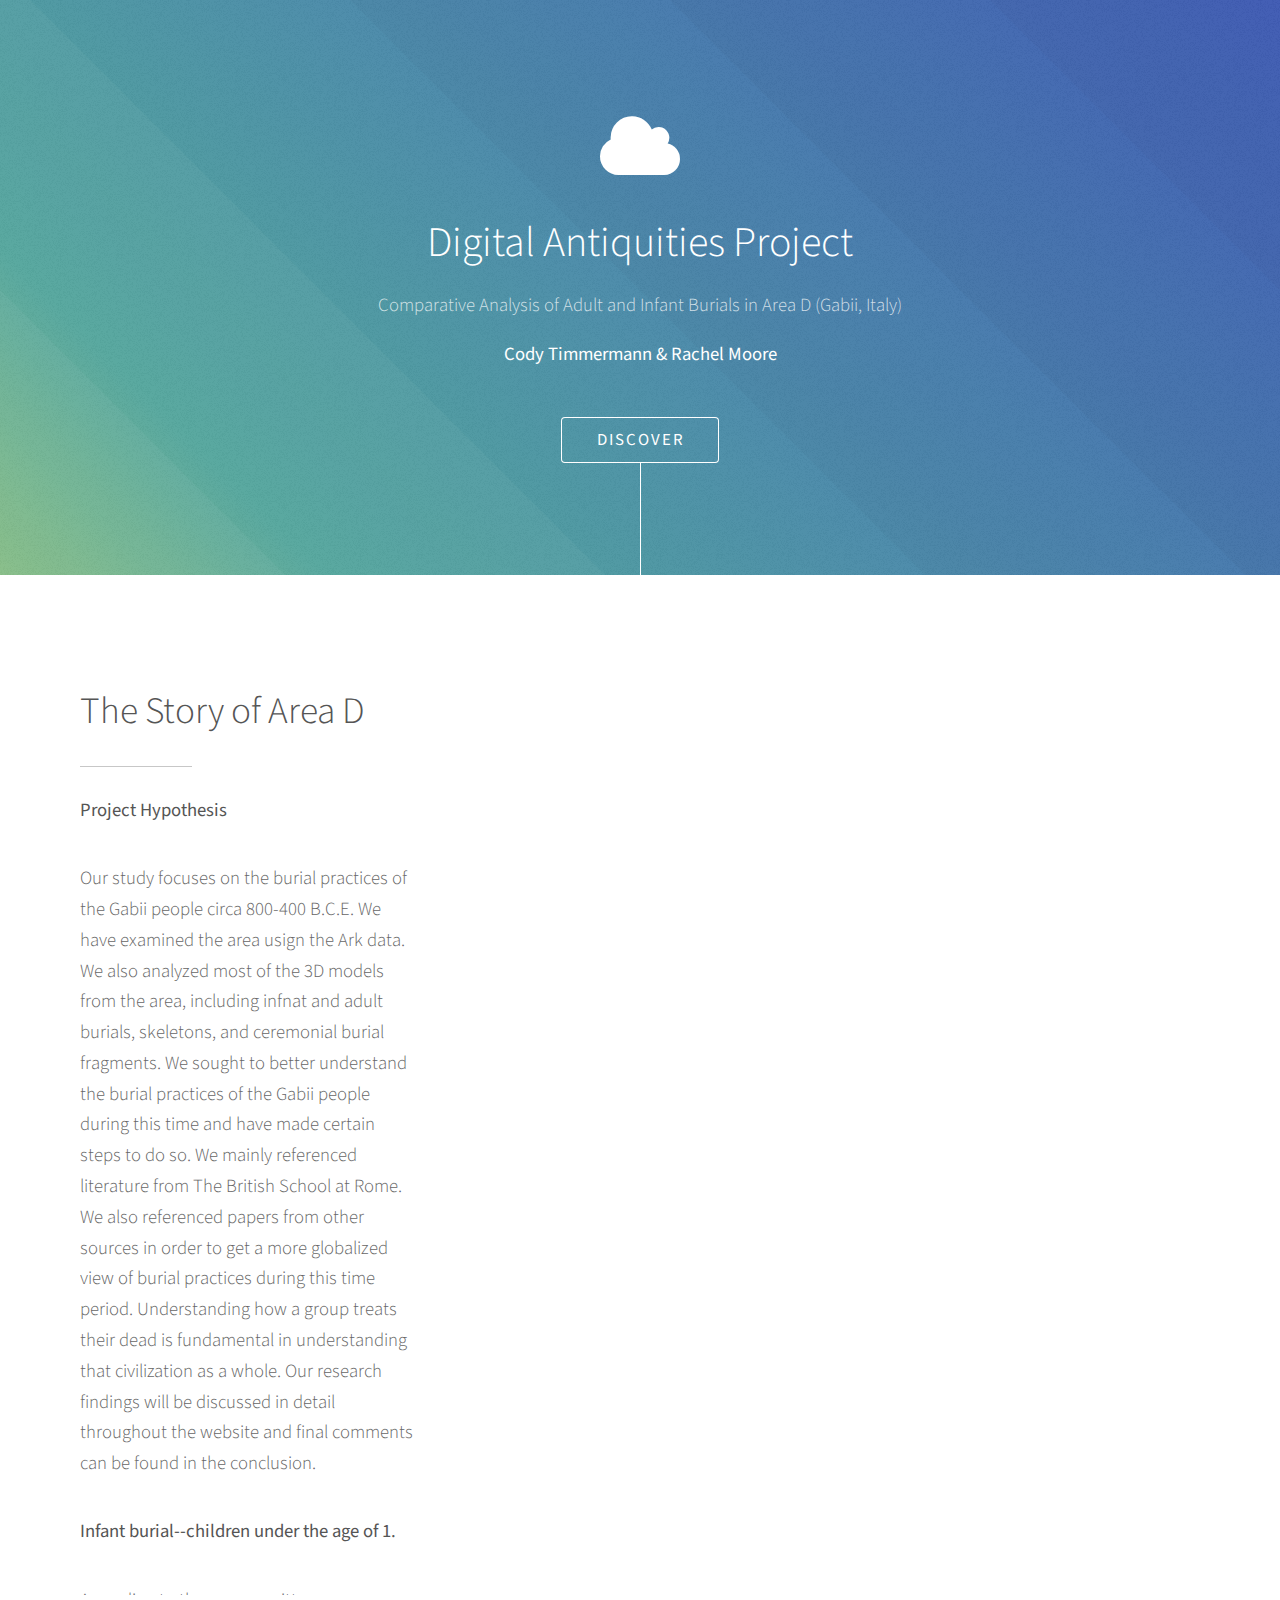
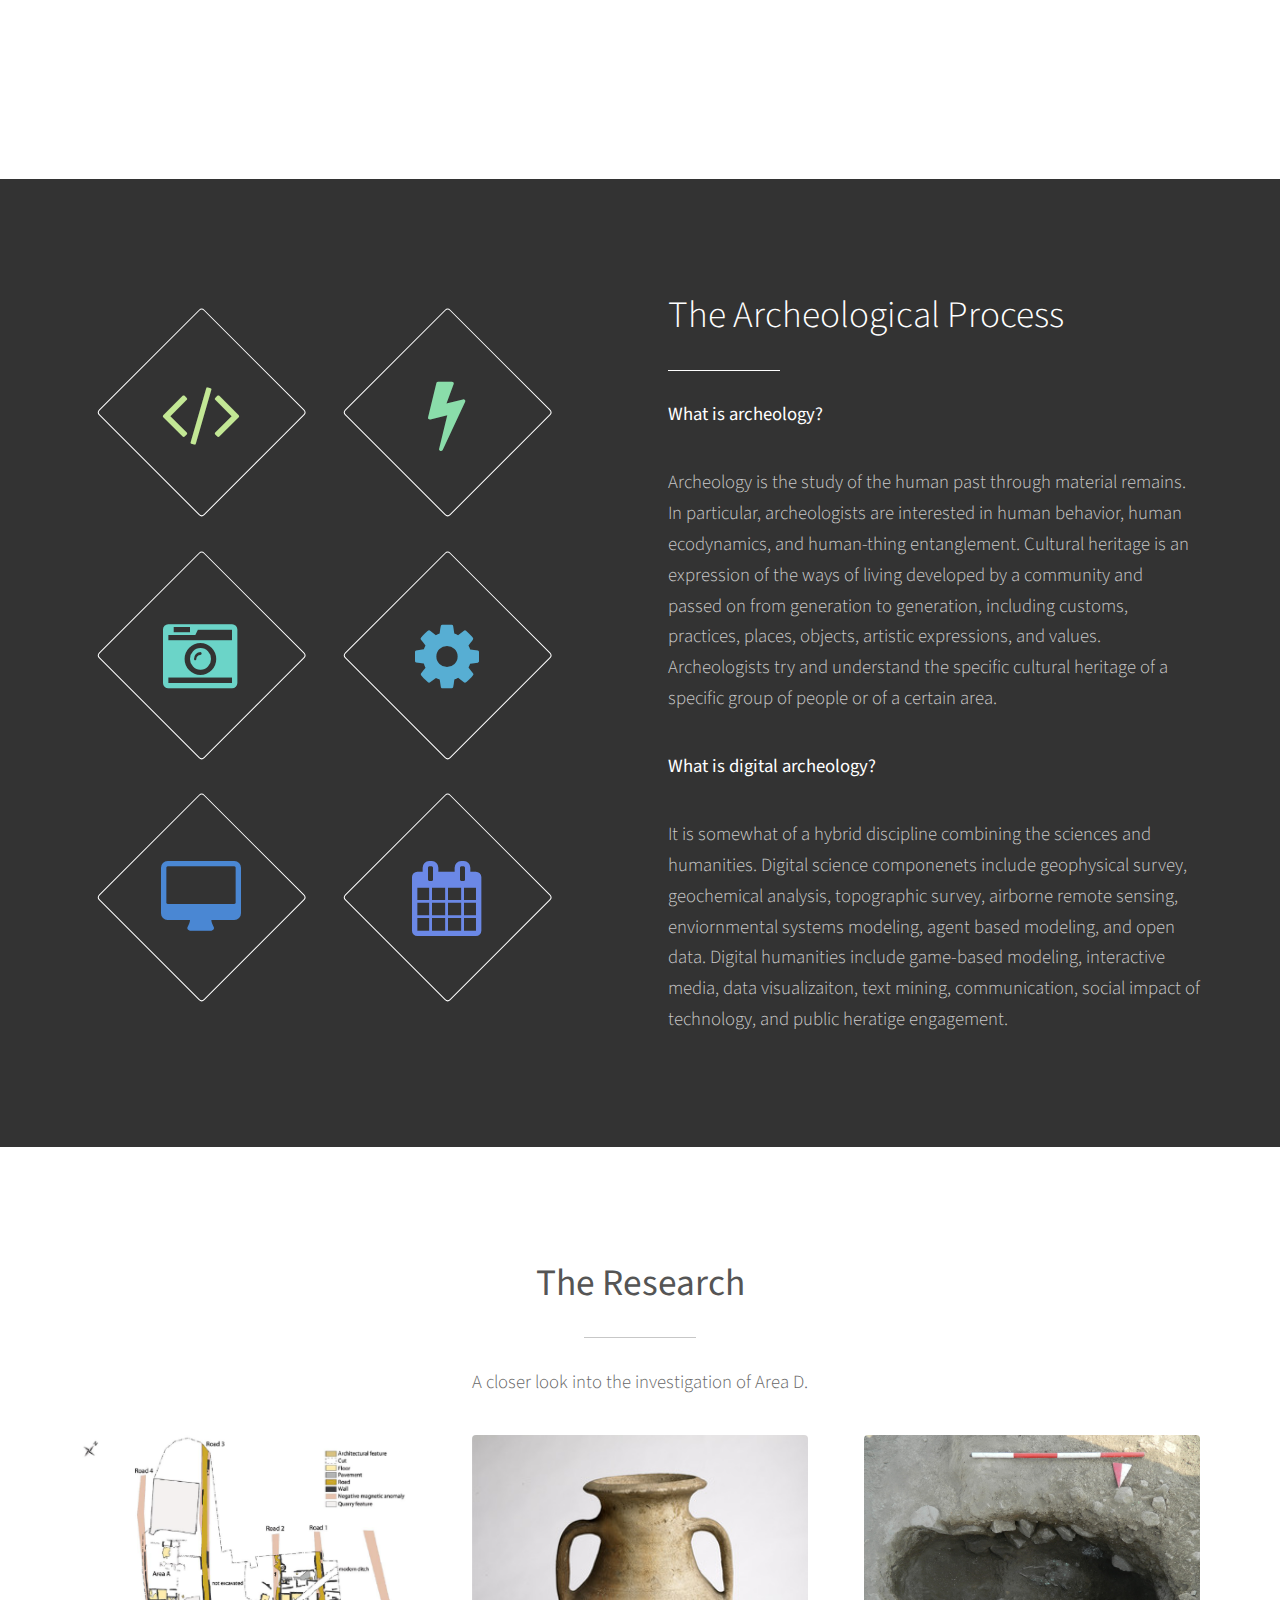
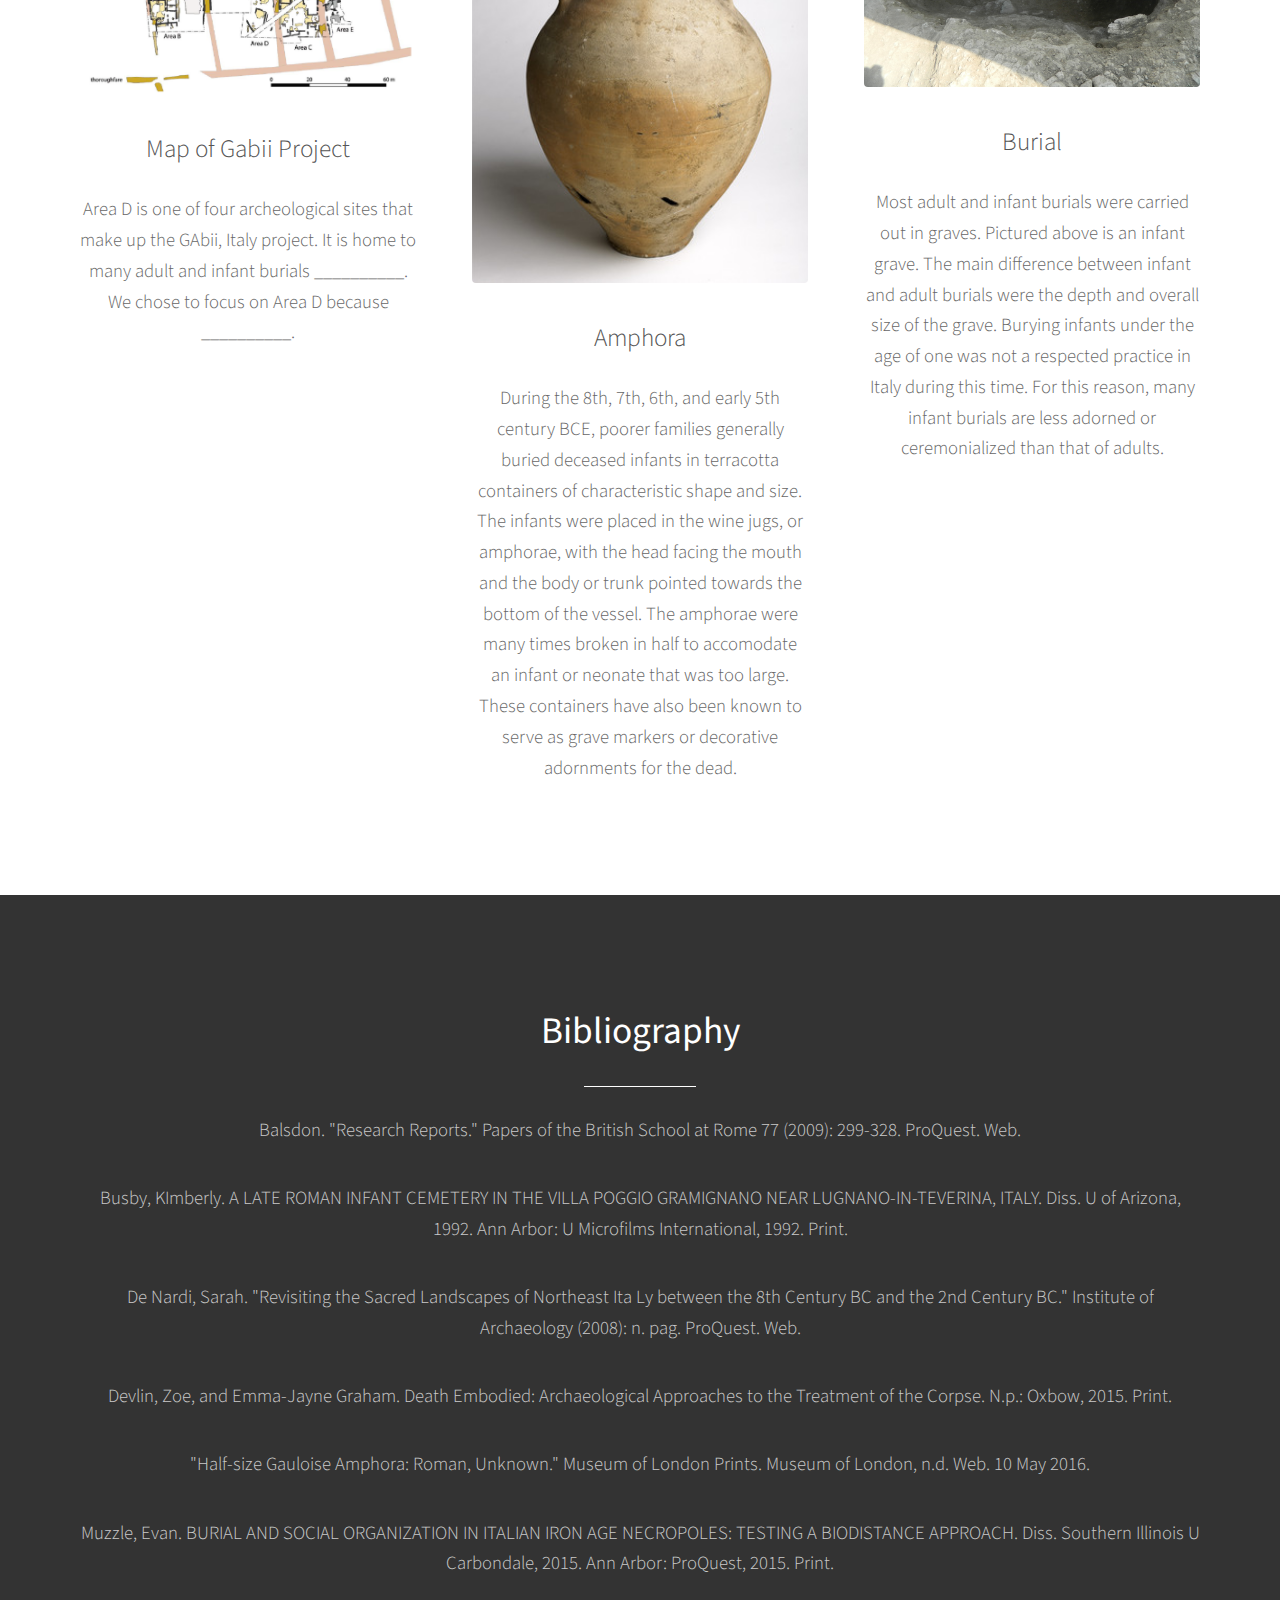
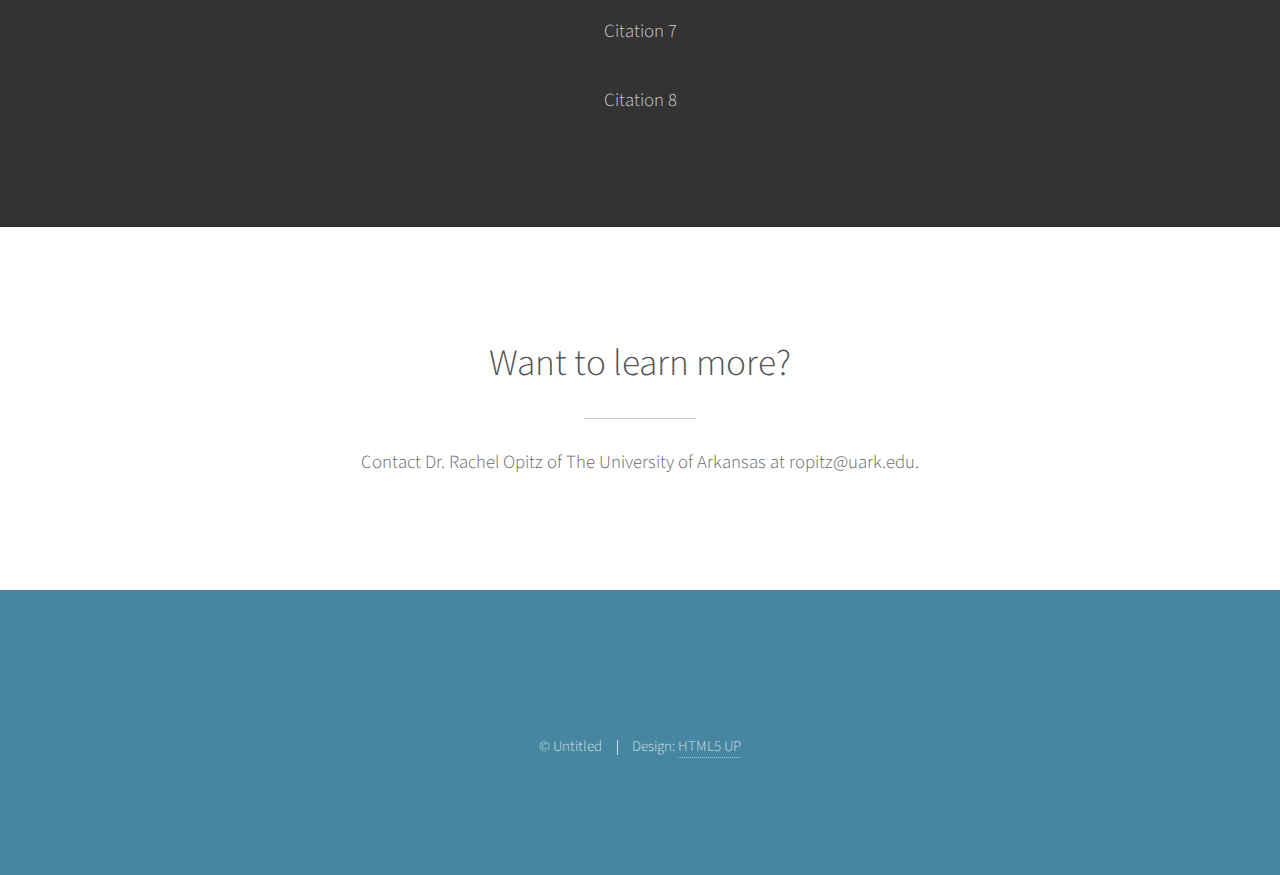
==== html5up-photon/index.html @ 508160b1 "Update index.html" ====
<!DOCTYPE HTML>
<!--
	Photon by HTML5 UP
	html5up.net | @n33co
	Free for personal and commercial use under the CCA 3.0 license (html5up.net/license)
-->
<html>
	<head>
		<title>Photon by HTML5 UP</title>
		<meta charset="utf-8" />
		<meta name="viewport" content="width=device-width, initial-scale=1" />
		<!--[if lte IE 8]><script src="assets/js/ie/html5shiv.js"></script><![endif]-->
		<link rel="stylesheet" href="assets/css/main.css" />
		<!--[if lte IE 8]><link rel="stylesheet" href="assets/css/ie8.css" /><![endif]-->
		<!--[if lte IE 9]><link rel="stylesheet" href="assets/css/ie9.css" /><![endif]-->
	</head>
	<body>

		<!-- Header -->
			<section id="header">
				<div class="inner">
					<span class="icon major fa-cloud"></span>
					<h1>Digital Antiquities Project</h1>
					<p>Comparative Analysis of Adult and Infant Burials in Area D (Gabii, Italy)</p>
					<p><b>Cody Timmermann & Rachel Moore</b></p>
					<ul class="actions">
						<li><a href="#one" class="button scrolly">Discover</a></li>
					</ul>
				</div>
			</section>

		<!-- One -->
			<section id="one" class="main style1">
				<div class="container">
					<div class="row 150%">
						<div class="12u 12u$(medium)">
							<header class="major">
								<h2>The Story of Area D</h2>
					</div>
					</div>
						
					<div class="row 150%">
						<div class="4u 12u$(medium)">
						<div class="scroll"> 
							<p><b>Project Hypothesis</b></p>
							<p>Our study focuses on the burial practices of the Gabii people circa 800-400 B.C.E.  We have examined the area usign the Ark data.  We also analyzed most of the 3D models from the area, including infnat and adult burials, skeletons, and ceremonial burial fragments.  We sought to better understand the burial practices of the Gabii people during this time and have made certain steps to do so.  We mainly referenced literature from The British School at Rome.  We also referenced papers from other sources in order to get a more globalized view of burial practices during this time period.  Understanding how a group treats their dead is fundamental in understanding that civilization as a whole.  Our research findings will be discussed in detail throughout the website and final comments can be found in the conclusion.     </p>
							<p><b>Infant burial--children under the age of 1.</b></p> 
							<p>According to the roman written sources, written largely by the male elite in Rome, the formal mourning of children who died before the age of three was forbidden.  In reality epitaphs reveal that very young children were indeed mourned and commemorated by their parents—accounting for 1.3% of funerary inscriptions.  The physical and archeological remains of infant burials are of vital importance in recognizing less visible attitudes toward infancy and the status of the youngest children in Roman society and the family.  The remains allow us to study and recognize the discrepancies between public displays of mourning and private expressions of grief and loss, as recognizable in the burial assemblages of the most vulnerable individuals.</p>
							<p><b>Late Roman Infant Cemetery inside Italian Villa.</b></p> 
							<p>A comparative study was conducted on a late Roman infant cemetary inside a villa near Lugnano-In-Teverina, Italy.  The report on the excavations provided informative descriptions on forty seven burials as well as detailed analysis of each.  It's infant cemetary provides this study with an example of late roman burial rite, or lack thereof, and a basis for comparison with the infant burials of Area D of the Gabii project.  The site was constructed in the second half of the first century B.C.E. but the life of the villa continued through a number of phases until the late fifth to early sixth century A.D.  Many infants were buried in amphoras, with the head pointing toward the mouth and the rest of the body pointing toward the bottom.  Many times the amphoras had to be broken in order the fit the fetus inside.  Overlapping cover tiles, travertine stone, mortar, and pan tile fragments were used to decorate and seal the vessel.  Sometimes copper alloy vessels or rings (or other objects of worth) were buried on top of the amphora as funerary offerings.  Sometimes fetal remains were laid on a bed of small mound of sherds, rubble stones, pan tile fragments, and cubilia (hypothesized to be highly uncelebrated burial of someone who was very poor or homeless).  Sometimes inhumations were surrounded by a ring of stones or pebbles as part of a burial preparation or funerary ritual.  Legs (or trunk) always point south while head always points north_________.  Sometimes infants or fetuses buried in groups.  Some of the infants buried within this site showed signs of a condition called Cribia Orbitalia.  Cribia Orbitalia is a condition characterized by expanded spongy tissue in the frontal bone, cranial base and marrow cavity of the long bones.   </p>  
							<p><b>Infant burials in Area D</b></p>
							<p>______</p>
							<p><b>Adult burial--______</b></p>
							<p>_______</p>
							<p><b>Rachel's part________</b></p>
							<p>Rachel's part______</p>
							<p><b>Conclusion</b></p>
							<p>Our working hypothesis, site examination, and in depth literature research has lead us to certain conclusions.  _________. </p></div>
						</div>
					
					<div class="8u$ 12u$(medium) important(medium)">
						<iframe src="https://gabii.cast.uark.edu/DigitalAntiquity/Cody.html " width="1150" height="900" ></iframe></span7>
				</div>
				</div>
				</div>
			</section>
			
			<!-- Two -->
			<section id="two" class="main style2">
				<div class="container">
					<div class="row 150%">
						<div class="6u 12u$(medium)">
							<ul class="major-icons">
								<li><span class="icon style1 major fa-code"></span></li>
								<li><span class="icon style2 major fa-bolt"></span></li>
								<li><span class="icon style3 major fa-camera-retro"></span></li>
								<li><span class="icon style4 major fa-cog"></span></li>
								<li><span class="icon style5 major fa-desktop"></span></li>
								<li><span class="icon style6 major fa-calendar"></span></li>
							</ul>
						</div>
						<div class="6u$ 12u$(medium)">
							<header class="major">
								<h2>The Archeological Process</h2>
							</header>
							<p><b>What is archeology? </b></p>
							<p>Archeology is the study of the human past through material remains.  In particular, archeologists are interested in human behavior, human ecodynamics, and human-thing entanglement.  Cultural heritage is an expression of the ways of living developed by a community and passed on from generation to generation, including customs, practices, places, objects, artistic expressions, and values.  Archeologists try and understand the specific cultural heritage of a specific group of people or of a certain area.    </p>
							<p><b>What is digital archeology?</b></p>
							<p>It is somewhat of a hybrid discipline combining the sciences and humanities.  Digital science componenets include geophysical survey, geochemical analysis, topographic survey, airborne remote sensing, enviornmental systems modeling, agent based modeling, and open data.  Digital humanities include game-based modeling, interactive media, data visualizaiton, text mining, communication, social impact of technology, and public heratige engagement.  </p>
						</div>
					</div>
				</div>
			</section>

		<!-- Three -->
			<section id="three" class="main style1 special">
				<div class="container">
					<header class="major">
						<h2><b>The Research</b></h2>
					</header>
					<p>A closer look into the investigation of Area D.</p>
					<div class="row 150%">
						<div class="4u 12u$(medium)">
							<span class="image fit"><img src="images/Untitled.png" alt="" /></span>
							<h3>Map of Gabii Project</h3>
							<p>Area D is one of four archeological sites that make up the GAbii, Italy project.  It is home to many adult and infant burials __________.  We chose to focus on Area D because __________.  </p>
							<ul class="actions">
							</ul>
						</div>
						<div class="4u 12u$(medium)">
							<span class="image fit"><img src="images/61332.jpg" alt="" /></span>
							<h3>Amphora</h3>
							<p>During the 8th, 7th, 6th, and early 5th century BCE, poorer families generally buried deceased infants in terracotta containers of characteristic shape and size.  The infants were placed in the wine jugs, or amphorae, with the head facing the mouth and the body or trunk pointed towards the bottom of the vessel.  The amphorae were many times broken in half to accomodate an infant or neonate that was too large.  These containers have also been known to serve as grave markers or decorative adornments for the dead.  </p>
							<ul class="actions">
							</ul>
						</div>
						<div class="4u$ 12u$(medium)">
							<span class="image fit"><img src="images/9707.JPG" alt="" /></span>
							<h3>Burial</h3>
							<p>Most adult and infant burials were carried out in graves.  Pictured above is an infant grave.  The main difference between infant and adult burials were the depth and overall size of the grave.  Burying infants under the age of one was not a respected practice in Italy during this time.  For this reason, many infant burials are less adorned or ceremonialized than that of adults.  </p>
							<ul class="actions">
							</ul>
						</div>
					</div>
				</div>
			</section>
			
		<!-- 3 -->
			<section id="3" class="main style2 special">
				<div class="container">
					<header class="major">
						<h2><b>Bibliography</b></h2>
					</header>
					<p>Balsdon. "Research Reports." Papers of the British School at Rome 77 (2009): 299-328. ProQuest. Web.</p>
					<p>Busby, KImberly. A LATE ROMAN INFANT CEMETERY IN THE VILLA POGGIO GRAMIGNANO NEAR LUGNANO-IN-TEVERINA, ITALY. Diss. U of Arizona, 1992. Ann Arbor: U Microfilms International, 1992. Print.</p>
					<p>De Nardi, Sarah. "Revisiting the Sacred Landscapes of Northeast Ita Ly between the 8th Century BC and the 2nd Century BC." Institute of Archaeology (2008): n. pag. ProQuest. Web.</p>
					<p>Devlin, Zoe, and Emma-Jayne Graham. Death Embodied: Archaeological Approaches to the Treatment of the Corpse. N.p.: Oxbow, 2015. Print.</p>
					<p>"Half-size Gauloise Amphora: Roman, Unknown." Museum of London Prints. Museum of London, n.d. Web. 10 May 2016.</p>
					<p>Muzzle, Evan. BURIAL AND SOCIAL ORGANIZATION IN ITALIAN IRON AGE NECROPOLES: TESTING A BIODISTANCE APPROACH. Diss. Southern Illinois U Carbondale, 2015. Ann Arbor: ProQuest, 2015. Print.</p>
					<p>Citation 7</p>
					<p>Citation 8</p>
				</div>
			</section>

		<!-- Four -->
			<section id="four" class="main style1 special">
				<div class="container">
					<header class="major">
						<h2>Want to learn more?</h2>
					</header>
					<p>Contact Dr. Rachel Opitz of The University of Arkansas at ropitz@uark.edu.</p>
					<ul class="actions uniform">
					</ul>
				</div>
			</section>

		<!-- Five -->
		<!--
			<section id="Five" class="main style1">
				<div class="container">
					<header class="major special">
						<h2>Elements</h2>
					</header>

					<section>
						<h4>Text</h4>
						<p>This is <b>bold</b> and this is <strong>strong</strong>. This is <i>italic</i> and this is <em>emphasized</em>.
						This is <sup>superscript</sup> text and this is <sub>subscript</sub> text.
						This is <u>underlined</u> and this is code: <code>for (;;) { ... }</code>. Finally, <a href="#">this is a link</a>.</p>
						<hr />
						<header>
							<h4>Heading with a Subtitle</h4>
							<p>Lorem ipsum dolor sit amet nullam id egestas urna aliquam</p>
						</header>
						<p>Nunc lacinia ante nunc ac lobortis. Interdum adipiscing gravida odio porttitor sem non mi integer non faucibus ornare mi ut ante amet placerat aliquet. Volutpat eu sed ante lacinia sapien lorem accumsan varius montes viverra nibh in adipiscing blandit tempus accumsan.</p>
						<header>
							<h5>Heading with a Subtitle</h5>
							<p>Lorem ipsum dolor sit amet nullam id egestas urna aliquam</p>
						</header>
						<p>Nunc lacinia ante nunc ac lobortis. Interdum adipiscing gravida odio porttitor sem non mi integer non faucibus ornare mi ut ante amet placerat aliquet. Volutpat eu sed ante lacinia sapien lorem accumsan varius montes viverra nibh in adipiscing blandit tempus accumsan.</p>
						<hr />
						<h2>Heading Level 2</h2>
						<h3>Heading Level 3</h3>
						<h4>Heading Level 4</h4>
						<h5>Heading Level 5</h5>
						<h6>Heading Level 6</h6>
						<hr />
						<h5>Blockquote</h5>
						<blockquote>Fringilla nisl. Donec accumsan interdum nisi, quis tincidunt felis sagittis eget tempus euismod. Vestibulum ante ipsum primis in faucibus vestibulum. Blandit adipiscing eu felis iaculis volutpat ac adipiscing accumsan faucibus. Vestibulum ante ipsum primis in faucibus lorem ipsum dolor sit amet nullam adipiscing eu felis.</blockquote>
						<h5>Preformatted</h5>
						<pre><code>i = 0;

while (!deck.isInOrder()) {
print 'Iteration ' + i;
deck.shuffle();
i++;
}

print 'It took ' + i + ' iterations to sort the deck.';</code></pre>
					</section>

					<section>
						<h4>Lists</h4>
						<div class="row">
							<div class="6u 12u$(medium)">
								<h5>Unordered</h5>
								<ul>
									<li>Dolor pulvinar etiam.</li>
									<li>Sagittis adipiscing.</li>
									<li>Felis enim feugiat.</li>
								</ul>
								<h5>Alternate</h5>
								<ul class="alt">
									<li>Dolor pulvinar etiam.</li>
									<li>Sagittis adipiscing.</li>
									<li>Felis enim feugiat.</li>
								</ul>
							</div>
							<div class="6u$ 12u$(medium)">
								<h5>Ordered</h5>
								<ol>
									<li>Dolor pulvinar etiam.</li>
									<li>Etiam vel felis viverra.</li>
									<li>Felis enim feugiat.</li>
									<li>Dolor pulvinar etiam.</li>
									<li>Etiam vel felis lorem.</li>
									<li>Felis enim et feugiat.</li>
								</ol>
								<h5>Icons</h5>
								<ul class="icons">
									<li><a href="#" class="icon fa-twitter"><span class="label">Twitter</span></a></li>
									<li><a href="#" class="icon fa-facebook"><span class="label">Facebook</span></a></li>
									<li><a href="#" class="icon fa-instagram"><span class="label">Instagram</span></a></li>
									<li><a href="#" class="icon fa-github"><span class="label">Github</span></a></li>
								</ul>
							</div>
						</div>
						<h5>Actions</h5>
						<div class="row">
							<div class="6u 12u$(medium)">
								<ul class="actions">
									<li><a href="#" class="button special">Default</a></li>
									<li><a href="#" class="button">Default</a></li>
								</ul>
								<ul class="actions small">
									<li><a href="#" class="button special small">Small</a></li>
									<li><a href="#" class="button small">Small</a></li>
								</ul>
								<ul class="actions vertical">
									<li><a href="#" class="button special">Default</a></li>
									<li><a href="#" class="button">Default</a></li>
								</ul>
								<ul class="actions vertical small">
									<li><a href="#" class="button special small">Small</a></li>
									<li><a href="#" class="button small">Small</a></li>
								</ul>
							</div>
							<div class="6u 12u$(medium)">
								<ul class="actions vertical">
									<li><a href="#" class="button special fit">Default</a></li>
									<li><a href="#" class="button fit">Default</a></li>
								</ul>
								<ul class="actions vertical small">
									<li><a href="#" class="button special small fit">Small</a></li>
									<li><a href="#" class="button small fit">Small</a></li>
								</ul>
							</div>
						</div>
					</section>

					<section>
						<h4>Table</h4>
						<h5>Default</h5>
						<div class="table-wrapper">
							<table>
								<thead>
									<tr>
										<th>Name</th>
										<th>Description</th>
										<th>Price</th>
									</tr>
								</thead>
								<tbody>
									<tr>
										<td>Item One</td>
										<td>Ante turpis integer aliquet porttitor.</td>
										<td>29.99</td>
									</tr>
									<tr>
										<td>Item Two</td>
										<td>Vis ac commodo adipiscing arcu aliquet.</td>
										<td>19.99</td>
									</tr>
									<tr>
										<td>Item Three</td>
										<td> Morbi faucibus arcu accumsan lorem.</td>
										<td>29.99</td>
									</tr>
									<tr>
										<td>Item Four</td>
										<td>Vitae integer tempus condimentum.</td>
										<td>19.99</td>
									</tr>
									<tr>
										<td>Item Five</td>
										<td>Ante turpis integer aliquet porttitor.</td>
										<td>29.99</td>
									</tr>
								</tbody>
								<tfoot>
									<tr>
										<td colspan="2"></td>
										<td>100.00</td>
									</tr>
								</tfoot>
							</table>
						</div>

						<h5>Alternate</h5>
						<div class="table-wrapper">
							<table class="alt">
								<thead>
									<tr>
										<th>Name</th>
										<th>Description</th>
										<th>Price</th>
									</tr>
								</thead>
								<tbody>
									<tr>
										<td>Item One</td>
										<td>Ante turpis integer aliquet porttitor.</td>
										<td>29.99</td>
									</tr>
									<tr>
										<td>Item Two</td>
										<td>Vis ac commodo adipiscing arcu aliquet.</td>
										<td>19.99</td>
									</tr>
									<tr>
										<td>Item Three</td>
										<td> Morbi faucibus arcu accumsan lorem.</td>
										<td>29.99</td>
									</tr>
									<tr>
										<td>Item Four</td>
										<td>Vitae integer tempus condimentum.</td>
										<td>19.99</td>
									</tr>
									<tr>
										<td>Item Five</td>
										<td>Ante turpis integer aliquet porttitor.</td>
										<td>29.99</td>
									</tr>
								</tbody>
								<tfoot>
									<tr>
										<td colspan="2"></td>
										<td>100.00</td>
									</tr>
								</tfoot>
							</table>
						</div>
					</section>

					<section>
						<h4>Buttons</h4>
						<ul class="actions">
							<li><a href="#" class="button special">Special</a></li>
							<li><a href="#" class="button">Default</a></li>
						</ul>
						<ul class="actions">
							<li><a href="#" class="button big">Big</a></li>
							<li><a href="#" class="button">Default</a></li>
							<li><a href="#" class="button small">Small</a></li>
						</ul>
						<ul class="actions fit">
							<li><a href="#" class="button fit">Fit</a></li>
							<li><a href="#" class="button special fit">Fit</a></li>
							<li><a href="#" class="button fit">Fit</a></li>
						</ul>
						<ul class="actions fit small">
							<li><a href="#" class="button special fit small">Fit + Small</a></li>
							<li><a href="#" class="button fit small">Fit + Small</a></li>
							<li><a href="#" class="button special fit small">Fit + Small</a></li>
						</ul>
						<ul class="actions">
							<li><a href="#" class="button special icon fa-download">Icon</a></li>
							<li><a href="#" class="button icon fa-download">Icon</a></li>
						</ul>
						<ul class="actions">
							<li><span class="button special disabled">Disabled</span></li>
							<li><span class="button disabled">Disabled</span></li>
						</ul>
					</section>

					<section>
						<h4>Form</h4>
						<form method="post" action="#">
							<div class="row uniform 50%">
								<div class="6u 12u$(xsmall)">
									<input type="text" name="demo-name" id="demo-name" value="" placeholder="Name" />
								</div>
								<div class="6u$ 12u$(xsmall)">
									<input type="email" name="demo-email" id="demo-email" value="" placeholder="Email" />
								</div>
								<div class="12u$">
									<div class="select-wrapper">
										<select name="demo-category" id="demo-category">
											<option value="">- Category -</option>
											<option value="1">Manufacturing</option>
											<option value="1">Shipping</option>
											<option value="1">Administration</option>
											<option value="1">Human Resources</option>
										</select>
									</div>
								</div>
								<div class="4u 12u$(small)">
									<input type="radio" id="demo-priority-low" name="demo-priority" checked>
									<label for="demo-priority-low">Low</label>
								</div>
								<div class="4u 12u$(small)">
									<input type="radio" id="demo-priority-normal" name="demo-priority">
									<label for="demo-priority-normal">Normal</label>
								</div>
								<div class="4u$ 12u$(small)">
									<input type="radio" id="demo-priority-high" name="demo-priority">
									<label for="demo-priority-high">High</label>
								</div>
								<div class="6u 12u$(small)">
									<input type="checkbox" id="demo-copy" name="demo-copy">
									<label for="demo-copy">Email me a copy</label>
								</div>
								<div class="6u$ 12u$(small)">
									<input type="checkbox" id="demo-human" name="demo-human" checked>
									<label for="demo-human">Not a robot</label>
								</div>
								<div class="12u$">
									<textarea name="demo-message" id="demo-message" placeholder="Enter your message" rows="6"></textarea>
								</div>
								<div class="12u$">
									<ul class="actions">
										<li><input type="submit" value="Send Message" class="special" /></li>
										<li><input type="reset" value="Reset" /></li>
									</ul>
								</div>
							</div>
						</form>
					</section>

					<section>
						<h4>Image</h4>
						<h5>Fit</h5>
						<div class="box alt">
							<div class="row uniform 50%">
								<div class="12u"><span class="image fit"><img src="images/pic06.jpg" alt="" /></span></div>
								<div class="4u"><span class="image fit"><img src="images/pic02.jpg" alt="" /></span></div>
								<div class="4u"><span class="image fit"><img src="images/pic03.jpg" alt="" /></span></div>
								<div class="4u"><span class="image fit"><img src="images/pic04.jpg" alt="" /></span></div>
								<div class="4u"><span class="image fit"><img src="images/pic03.jpg" alt="" /></span></div>
								<div class="4u"><span class="image fit"><img src="images/pic04.jpg" alt="" /></span></div>
								<div class="4u"><span class="image fit"><img src="images/pic02.jpg" alt="" /></span></div>
								<div class="4u"><span class="image fit"><img src="images/pic04.jpg" alt="" /></span></div>
								<div class="4u"><span class="image fit"><img src="images/pic02.jpg" alt="" /></span></div>
								<div class="4u"><span class="image fit"><img src="images/pic03.jpg" alt="" /></span></div>
							</div>
						</div>
						<h5>Left &amp; Right</h5>
						<p><span class="image left"><img src="images/pic05.jpg" alt="" /></span>Fringilla nisl. Donec accumsan interdum nisi, quis tincidunt felis sagittis eget. tempus euismod. Vestibulum ante ipsum primis in faucibus vestibulum. Blandit adipiscing eu felis iaculis volutpat ac adipiscing accumsan eu faucibus. Integer ac pellentesque praesent tincidunt felis sagittis eget. tempus euismod. Vestibulum ante ipsum primis in faucibus vestibulum. Blandit adipiscing eu felis iaculis volutpat ac adipiscing accumsan eu faucibus. Integer ac pellentesque praesent. Donec accumsan interdum nisi, quis tincidunt felis sagittis eget. tempus euismod. Vestibulum ante ipsum primis in faucibus vestibulum. Blandit adipiscing eu felis iaculis volutpat ac adipiscing accumsan eu faucibus. Integer ac pellentesque praesent tincidunt felis sagittis eget. tempus euismod. Vestibulum ante ipsum primis in faucibus vestibulum. Blandit adipiscing eu felis iaculis volutpat ac adipiscing accumsan eu faucibus. Integer ac pellentesque praesent. Blandit adipiscing eu felis iaculis volutpat ac adipiscing accumsan eu faucibus. Integer ac pellentesque praesent tincidunt felis sagittis eget. tempus euismod. Vestibulum ante ipsum primis in faucibus vestibulum. Blandit adipiscing eu felis iaculis volutpat ac adipiscing accumsan eu faucibus. Integer ac pellentesque praesent.</p>
						<p><span class="image right"><img src="images/pic05.jpg" alt="" /></span>Fringilla nisl. Donec accumsan interdum nisi, quis tincidunt felis sagittis eget. tempus euismod. Vestibulum ante ipsum primis in faucibus vestibulum. Blandit adipiscing eu felis iaculis volutpat ac adipiscing accumsan eu faucibus. Integer ac pellentesque praesent tincidunt felis sagittis eget. tempus euismod. Vestibulum ante ipsum primis in faucibus vestibulum. Blandit adipiscing eu felis iaculis volutpat ac adipiscing accumsan eu faucibus. Integer ac pellentesque praesent. Donec accumsan interdum nisi, quis tincidunt felis sagittis eget. tempus euismod. Vestibulum ante ipsum primis in faucibus vestibulum. Blandit adipiscing eu felis iaculis volutpat ac adipiscing accumsan eu faucibus. Integer ac pellentesque praesent tincidunt felis sagittis eget. tempus euismod. Vestibulum ante ipsum primis in faucibus vestibulum. Blandit adipiscing eu felis iaculis volutpat ac adipiscing accumsan eu faucibus. Integer ac pellentesque praesent. Blandit adipiscing eu felis iaculis volutpat ac adipiscing accumsan eu faucibus. Integer ac pellentesque praesent tincidunt felis sagittis eget. tempus euismod. Vestibulum ante ipsum primis in faucibus vestibulum. Blandit adipiscing eu felis iaculis volutpat ac adipiscing accumsan eu faucibus. Integer ac pellentesque praesent.</p>
					</section>

				</div>
			</section>
		-->

		<!-- Footer -->
			<section id="footer">
				<ul class="icons">
				</ul>
				<ul class="copyright">
					<li>&copy; Untitled</li><li>Design: <a href="http://html5up.net">HTML5 UP</a></li>
				</ul>
			</section>

		<!-- Scripts -->
			<script src="assets/js/jquery.min.js"></script>
			<script src="assets/js/jquery.scrolly.min.js"></script>
			<script src="assets/js/skel.min.js"></script>
			<script src="assets/js/util.js"></script>
			<!--[if lte IE 8]><script src="assets/js/ie/respond.min.js"></script><![endif]-->
			<script src="assets/js/main.js"></script>

	</body>
</html>
---- html5up-photon/assets/css/main.css ----
@import url("font-awesome.min.css");
@import url("http://fonts.googleapis.com/css?family=Source+Sans+Pro:300,300italic,400,400italic");

/*
	Photon by HTML5 UP
	html5up.net | @n33co
	Free for personal and commercial use under the CCA 3.0 license (html5up.net/license)
*/

/* Reset */

	html, body, div, span, applet, object, iframe, h1, h2, h3, h4, h5, h6, p, blockquote, pre, a, abbr, acronym, address, big, cite, code, del, dfn, em, img, ins, kbd, q, s, samp, small, strike, strong, sub, sup, tt, var, b, u, i, center, dl, dt, dd, ol, ul, li, fieldset, form, label, legend, table, caption, tbody, tfoot, thead, tr, th, td, article, aside, canvas, details, embed, figure, figcaption, footer, header, hgroup, menu, nav, output, ruby, section, summary, time, mark, audio, video {
		margin: 0;
		padding: 0;
		border: 0;
		font-size: 100%;
		font: inherit;
		vertical-align: baseline;
	}

	article, aside, details, figcaption, figure, footer, header, hgroup, menu, nav, section {
		display: block;
	}

	body {
		line-height: 1;
	}

	ol, ul {
		list-style: none;
	}

	blockquote, q {
		quotes: none;
	}

	blockquote:before, blockquote:after, q:before, q:after {
		content: '';
		content: none;
	}

	table {
		border-collapse: collapse;
		border-spacing: 0;
	}

	body {
		-webkit-text-size-adjust: none;
	}

/* Box Model */

	*, *:before, *:after {
		-moz-box-sizing: border-box;
		-webkit-box-sizing: border-box;
		box-sizing: border-box;
	}

/* Containers */

	.container {
		margin-left: auto;
		margin-right: auto;
	}

	.container.\31 25\25 {
		width: 100%;
		max-width: 75em;
		min-width: 60em;
	}

	.container.\37 5\25 {
		width: 45em;
	}

	.container.\35 0\25 {
		width: 30em;
	}

	.container.\32 5\25 {
		width: 15em;
	}

	.container {
		width: 60em;
	}

	@media screen and (max-width: 1680px) {

		.container.\31 25\25 {
			width: 100%;
			max-width: 75em;
			min-width: 60em;
		}

		.container.\37 5\25 {
			width: 45em;
		}

		.container.\35 0\25 {
			width: 30em;
		}

		.container.\32 5\25 {
			width: 15em;
		}

		.container {
			width: 60em;
		}

	}

	@media screen and (max-width: 1140px) {

		.container.\31 25\25 {
			width: 100%;
			max-width: 112.5%;
			min-width: 90%;
		}

		.container.\37 5\25 {
			width: 67.5%;
		}

		.container.\35 0\25 {
			width: 45%;
		}

		.container.\32 5\25 {
			width: 22.5%;
		}

		.container {
			width: 90%;
		}

	}

	@media screen and (max-width: 980px) {

		.container.\31 25\25 {
			width: 100%;
			max-width: 125%;
			min-width: 100%;
		}

		.container.\37 5\25 {
			width: 75%;
		}

		.container.\35 0\25 {
			width: 50%;
		}

		.container.\32 5\25 {
			width: 25%;
		}

		.container {
			width: 100% !important;
		}

	}

	@media screen and (max-width: 736px) {

		.container.\31 25\25 {
			width: 100%;
			max-width: 125%;
			min-width: 100%;
		}

		.container.\37 5\25 {
			width: 75%;
		}

		.container.\35 0\25 {
			width: 50%;
		}

		.container.\32 5\25 {
			width: 25%;
		}

		.container {
			width: 100% !important;
		}

	}

	@media screen and (max-width: 480px) {

		.container.\31 25\25 {
			width: 100%;
			max-width: 125%;
			min-width: 100%;
		}

		.container.\37 5\25 {
			width: 75%;
		}

		.container.\35 0\25 {
			width: 50%;
		}

		.container.\32 5\25 {
			width: 25%;
		}

		.container {
			width: 100% !important;
		}

	}

	@media screen and (max-width: 320px) {

		.container.\31 25\25 {
			width: 100%;
			max-width: 125%;
			min-width: 100%;
		}

		.container.\37 5\25 {
			width: 75%;
		}

		.container.\35 0\25 {
			width: 50%;
		}

		.container.\32 5\25 {
			width: 25%;
		}

		.container {
			width: 100% !important;
		}

	}

/* Grid */

	.row {
		border-bottom: solid 1px transparent;
		-moz-box-sizing: border-box;
		-webkit-box-sizing: border-box;
		box-sizing: border-box;
	}

	.row > * {
		float: left;
		-moz-box-sizing: border-box;
		-webkit-box-sizing: border-box;
		box-sizing: border-box;
	}

	.row:after, .row:before {
		content: '';
		display: block;
		clear: both;
		height: 0;
	}

	.row.uniform > * > :first-child {
		margin-top: 0;
	}

	.row.uniform > * > :last-child {
		margin-bottom: 0;
	}

	.row.\30 \25 > * {
		padding: 0 0 0 0em;
	}

	.row.\30 \25 {
		margin: 0 0 -1px 0em;
	}

	.row.uniform.\30 \25 > * {
		padding: 0em 0 0 0em;
	}

	.row.uniform.\30 \25 {
		margin: 0em 0 -1px 0em;
	}

	.row > * {
		padding: 0 0 0 2em;
	}

	.row {
		margin: 0 0 -1px -2em;
	}

	.row.uniform > * {
		padding: 2em 0 0 2em;
	}

	.row.uniform {
		margin: -2em 0 -1px -2em;
	}

	.row.\32 00\25 > * {
		padding: 0 0 0 4em;
	}

	.row.\32 00\25 {
		margin: 0 0 -1px -4em;
	}

	.row.uniform.\32 00\25 > * {
		padding: 4em 0 0 4em;
	}

	.row.uniform.\32 00\25 {
		margin: -4em 0 -1px -4em;
	}

	.row.\31 50\25 > * {
		padding: 0 0 0 3em;
	}

	.row.\31 50\25 {
		margin: 0 0 -1px -3em;
	}

	.row.uniform.\31 50\25 > * {
		padding: 3em 0 0 3em;
	}

	.row.uniform.\31 50\25 {
		margin: -3em 0 -1px -3em;
	}

	.row.\35 0\25 > * {
		padding: 0 0 0 1em;
	}

	.row.\35 0\25 {
		margin: 0 0 -1px -1em;
	}

	.row.uniform.\35 0\25 > * {
		padding: 1em 0 0 1em;
	}

	.row.uniform.\35 0\25 {
		margin: -1em 0 -1px -1em;
	}

	.row.\32 5\25 > * {
		padding: 0 0 0 0.5em;
	}

	.row.\32 5\25 {
		margin: 0 0 -1px -0.5em;
	}

	.row.uniform.\32 5\25 > * {
		padding: 0.5em 0 0 0.5em;
	}

	.row.uniform.\32 5\25 {
		margin: -0.5em 0 -1px -0.5em;
	}

	.\31 2u, .\31 2u\24 {
		width: 100%;
		clear: none;
		margin-left: 0;
	}

	.\31 1u, .\31 1u\24 {
		width: 91.6666666667%;
		clear: none;
		margin-left: 0;
	}

	.\31 0u, .\31 0u\24 {
		width: 83.3333333333%;
		clear: none;
		margin-left: 0;
	}

	.\39 u, .\39 u\24 {
		width: 75%;
		clear: none;
		margin-left: 0;
	}

	.\38 u, .\38 u\24 {
		width: 66.6666666667%;
		clear: none;
		margin-left: 0;
	}

	.\37 u, .\37 u\24 {
		width: 58.3333333333%;
		clear: none;
		margin-left: 0;
	}

	.\36 u, .\36 u\24 {
		width: 50%;
		clear: none;
		margin-left: 0;
	}

	.\35 u, .\35 u\24 {
		width: 41.6666666667%;
		clear: none;
		margin-left: 0;
	}

	.\34 u, .\34 u\24 {
		width: 33.3333333333%;
		clear: none;
		margin-left: 0;
	}

	.\33 u, .\33 u\24 {
		width: 25%;
		clear: none;
		margin-left: 0;
	}

	.\32 u, .\32 u\24 {
		width: 16.6666666667%;
		clear: none;
		margin-left: 0;
	}

	.\31 u, .\31 u\24 {
		width: 8.3333333333%;
		clear: none;
		margin-left: 0;
	}

	.\31 2u\24 + *,
	.\31 1u\24 + *,
	.\31 0u\24 + *,
	.\39 u\24 + *,
	.\38 u\24 + *,
	.\37 u\24 + *,
	.\36 u\24 + *,
	.\35 u\24 + *,
	.\34 u\24 + *,
	.\33 u\24 + *,
	.\32 u\24 + *,
	.\31 u\24 + * {
		clear: left;
	}

	.\-11u {
		margin-left: 91.66667%;
	}

	.\-10u {
		margin-left: 83.33333%;
	}

	.\-9u {
		margin-left: 75%;
	}

	.\-8u {
		margin-left: 66.66667%;
	}

	.\-7u {
		margin-left: 58.33333%;
	}

	.\-6u {
		margin-left: 50%;
	}

	.\-5u {
		margin-left: 41.66667%;
	}

	.\-4u {
		margin-left: 33.33333%;
	}

	.\-3u {
		margin-left: 25%;
	}

	.\-2u {
		margin-left: 16.66667%;
	}

	.\-1u {
		margin-left: 8.33333%;
	}

	@media screen and (max-width: 1680px) {

		.row > * {
			padding: 0 0 0 2em;
		}

		.row {
			margin: 0 0 -1px -2em;
		}

		.row.uniform > * {
			padding: 2em 0 0 2em;
		}

		.row.uniform {
			margin: -2em 0 -1px -2em;
		}

		.row.\32 00\25 > * {
			padding: 0 0 0 4em;
		}

		.row.\32 00\25 {
			margin: 0 0 -1px -4em;
		}

		.row.uniform.\32 00\25 > * {
			padding: 4em 0 0 4em;
		}

		.row.uniform.\32 00\25 {
			margin: -4em 0 -1px -4em;
		}

		.row.\31 50\25 > * {
			padding: 0 0 0 3em;
		}

		.row.\31 50\25 {
			margin: 0 0 -1px -3em;
		}

		.row.uniform.\31 50\25 > * {
			padding: 3em 0 0 3em;
		}

		.row.uniform.\31 50\25 {
			margin: -3em 0 -1px -3em;
		}

		.row.\35 0\25 > * {
			padding: 0 0 0 1em;
		}

		.row.\35 0\25 {
			margin: 0 0 -1px -1em;
		}

		.row.uniform.\35 0\25 > * {
			padding: 1em 0 0 1em;
		}

		.row.uniform.\35 0\25 {
			margin: -1em 0 -1px -1em;
		}

		.row.\32 5\25 > * {
			padding: 0 0 0 0.5em;
		}

		.row.\32 5\25 {
			margin: 0 0 -1px -0.5em;
		}

		.row.uniform.\32 5\25 > * {
			padding: 0.5em 0 0 0.5em;
		}

		.row.uniform.\32 5\25 {
			margin: -0.5em 0 -1px -0.5em;
		}

		.\31 2u\28xlarge\29, .\31 2u\24\28xlarge\29 {
			width: 100%;
			clear: none;
			margin-left: 0;
		}

		.\31 1u\28xlarge\29, .\31 1u\24\28xlarge\29 {
			width: 91.6666666667%;
			clear: none;
			margin-left: 0;
		}

		.\31 0u\28xlarge\29, .\31 0u\24\28xlarge\29 {
			width: 83.3333333333%;
			clear: none;
			margin-left: 0;
		}

		.\39 u\28xlarge\29, .\39 u\24\28xlarge\29 {
			width: 75%;
			clear: none;
			margin-left: 0;
		}

		.\38 u\28xlarge\29, .\38 u\24\28xlarge\29 {
			width: 66.6666666667%;
			clear: none;
			margin-left: 0;
		}

		.\37 u\28xlarge\29, .\37 u\24\28xlarge\29 {
			width: 58.3333333333%;
			clear: none;
			margin-left: 0;
		}

		.\36 u\28xlarge\29, .\36 u\24\28xlarge\29 {
			width: 50%;
			clear: none;
			margin-left: 0;
		}

		.\35 u\28xlarge\29, .\35 u\24\28xlarge\29 {
			width: 41.6666666667%;
			clear: none;
			margin-left: 0;
		}

		.\34 u\28xlarge\29, .\34 u\24\28xlarge\29 {
			width: 33.3333333333%;
			clear: none;
			margin-left: 0;
		}

		.\33 u\28xlarge\29, .\33 u\24\28xlarge\29 {
			width: 25%;
			clear: none;
			margin-left: 0;
		}

		.\32 u\28xlarge\29, .\32 u\24\28xlarge\29 {
			width: 16.6666666667%;
			clear: none;
			margin-left: 0;
		}

		.\31 u\28xlarge\29, .\31 u\24\28xlarge\29 {
			width: 8.3333333333%;
			clear: none;
			margin-left: 0;
		}

		.\31 2u\24\28xlarge\29 + *,
		.\31 1u\24\28xlarge\29 + *,
		.\31 0u\24\28xlarge\29 + *,
		.\39 u\24\28xlarge\29 + *,
		.\38 u\24\28xlarge\29 + *,
		.\37 u\24\28xlarge\29 + *,
		.\36 u\24\28xlarge\29 + *,
		.\35 u\24\28xlarge\29 + *,
		.\34 u\24\28xlarge\29 + *,
		.\33 u\24\28xlarge\29 + *,
		.\32 u\24\28xlarge\29 + *,
		.\31 u\24\28xlarge\29 + * {
			clear: left;
		}

		.\-11u\28xlarge\29 {
			margin-left: 91.66667%;
		}

		.\-10u\28xlarge\29 {
			margin-left: 83.33333%;
		}

		.\-9u\28xlarge\29 {
			margin-left: 75%;
		}

		.\-8u\28xlarge\29 {
			margin-left: 66.66667%;
		}

		.\-7u\28xlarge\29 {
			margin-left: 58.33333%;
		}

		.\-6u\28xlarge\29 {
			margin-left: 50%;
		}

		.\-5u\28xlarge\29 {
			margin-left: 41.66667%;
		}

		.\-4u\28xlarge\29 {
			margin-left: 33.33333%;
		}

		.\-3u\28xlarge\29 {
			margin-left: 25%;
		}

		.\-2u\28xlarge\29 {
			margin-left: 16.66667%;
		}

		.\-1u\28xlarge\29 {
			margin-left: 8.33333%;
		}

	}

	@media screen and (max-width: 1140px) {

		.row > * {
			padding: 0 0 0 1.5em;
		}

		.row {
			margin: 0 0 -1px -1.5em;
		}

		.row.uniform > * {
			padding: 1.5em 0 0 1.5em;
		}

		.row.uniform {
			margin: -1.5em 0 -1px -1.5em;
		}

		.row.\32 00\25 > * {
			padding: 0 0 0 3em;
		}

		.row.\32 00\25 {
			margin: 0 0 -1px -3em;
		}

		.row.uniform.\32 00\25 > * {
			padding: 3em 0 0 3em;
		}

		.row.uniform.\32 00\25 {
			margin: -3em 0 -1px -3em;
		}

		.row.\31 50\25 > * {
			padding: 0 0 0 2.25em;
		}

		.row.\31 50\25 {
			margin: 0 0 -1px -2.25em;
		}

		.row.uniform.\31 50\25 > * {
			padding: 2.25em 0 0 2.25em;
		}

		.row.uniform.\31 50\25 {
			margin: -2.25em 0 -1px -2.25em;
		}

		.row.\35 0\25 > * {
			padding: 0 0 0 0.75em;
		}

		.row.\35 0\25 {
			margin: 0 0 -1px -0.75em;
		}

		.row.uniform.\35 0\25 > * {
			padding: 0.75em 0 0 0.75em;
		}

		.row.uniform.\35 0\25 {
			margin: -0.75em 0 -1px -0.75em;
		}

		.row.\32 5\25 > * {
			padding: 0 0 0 0.375em;
		}

		.row.\32 5\25 {
			margin: 0 0 -1px -0.375em;
		}

		.row.uniform.\32 5\25 > * {
			padding: 0.375em 0 0 0.375em;
		}

		.row.uniform.\32 5\25 {
			margin: -0.375em 0 -1px -0.375em;
		}

		.\31 2u\28large\29, .\31 2u\24\28large\29 {
			width: 100%;
			clear: none;
			margin-left: 0;
		}

		.\31 1u\28large\29, .\31 1u\24\28large\29 {
			width: 91.6666666667%;
			clear: none;
			margin-left: 0;
		}

		.\31 0u\28large\29, .\31 0u\24\28large\29 {
			width: 83.3333333333%;
			clear: none;
			margin-left: 0;
		}

		.\39 u\28large\29, .\39 u\24\28large\29 {
			width: 75%;
			clear: none;
			margin-left: 0;
		}

		.\38 u\28large\29, .\38 u\24\28large\29 {
			width: 66.6666666667%;
			clear: none;
			margin-left: 0;
		}

		.\37 u\28large\29, .\37 u\24\28large\29 {
			width: 58.3333333333%;
			clear: none;
			margin-left: 0;
		}

		.\36 u\28large\29, .\36 u\24\28large\29 {
			width: 50%;
			clear: none;
			margin-left: 0;
		}

		.\35 u\28large\29, .\35 u\24\28large\29 {
			width: 41.6666666667%;
			clear: none;
			margin-left: 0;
		}

		.\34 u\28large\29, .\34 u\24\28large\29 {
			width: 33.3333333333%;
			clear: none;
			margin-left: 0;
		}

		.\33 u\28large\29, .\33 u\24\28large\29 {
			width: 25%;
			clear: none;
			margin-left: 0;
		}

		.\32 u\28large\29, .\32 u\24\28large\29 {
			width: 16.6666666667%;
			clear: none;
			margin-left: 0;
		}

		.\31 u\28large\29, .\31 u\24\28large\29 {
			width: 8.3333333333%;
			clear: none;
			margin-left: 0;
		}

		.\31 2u\24\28large\29 + *,
		.\31 1u\24\28large\29 + *,
		.\31 0u\24\28large\29 + *,
		.\39 u\24\28large\29 + *,
		.\38 u\24\28large\29 + *,
		.\37 u\24\28large\29 + *,
		.\36 u\24\28large\29 + *,
		.\35 u\24\28large\29 + *,
		.\34 u\24\28large\29 + *,
		.\33 u\24\28large\29 + *,
		.\32 u\24\28large\29 + *,
		.\31 u\24\28large\29 + * {
			clear: left;
		}

		.\-11u\28large\29 {
			margin-left: 91.66667%;
		}

		.\-10u\28large\29 {
			margin-left: 83.33333%;
		}

		.\-9u\28large\29 {
			margin-left: 75%;
		}

		.\-8u\28large\29 {
			margin-left: 66.66667%;
		}

		.\-7u\28large\29 {
			margin-left: 58.33333%;
		}

		.\-6u\28large\29 {
			margin-left: 50%;
		}

		.\-5u\28large\29 {
			margin-left: 41.66667%;
		}

		.\-4u\28large\29 {
			margin-left: 33.33333%;
		}

		.\-3u\28large\29 {
			margin-left: 25%;
		}

		.\-2u\28large\29 {
			margin-left: 16.66667%;
		}

		.\-1u\28large\29 {
			margin-left: 8.33333%;
		}

	}

	@media screen and (max-width: 980px) {

		.row > * {
			padding: 0 0 0 1.5em;
		}

		.row {
			margin: 0 0 -1px -1.5em;
		}

		.row.uniform > * {
			padding: 1.5em 0 0 1.5em;
		}

		.row.uniform {
			margin: -1.5em 0 -1px -1.5em;
		}

		.row.\32 00\25 > * {
			padding: 0 0 0 3em;
		}

		.row.\32 00\25 {
			margin: 0 0 -1px -3em;
		}

		.row.uniform.\32 00\25 > * {
			padding: 3em 0 0 3em;
		}

		.row.uniform.\32 00\25 {
			margin: -3em 0 -1px -3em;
		}

		.row.\31 50\25 > * {
			padding: 0 0 0 2.25em;
		}

		.row.\31 50\25 {
			margin: 0 0 -1px -2.25em;
		}

		.row.uniform.\31 50\25 > * {
			padding: 2.25em 0 0 2.25em;
		}

		.row.uniform.\31 50\25 {
			margin: -2.25em 0 -1px -2.25em;
		}

		.row.\35 0\25 > * {
			padding: 0 0 0 0.75em;
		}

		.row.\35 0\25 {
			margin: 0 0 -1px -0.75em;
		}

		.row.uniform.\35 0\25 > * {
			padding: 0.75em 0 0 0.75em;
		}

		.row.uniform.\35 0\25 {
			margin: -0.75em 0 -1px -0.75em;
		}

		.row.\32 5\25 > * {
			padding: 0 0 0 0.375em;
		}

		.row.\32 5\25 {
			margin: 0 0 -1px -0.375em;
		}

		.row.uniform.\32 5\25 > * {
			padding: 0.375em 0 0 0.375em;
		}

		.row.uniform.\32 5\25 {
			margin: -0.375em 0 -1px -0.375em;
		}

		.\31 2u\28medium\29, .\31 2u\24\28medium\29 {
			width: 100%;
			clear: none;
			margin-left: 0;
		}

		.\31 1u\28medium\29, .\31 1u\24\28medium\29 {
			width: 91.6666666667%;
			clear: none;
			margin-left: 0;
		}

		.\31 0u\28medium\29, .\31 0u\24\28medium\29 {
			width: 83.3333333333%;
			clear: none;
			margin-left: 0;
		}

		.\39 u\28medium\29, .\39 u\24\28medium\29 {
			width: 75%;
			clear: none;
			margin-left: 0;
		}

		.\38 u\28medium\29, .\38 u\24\28medium\29 {
			width: 66.6666666667%;
			clear: none;
			margin-left: 0;
		}

		.\37 u\28medium\29, .\37 u\24\28medium\29 {
			width: 58.3333333333%;
			clear: none;
			margin-left: 0;
		}

		.\36 u\28medium\29, .\36 u\24\28medium\29 {
			width: 50%;
			clear: none;
			margin-left: 0;
		}

		.\35 u\28medium\29, .\35 u\24\28medium\29 {
			width: 41.6666666667%;
			clear: none;
			margin-left: 0;
		}

		.\34 u\28medium\29, .\34 u\24\28medium\29 {
			width: 33.3333333333%;
			clear: none;
			margin-left: 0;
		}

		.\33 u\28medium\29, .\33 u\24\28medium\29 {
			width: 25%;
			clear: none;
			margin-left: 0;
		}

		.\32 u\28medium\29, .\32 u\24\28medium\29 {
			width: 16.6666666667%;
			clear: none;
			margin-left: 0;
		}

		.\31 u\28medium\29, .\31 u\24\28medium\29 {
			width: 8.3333333333%;
			clear: none;
			margin-left: 0;
		}

		.\31 2u\24\28medium\29 + *,
		.\31 1u\24\28medium\29 + *,
		.\31 0u\24\28medium\29 + *,
		.\39 u\24\28medium\29 + *,
		.\38 u\24\28medium\29 + *,
		.\37 u\24\28medium\29 + *,
		.\36 u\24\28medium\29 + *,
		.\35 u\24\28medium\29 + *,
		.\34 u\24\28medium\29 + *,
		.\33 u\24\28medium\29 + *,
		.\32 u\24\28medium\29 + *,
		.\31 u\24\28medium\29 + * {
			clear: left;
		}

		.\-11u\28medium\29 {
			margin-left: 91.66667%;
		}

		.\-10u\28medium\29 {
			margin-left: 83.33333%;
		}

		.\-9u\28medium\29 {
			margin-left: 75%;
		}

		.\-8u\28medium\29 {
			margin-left: 66.66667%;
		}

		.\-7u\28medium\29 {
			margin-left: 58.33333%;
		}

		.\-6u\28medium\29 {
			margin-left: 50%;
		}

		.\-5u\28medium\29 {
			margin-left: 41.66667%;
		}

		.\-4u\28medium\29 {
			margin-left: 33.33333%;
		}

		.\-3u\28medium\29 {
			margin-left: 25%;
		}

		.\-2u\28medium\29 {
			margin-left: 16.66667%;
		}

		.\-1u\28medium\29 {
			margin-left: 8.33333%;
		}

	}

	@media screen and (max-width: 736px) {

		.row > * {
			padding: 0 0 0 1.5em;
		}

		.row {
			margin: 0 0 -1px -1.5em;
		}

		.row.uniform > * {
			padding: 1.5em 0 0 1.5em;
		}

		.row.uniform {
			margin: -1.5em 0 -1px -1.5em;
		}

		.row.\32 00\25 > * {
			padding: 0 0 0 3em;
		}

		.row.\32 00\25 {
			margin: 0 0 -1px -3em;
		}

		.row.uniform.\32 00\25 > * {
			padding: 3em 0 0 3em;
		}

		.row.uniform.\32 00\25 {
			margin: -3em 0 -1px -3em;
		}

		.row.\31 50\25 > * {
			padding: 0 0 0 2.25em;
		}

		.row.\31 50\25 {
			margin: 0 0 -1px -2.25em;
		}

		.row.uniform.\31 50\25 > * {
			padding: 2.25em 0 0 2.25em;
		}

		.row.uniform.\31 50\25 {
			margin: -2.25em 0 -1px -2.25em;
		}

		.row.\35 0\25 > * {
			padding: 0 0 0 0.75em;
		}

		.row.\35 0\25 {
			margin: 0 0 -1px -0.75em;
		}

		.row.uniform.\35 0\25 > * {
			padding: 0.75em 0 0 0.75em;
		}

		.row.uniform.\35 0\25 {
			margin: -0.75em 0 -1px -0.75em;
		}

		.row.\32 5\25 > * {
			padding: 0 0 0 0.375em;
		}

		.row.\32 5\25 {
			margin: 0 0 -1px -0.375em;
		}

		.row.uniform.\32 5\25 > * {
			padding: 0.375em 0 0 0.375em;
		}

		.row.uniform.\32 5\25 {
			margin: -0.375em 0 -1px -0.375em;
		}

		.\31 2u\28small\29, .\31 2u\24\28small\29 {
			width: 100%;
			clear: none;
			margin-left: 0;
		}

		.\31 1u\28small\29, .\31 1u\24\28small\29 {
			width: 91.6666666667%;
			clear: none;
			margin-left: 0;
		}

		.\31 0u\28small\29, .\31 0u\24\28small\29 {
			width: 83.3333333333%;
			clear: none;
			margin-left: 0;
		}

		.\39 u\28small\29, .\39 u\24\28small\29 {
			width: 75%;
			clear: none;
			margin-left: 0;
		}

		.\38 u\28small\29, .\38 u\24\28small\29 {
			width: 66.6666666667%;
			clear: none;
			margin-left: 0;
		}

		.\37 u\28small\29, .\37 u\24\28small\29 {
			width: 58.3333333333%;
			clear: none;
			margin-left: 0;
		}

		.\36 u\28small\29, .\36 u\24\28small\29 {
			width: 50%;
			clear: none;
			margin-left: 0;
		}

		.\35 u\28small\29, .\35 u\24\28small\29 {
			width: 41.6666666667%;
			clear: none;
			margin-left: 0;
		}

		.\34 u\28small\29, .\34 u\24\28small\29 {
			width: 33.3333333333%;
			clear: none;
			margin-left: 0;
		}

		.\33 u\28small\29, .\33 u\24\28small\29 {
			width: 25%;
			clear: none;
			margin-left: 0;
		}

		.\32 u\28small\29, .\32 u\24\28small\29 {
			width: 16.6666666667%;
			clear: none;
			margin-left: 0;
		}

		.\31 u\28small\29, .\31 u\24\28small\29 {
			width: 8.3333333333%;
			clear: none;
			margin-left: 0;
		}

		.\31 2u\24\28small\29 + *,
		.\31 1u\24\28small\29 + *,
		.\31 0u\24\28small\29 + *,
		.\39 u\24\28small\29 + *,
		.\38 u\24\28small\29 + *,
		.\37 u\24\28small\29 + *,
		.\36 u\24\28small\29 + *,
		.\35 u\24\28small\29 + *,
		.\34 u\24\28small\29 + *,
		.\33 u\24\28small\29 + *,
		.\32 u\24\28small\29 + *,
		.\31 u\24\28small\29 + * {
			clear: left;
		}

		.\-11u\28small\29 {
			margin-left: 91.66667%;
		}

		.\-10u\28small\29 {
			margin-left: 83.33333%;
		}

		.\-9u\28small\29 {
			margin-left: 75%;
		}

		.\-8u\28small\29 {
			margin-left: 66.66667%;
		}

		.\-7u\28small\29 {
			margin-left: 58.33333%;
		}

		.\-6u\28small\29 {
			margin-left: 50%;
		}

		.\-5u\28small\29 {
			margin-left: 41.66667%;
		}

		.\-4u\28small\29 {
			margin-left: 33.33333%;
		}

		.\-3u\28small\29 {
			margin-left: 25%;
		}

		.\-2u\28small\29 {
			margin-left: 16.66667%;
		}

		.\-1u\28small\29 {
			margin-left: 8.33333%;
		}

	}

	@media screen and (max-width: 480px) {

		.row > * {
			padding: 0 0 0 1.5em;
		}

		.row {
			margin: 0 0 -1px -1.5em;
		}

		.row.uniform > * {
			padding: 1.5em 0 0 1.5em;
		}

		.row.uniform {
			margin: -1.5em 0 -1px -1.5em;
		}

		.row.\32 00\25 > * {
			padding: 0 0 0 3em;
		}

		.row.\32 00\25 {
			margin: 0 0 -1px -3em;
		}

		.row.uniform.\32 00\25 > * {
			padding: 3em 0 0 3em;
		}

		.row.uniform.\32 00\25 {
			margin: -3em 0 -1px -3em;
		}

		.row.\31 50\25 > * {
			padding: 0 0 0 2.25em;
		}

		.row.\31 50\25 {
			margin: 0 0 -1px -2.25em;
		}

		.row.uniform.\31 50\25 > * {
			padding: 2.25em 0 0 2.25em;
		}

		.row.uniform.\31 50\25 {
			margin: -2.25em 0 -1px -2.25em;
		}

		.row.\35 0\25 > * {
			padding: 0 0 0 0.75em;
		}

		.row.\35 0\25 {
			margin: 0 0 -1px -0.75em;
		}

		.row.uniform.\35 0\25 > * {
			padding: 0.75em 0 0 0.75em;
		}

		.row.uniform.\35 0\25 {
			margin: -0.75em 0 -1px -0.75em;
		}

		.row.\32 5\25 > * {
			padding: 0 0 0 0.375em;
		}

		.row.\32 5\25 {
			margin: 0 0 -1px -0.375em;
		}

		.row.uniform.\32 5\25 > * {
			padding: 0.375em 0 0 0.375em;
		}

		.row.uniform.\32 5\25 {
			margin: -0.375em 0 -1px -0.375em;
		}

		.\31 2u\28xsmall\29, .\31 2u\24\28xsmall\29 {
			width: 100%;
			clear: none;
			margin-left: 0;
		}

		.\31 1u\28xsmall\29, .\31 1u\24\28xsmall\29 {
			width: 91.6666666667%;
			clear: none;
			margin-left: 0;
		}

		.\31 0u\28xsmall\29, .\31 0u\24\28xsmall\29 {
			width: 83.3333333333%;
			clear: none;
			margin-left: 0;
		}

		.\39 u\28xsmall\29, .\39 u\24\28xsmall\29 {
			width: 75%;
			clear: none;
			margin-left: 0;
		}

		.\38 u\28xsmall\29, .\38 u\24\28xsmall\29 {
			width: 66.6666666667%;
			clear: none;
			margin-left: 0;
		}

		.\37 u\28xsmall\29, .\37 u\24\28xsmall\29 {
			width: 58.3333333333%;
			clear: none;
			margin-left: 0;
		}

		.\36 u\28xsmall\29, .\36 u\24\28xsmall\29 {
			width: 50%;
			clear: none;
			margin-left: 0;
		}

		.\35 u\28xsmall\29, .\35 u\24\28xsmall\29 {
			width: 41.6666666667%;
			clear: none;
			margin-left: 0;
		}

		.\34 u\28xsmall\29, .\34 u\24\28xsmall\29 {
			width: 33.3333333333%;
			clear: none;
			margin-left: 0;
		}

		.\33 u\28xsmall\29, .\33 u\24\28xsmall\29 {
			width: 25%;
			clear: none;
			margin-left: 0;
		}

		.\32 u\28xsmall\29, .\32 u\24\28xsmall\29 {
			width: 16.6666666667%;
			clear: none;
			margin-left: 0;
		}

		.\31 u\28xsmall\29, .\31 u\24\28xsmall\29 {
			width: 8.3333333333%;
			clear: none;
			margin-left: 0;
		}

		.\31 2u\24\28xsmall\29 + *,
		.\31 1u\24\28xsmall\29 + *,
		.\31 0u\24\28xsmall\29 + *,
		.\39 u\24\28xsmall\29 + *,
		.\38 u\24\28xsmall\29 + *,
		.\37 u\24\28xsmall\29 + *,
		.\36 u\24\28xsmall\29 + *,
		.\35 u\24\28xsmall\29 + *,
		.\34 u\24\28xsmall\29 + *,
		.\33 u\24\28xsmall\29 + *,
		.\32 u\24\28xsmall\29 + *,
		.\31 u\24\28xsmall\29 + * {
			clear: left;
		}

		.\-11u\28xsmall\29 {
			margin-left: 91.66667%;
		}

		.\-10u\28xsmall\29 {
			margin-left: 83.33333%;
		}

		.\-9u\28xsmall\29 {
			margin-left: 75%;
		}

		.\-8u\28xsmall\29 {
			margin-left: 66.66667%;
		}

		.\-7u\28xsmall\29 {
			margin-left: 58.33333%;
		}

		.\-6u\28xsmall\29 {
			margin-left: 50%;
		}

		.\-5u\28xsmall\29 {
			margin-left: 41.66667%;
		}

		.\-4u\28xsmall\29 {
			margin-left: 33.33333%;
		}

		.\-3u\28xsmall\29 {
			margin-left: 25%;
		}

		.\-2u\28xsmall\29 {
			margin-left: 16.66667%;
		}

		.\-1u\28xsmall\29 {
			margin-left: 8.33333%;
		}

	}

	@media screen and (max-width: 320px) {

		.row > * {
			padding: 0 0 0 1.5em;
		}

		.row {
			margin: 0 0 -1px -1.5em;
		}

		.row.uniform > * {
			padding: 1.5em 0 0 1.5em;
		}

		.row.uniform {
			margin: -1.5em 0 -1px -1.5em;
		}

		.row.\32 00\25 > * {
			padding: 0 0 0 3em;
		}

		.row.\32 00\25 {
			margin: 0 0 -1px -3em;
		}

		.row.uniform.\32 00\25 > * {
			padding: 3em 0 0 3em;
		}

		.row.uniform.\32 00\25 {
			margin: -3em 0 -1px -3em;
		}

		.row.\31 50\25 > * {
			padding: 0 0 0 2.25em;
		}

		.row.\31 50\25 {
			margin: 0 0 -1px -2.25em;
		}

		.row.uniform.\31 50\25 > * {
			padding: 2.25em 0 0 2.25em;
		}

		.row.uniform.\31 50\25 {
			margin: -2.25em 0 -1px -2.25em;
		}

		.row.\35 0\25 > * {
			padding: 0 0 0 0.75em;
		}

		.row.\35 0\25 {
			margin: 0 0 -1px -0.75em;
		}

		.row.uniform.\35 0\25 > * {
			padding: 0.75em 0 0 0.75em;
		}

		.row.uniform.\35 0\25 {
			margin: -0.75em 0 -1px -0.75em;
		}

		.row.\32 5\25 > * {
			padding: 0 0 0 0.375em;
		}

		.row.\32 5\25 {
			margin: 0 0 -1px -0.375em;
		}

		.row.uniform.\32 5\25 > * {
			padding: 0.375em 0 0 0.375em;
		}

		.row.uniform.\32 5\25 {
			margin: -0.375em 0 -1px -0.375em;
		}

		.\31 2u\28xxsmall\29, .\31 2u\24\28xxsmall\29 {
			width: 100%;
			clear: none;
			margin-left: 0;
		}

		.\31 1u\28xxsmall\29, .\31 1u\24\28xxsmall\29 {
			width: 91.6666666667%;
			clear: none;
			margin-left: 0;
		}

		.\31 0u\28xxsmall\29, .\31 0u\24\28xxsmall\29 {
			width: 83.3333333333%;
			clear: none;
			margin-left: 0;
		}

		.\39 u\28xxsmall\29, .\39 u\24\28xxsmall\29 {
			width: 75%;
			clear: none;
			margin-left: 0;
		}

		.\38 u\28xxsmall\29, .\38 u\24\28xxsmall\29 {
			width: 66.6666666667%;
			clear: none;
			margin-left: 0;
		}

		.\37 u\28xxsmall\29, .\37 u\24\28xxsmall\29 {
			width: 58.3333333333%;
			clear: none;
			margin-left: 0;
		}

		.\36 u\28xxsmall\29, .\36 u\24\28xxsmall\29 {
			width: 50%;
			clear: none;
			margin-left: 0;
		}

		.\35 u\28xxsmall\29, .\35 u\24\28xxsmall\29 {
			width: 41.6666666667%;
			clear: none;
			margin-left: 0;
		}

		.\34 u\28xxsmall\29, .\34 u\24\28xxsmall\29 {
			width: 33.3333333333%;
			clear: none;
			margin-left: 0;
		}

		.\33 u\28xxsmall\29, .\33 u\24\28xxsmall\29 {
			width: 25%;
			clear: none;
			margin-left: 0;
		}

		.\32 u\28xxsmall\29, .\32 u\24\28xxsmall\29 {
			width: 16.6666666667%;
			clear: none;
			margin-left: 0;
		}

		.\31 u\28xxsmall\29, .\31 u\24\28xxsmall\29 {
			width: 8.3333333333%;
			clear: none;
			margin-left: 0;
		}

		.\31 2u\24\28xxsmall\29 + *,
		.\31 1u\24\28xxsmall\29 + *,
		.\31 0u\24\28xxsmall\29 + *,
		.\39 u\24\28xxsmall\29 + *,
		.\38 u\24\28xxsmall\29 + *,
		.\37 u\24\28xxsmall\29 + *,
		.\36 u\24\28xxsmall\29 + *,
		.\35 u\24\28xxsmall\29 + *,
		.\34 u\24\28xxsmall\29 + *,
		.\33 u\24\28xxsmall\29 + *,
		.\32 u\24\28xxsmall\29 + *,
		.\31 u\24\28xxsmall\29 + * {
			clear: left;
		}

		.\-11u\28xxsmall\29 {
			margin-left: 91.66667%;
		}

		.\-10u\28xxsmall\29 {
			margin-left: 83.33333%;
		}

		.\-9u\28xxsmall\29 {
			margin-left: 75%;
		}

		.\-8u\28xxsmall\29 {
			margin-left: 66.66667%;
		}

		.\-7u\28xxsmall\29 {
			margin-left: 58.33333%;
		}

		.\-6u\28xxsmall\29 {
			margin-left: 50%;
		}

		.\-5u\28xxsmall\29 {
			margin-left: 41.66667%;
		}

		.\-4u\28xxsmall\29 {
			margin-left: 33.33333%;
		}

		.\-3u\28xxsmall\29 {
			margin-left: 25%;
		}

		.\-2u\28xxsmall\29 {
			margin-left: 16.66667%;
		}

		.\-1u\28xxsmall\29 {
			margin-left: 8.33333%;
		}

	}

/* Basic */

	body {
		background: #fff;
	}

		body.is-loading *, body.is-loading *:before, body.is-loading *:after {
			-moz-animation: none !important;
			-webkit-animation: none !important;
			-ms-animation: none !important;
			animation: none !important;
			-moz-transition: none !important;
			-webkit-transition: none !important;
			-ms-transition: none !important;
			transition: none !important;
		}

	body, input, select, textarea {
		color: #666;
		font-family: "Source Sans Pro", Helvetica, sans-serif;
		font-size: 16pt;
		font-weight: 300;
		line-height: 1.65em;
	}

	a {
		-moz-transition: color 0.2s ease-in-out, border-color 0.2s ease-in-out;
		-webkit-transition: color 0.2s ease-in-out, border-color 0.2s ease-in-out;
		-ms-transition: color 0.2s ease-in-out, border-color 0.2s ease-in-out;
		transition: color 0.2s ease-in-out, border-color 0.2s ease-in-out;
		border-bottom: dotted 1px #666;
		color: inherit;
		text-decoration: none;
	}

		a:hover {
			border-bottom-color: transparent !important;
			color: #6bd4c8;
		}

	strong, b {
		color: #555;
		font-weight: 400;
	}

	em, i {
		font-style: italic;
	}

	p {
		margin: 0 0 2em 0;
	}

	h1, h2, h3, h4, h5, h6 {
		color: #555;
		line-height: 1em;
		margin: 0 0 1em 0;
	}

		h1 a, h2 a, h3 a, h4 a, h5 a, h6 a {
			color: inherit;
			text-decoration: none;
		}

	h1 {
		font-size: 2.25em;
		line-height: 1.35em;
	}

	h2 {
		font-size: 2em;
		line-height: 1.35em;
	}

	h3 {
		font-size: 1.35em;
		line-height: 1.5em;
	}

	h4 {
		font-size: 1.25em;
		line-height: 1.5em;
	}

	h5 {
		font-size: 0.9em;
		line-height: 1.5em;
	}

	h6 {
		font-size: 0.7em;
		line-height: 1.5em;
	}

	sub {
		font-size: 0.8em;
		position: relative;
		top: 0.5em;
	}

	sup {
		font-size: 0.8em;
		position: relative;
		top: -0.5em;
	}

	hr {
		border: 0;
		border-bottom: solid 1px rgba(144, 144, 144, 0.5);
		margin: 2em 0;
	}

		hr.major {
			margin: 3em 0;
		}

	blockquote {
		border-left: solid 4px rgba(144, 144, 144, 0.5);
		font-style: italic;
		margin: 0 0 2em 0;
		padding: 0.5em 0 0.5em 2em;
	}

	code {
		background: rgba(144, 144, 144, 0.075);
		border-radius: 4px;
		border: solid 1px rgba(144, 144, 144, 0.5);
		font-family: "Courier New", monospace;
		font-size: 0.9em;
		margin: 0 0.25em;
		padding: 0.25em 0.65em;
	}

	pre {
		-webkit-overflow-scrolling: touch;
		font-family: "Courier New", monospace;
		font-size: 0.9em;
		margin: 0 0 2em 0;
	}

		pre code {
			display: block;
			line-height: 1.75em;
			padding: 1em 1.5em;
			overflow-x: auto;
		}
		
		/* scrolling divs*/

			.scroll {
			/*	width:400px;*/
				height:800px;
				overflow-y: scroll;
				}

	.align-left {
		text-align: left;
	}

	.align-center {
		text-align: center;
	}

	.align-right {
		text-align: right;
	}

/* Section/Article */

	section.special, article.special {
		text-align: center;
	}

	header p {
		color: #999;
		margin: 0 0 1.5em 0;
		position: relative;
	}

	header h2 + p {
		font-size: 1.25em;
		line-height: 1.5em;
		margin-top: -1em;
	}

	header h3 + p {
		font-size: 1.1em;
		line-height: 1.5em;
		margin-top: -0.8em;
	}

	header h4 + p,
	header h5 + p,
	header h6 + p {
		font-size: 0.9em;
		line-height: 1.5em;
		margin-top: -0.6em;
	}

	header.major {
		margin: 0 0 1em 0;
	}

		header.major:after {
			background: rgba(144, 144, 144, 0.5);
			content: '';
			display: inline-block;
			height: 1px;
			margin-top: 1.5em;
			width: 6em;
		}

		header.major h2, header.major h3, header.major h4, header.major h5, header.major h6 {
			margin: 0;
		}

		header.major p {
			margin: 0.7em 0 0 0;
		}

	header.special {
		text-align: center;
	}

/* Form */

	form {
		margin: 0 0 2em 0;
	}

	label {
		color: #555;
		display: block;
		font-size: 0.9em;
		font-weight: 400;
		margin: 0 0 1em 0;
	}

	input[type="text"],
	input[type="password"],
	input[type="email"],
	select,
	textarea {
		-moz-appearance: none;
		-webkit-appearance: none;
		-ms-appearance: none;
		appearance: none;
		background: rgba(144, 144, 144, 0.075);
		border-radius: 4px;
		border: none;
		border: solid 1px rgba(144, 144, 144, 0.5);
		color: inherit;
		display: block;
		outline: 0;
		padding: 0 1em;
		text-decoration: none;
		width: 100%;
	}

		input[type="text"]:invalid,
		input[type="password"]:invalid,
		input[type="email"]:invalid,
		select:invalid,
		textarea:invalid {
			box-shadow: none;
		}

		input[type="text"]:focus,
		input[type="password"]:focus,
		input[type="email"]:focus,
		select:focus,
		textarea:focus {
			border-color: #6bd4c8;
		}

	.select-wrapper {
		text-decoration: none;
		display: block;
		position: relative;
	}

		.select-wrapper:before {
			-moz-osx-font-smoothing: grayscale;
			-webkit-font-smoothing: antialiased;
			font-family: FontAwesome;
			font-style: normal;
			font-weight: normal;
			text-transform: none !important;
		}

		.select-wrapper:before {
			color: rgba(144, 144, 144, 0.5);
			content: '\f078';
			display: block;
			height: 2.75em;
			line-height: 2.75em;
			pointer-events: none;
			position: absolute;
			right: 0;
			text-align: center;
			top: 0;
			width: 2.75em;
		}

		.select-wrapper select::-ms-expand {
			display: none;
		}

	input[type="text"],
	input[type="password"],
	input[type="email"],
	select {
		height: 2.75em;
	}

	textarea {
		padding: 0.75em 1em;
	}

	input[type="checkbox"],
	input[type="radio"] {
		-moz-appearance: none;
		-webkit-appearance: none;
		-ms-appearance: none;
		appearance: none;
		display: block;
		float: left;
		margin-right: -2em;
		opacity: 0;
		width: 1em;
		z-index: -1;
	}

		input[type="checkbox"] + label,
		input[type="radio"] + label {
			text-decoration: none;
			color: #666;
			cursor: pointer;
			display: inline-block;
			font-size: 1em;
			font-weight: 300;
			padding-left: 2.4em;
			padding-right: 0.75em;
			position: relative;
		}

			input[type="checkbox"] + label:before,
			input[type="radio"] + label:before {
				-moz-osx-font-smoothing: grayscale;
				-webkit-font-smoothing: antialiased;
				font-family: FontAwesome;
				font-style: normal;
				font-weight: normal;
				text-transform: none !important;
			}

			input[type="checkbox"] + label:before,
			input[type="radio"] + label:before {
				background: rgba(144, 144, 144, 0.075);
				border-radius: 4px;
				border: solid 1px rgba(144, 144, 144, 0.5);
				content: '';
				display: inline-block;
				height: 1.65em;
				left: 0;
				line-height: 1.58125em;
				position: absolute;
				text-align: center;
				top: 0;
				width: 1.65em;
			}

		input[type="checkbox"]:checked + label:before,
		input[type="radio"]:checked + label:before {
			background: #666666;
			border-color: #666666;
			color: #ffffff;
			content: '\f00c';
		}

		input[type="checkbox"]:focus + label:before,
		input[type="radio"]:focus + label:before {
			border-color: #6bd4c8;
		}

	input[type="checkbox"] + label:before {
		border-radius: 4px;
	}

	input[type="radio"] + label:before {
		border-radius: 100%;
	}

	::-webkit-input-placeholder {
		color: #999 !important;
		opacity: 1.0;
	}

	:-moz-placeholder {
		color: #999 !important;
		opacity: 1.0;
	}

	::-moz-placeholder {
		color: #999 !important;
		opacity: 1.0;
	}

	:-ms-input-placeholder {
		color: #999 !important;
		opacity: 1.0;
	}

	.formerize-placeholder {
		color: #999 !important;
		opacity: 1.0;
	}

/* Box */

	.box {
		border-radius: 4px;
		border: solid 1px rgba(144, 144, 144, 0.5);
		margin-bottom: 2em;
		padding: 1.5em;
	}

		.box > :last-child,
		.box > :last-child > :last-child,
		.box > :last-child > :last-child > :last-child {
			margin-bottom: 0;
		}

		.box.alt {
			border: 0;
			border-radius: 0;
			padding: 0;
		}

/* Icon */

	.icon {
		text-decoration: none;
		border-bottom: none;
		position: relative;
	}

		.icon:before {
			-moz-osx-font-smoothing: grayscale;
			-webkit-font-smoothing: antialiased;
			font-family: FontAwesome;
			font-style: normal;
			font-weight: normal;
			text-transform: none !important;
		}

		.icon > .label {
			display: none;
		}

		.icon.style1:before {
			color: #c3e895;
		}

		.icon.style2:before {
			color: #8addaa;
		}

		.icon.style3:before {
			color: #6bd4c8;
		}

		.icon.style4:before {
			color: #57aed3;
		}

		.icon.style5:before {
			color: #4a87d3;
		}

		.icon.style6:before {
			color: #6b88e6;
		}

		.icon.major {
			text-decoration: none;
			color: #555;
			cursor: default;
			display: inline-block;
			margin: 0 0 1.5em 0;
		}

			.icon.major:before {
				-moz-osx-font-smoothing: grayscale;
				-webkit-font-smoothing: antialiased;
				font-family: FontAwesome;
				font-style: normal;
				font-weight: normal;
				text-transform: none !important;
			}

			.icon.major:before {
				font-size: 4em;
				line-height: 1em;
			}

/* Image */

	.image {
		border-radius: 4px;
		border: 0;
		display: inline-block;
		position: relative;
	}

		.image img {
			border-radius: 4px;
			display: block;
		}

		.image.left {
			float: left;
			padding: 0 1.5em 1em 0;
			top: 0.25em;
		}

		.image.right {
			float: right;
			padding: 0 0 1em 1.5em;
			top: 0.25em;
		}

		.image.left, .image.right {
			max-width: 40%;
		}

			.image.left img, .image.right img {
				width: 100%;
			}

		.image.fit {
			display: block;
			margin: 0 0 2em 0;
			width: 100%;
		}

			.image.fit img {
				width: 100%;
			}

/* List */

	ol {
		list-style: decimal;
		margin: 0 0 2em 0;
		padding-left: 1.25em;
	}

		ol li {
			padding-left: 0.25em;
		}

	ul {
		list-style: disc;
		margin: 0 0 2em 0;
		padding-left: 1em;
	}

		ul li {
			padding-left: 0.5em;
		}

		ul.alt {
			list-style: none;
			padding-left: 0;
		}

			ul.alt li {
				border-top: solid 1px rgba(144, 144, 144, 0.5);
				padding: 0.5em 0;
			}

				ul.alt li:first-child {
					border-top: 0;
					padding-top: 0;
				}

		ul.icons {
			cursor: default;
			list-style: none;
			padding-left: 0;
		}

			ul.icons li {
				display: inline-block;
				padding: 0 1.25em 0 0;
			}

				ul.icons li:last-child {
					padding-right: 0;
				}

				ul.icons li .icon:before {
					font-size: 1.5em;
				}

		ul.major-icons {
			list-style: none;
			padding-left: 0;
		}

			ul.major-icons li {
				display: inline-block;
				padding: 2.5em;
				text-align: center;
			}

				ul.major-icons li .icon {
					-moz-transform: rotate(45deg);
					-webkit-transform: rotate(45deg);
					-ms-transform: rotate(45deg);
					transform: rotate(45deg);
					border-radius: 4px;
					border: solid 1px rgba(144, 144, 144, 0.5);
					display: inline-block;
					height: 8em;
					line-height: 8em;
					margin: 0;
					text-align: center;
					width: 8em;
				}

					ul.major-icons li .icon:before {
						-moz-transform: rotate(-45deg);
						-webkit-transform: rotate(-45deg);
						-ms-transform: rotate(-45deg);
						transform: rotate(-45deg);
						display: inline-block;
						line-height: inherit;
					}

		ul.actions {
			cursor: default;
			list-style: none;
			padding-left: 0;
		}

			ul.actions li {
				display: inline-block;
				padding: 0 1em 0 0;
				vertical-align: middle;
			}

				ul.actions li:last-child {
					padding-right: 0;
				}

			ul.actions.small li {
				padding: 0 0.5em 0 0;
			}

			ul.actions.vertical li {
				display: block;
				padding: 1em 0 0 0;
			}

				ul.actions.vertical li:first-child {
					padding-top: 0;
				}

				ul.actions.vertical li > * {
					margin-bottom: 0;
				}

			ul.actions.vertical.small li {
				padding: 0.5em 0 0 0;
			}

				ul.actions.vertical.small li:first-child {
					padding-top: 0;
				}

			ul.actions.uniform li > * {
				min-width: 12em;
			}

			ul.actions.fit {
				display: table;
				margin-left: -1em;
				padding: 0;
				table-layout: fixed;
				width: calc(100% + 1em);
			}

				ul.actions.fit li {
					display: table-cell;
					padding: 0 0 0 1em;
				}

					ul.actions.fit li > * {
						margin-bottom: 0;
					}

				ul.actions.fit.small {
					margin-left: -0.5em;
					width: calc(100% + 0.5em);
				}

					ul.actions.fit.small li {
						padding: 0 0 0 0.5em;
					}

	dl {
		margin: 0 0 2em 0;
	}

/* Table */

	.table-wrapper {
		-webkit-overflow-scrolling: touch;
		overflow-x: auto;
	}

	table {
		margin: 0 0 2em 0;
		width: 100%;
	}

		table tbody tr {
			border-left: 0;
			border-right: 0;
		}

			table tbody tr:nth-child(2n + 1) {
				background-color: rgba(144, 144, 144, 0.075);
			}

		table td {
			padding: 0.75em 0.75em;
		}

		table th {
			color: #555;
			font-size: 0.9em;
			font-weight: 400;
			padding: 0 0.75em 0.75em 0.75em;
			text-align: left;
		}

		table thead {
			border-bottom: solid 1px rgba(144, 144, 144, 0.5);
		}

		table tfoot {
			border-top: solid 1px rgba(144, 144, 144, 0.5);
		}

		table.alt {
			border-collapse: separate;
		}

			table.alt tbody tr td {
				border: solid 1px rgba(144, 144, 144, 0.5);
				border-left-width: 0;
				border-top-width: 0;
			}

				table.alt tbody tr td:first-child {
					border-left-width: 1px;
				}

			table.alt tbody tr:first-child td {
				border-top-width: 1px;
			}

			table.alt thead {
				border-bottom: 0;
			}

			table.alt tfoot {
				border-top: 0;
			}

/* Button */

	input[type="submit"],
	input[type="reset"],
	input[type="button"],
	button,
	.button {
		-moz-appearance: none;
		-webkit-appearance: none;
		-ms-appearance: none;
		appearance: none;
		-moz-transition: background-color 0.2s ease-in-out, color 0.2s ease-in-out;
		-webkit-transition: background-color 0.2s ease-in-out, color 0.2s ease-in-out;
		-ms-transition: background-color 0.2s ease-in-out, color 0.2s ease-in-out;
		transition: background-color 0.2s ease-in-out, color 0.2s ease-in-out;
		background-color: transparent;
		border-radius: 4px;
		border: 0;
		box-shadow: inset 0 0 0 1px rgba(144, 144, 144, 0.5);
		color: #555 !important;
		cursor: pointer;
		display: inline-block;
		font-size: 0.9em;
		font-weight: 400;
		height: 2.75em;
		letter-spacing: 0.125em;
		line-height: 2.75em;
		padding: 0 2em;
		text-align: center;
		text-decoration: none;
		text-indent: 0.125em;
		text-transform: uppercase;
		white-space: nowrap;
	}

		input[type="submit"]:hover,
		input[type="reset"]:hover,
		input[type="button"]:hover,
		button:hover,
		.button:hover {
			background-color: rgba(144, 144, 144, 0.075);
		}

		input[type="submit"]:active,
		input[type="reset"]:active,
		input[type="button"]:active,
		button:active,
		.button:active {
			background-color: rgba(144, 144, 144, 0.2);
		}

		input[type="submit"].icon,
		input[type="reset"].icon,
		input[type="button"].icon,
		button.icon,
		.button.icon {
			padding-left: 1.35em;
		}

			input[type="submit"].icon:before,
			input[type="reset"].icon:before,
			input[type="button"].icon:before,
			button.icon:before,
			.button.icon:before {
				margin-right: 0.5em;
			}

		input[type="submit"].fit,
		input[type="reset"].fit,
		input[type="button"].fit,
		button.fit,
		.button.fit {
			display: block;
			margin: 0 0 1em 0;
			width: 100%;
		}

		input[type="submit"].small,
		input[type="reset"].small,
		input[type="button"].small,
		button.small,
		.button.small {
			font-size: 0.7em;
		}

		input[type="submit"].big,
		input[type="reset"].big,
		input[type="button"].big,
		button.big,
		.button.big {
			font-size: 1.25em;
		}

		input[type="submit"].special,
		input[type="reset"].special,
		input[type="button"].special,
		button.special,
		.button.special {
			background-color: #555;
			box-shadow: none !important;
			color: #fff !important;
		}

			input[type="submit"].special:hover,
			input[type="reset"].special:hover,
			input[type="button"].special:hover,
			button.special:hover,
			.button.special:hover {
				background-color: #626262;
			}

			input[type="submit"].special:active,
			input[type="reset"].special:active,
			input[type="button"].special:active,
			button.special:active,
			.button.special:active {
				background-color: #484848;
			}

		input[type="submit"].disabled, input[type="submit"]:disabled,
		input[type="reset"].disabled,
		input[type="reset"]:disabled,
		input[type="button"].disabled,
		input[type="button"]:disabled,
		button.disabled,
		button:disabled,
		.button.disabled,
		.button:disabled {
			cursor: default;
			opacity: 0.25;
		}

/* Main */

	.main {
		padding: 6em 0 4em 0 ;
	}

		.main.style1 {
			background: #fff;
		}

		.main.style2 {
			background-color: #333;
			color: rgba(255, 255, 255, 0.75);
			background-attachment: fixed,							fixed;
			background-image: url("images/overlay1.png"), url("../../images/header.jpg");
			background-size: auto,							cover;
		}

			.main.style2 a {
				border-bottom-color: rgba(255, 255, 255, 0.5);
			}

				.main.style2 a:hover {
					color: #ffffff;
				}

			.main.style2 h1, .main.style2 h2, .main.style2 h3, .main.style2 h4, .main.style2 h5, .main.style2 h6, .main.style2 strong, .main.style2 b {
				color: #ffffff;
			}

			.main.style2 header p {
				color: #ffffff;
			}

			.main.style2 header.major:after {
				background: #ffffff;
			}

			.main.style2 input[type="submit"],
			.main.style2 input[type="reset"],
			.main.style2 input[type="button"],
			.main.style2 button,
			.main.style2 .button {
				box-shadow: inset 0 0 0 1px #ffffff;
				color: #ffffff !important;
			}

				.main.style2 input[type="submit"]:hover,
				.main.style2 input[type="reset"]:hover,
				.main.style2 input[type="button"]:hover,
				.main.style2 button:hover,
				.main.style2 .button:hover {
					background-color: rgba(255, 255, 255, 0.125);
				}

				.main.style2 input[type="submit"]:active,
				.main.style2 input[type="reset"]:active,
				.main.style2 input[type="button"]:active,
				.main.style2 button:active,
				.main.style2 .button:active {
					background-color: rgba(255, 255, 255, 0.25);
				}

				.main.style2 input[type="submit"].special,
				.main.style2 input[type="reset"].special,
				.main.style2 input[type="button"].special,
				.main.style2 button.special,
				.main.style2 .button.special {
					background-color: #ffffff;
					box-shadow: inset 0 0 0 1px #ffffff !important;
					color: #333 !important;
				}

					.main.style2 input[type="submit"].special:hover,
					.main.style2 input[type="reset"].special:hover,
					.main.style2 input[type="button"].special:hover,
					.main.style2 button.special:hover,
					.main.style2 .button.special:hover {
						background-color: rgba(255, 255, 255, 0.125) !important;
						color: #ffffff !important;
					}

					.main.style2 input[type="submit"].special:active,
					.main.style2 input[type="reset"].special:active,
					.main.style2 input[type="button"].special:active,
					.main.style2 button.special:active,
					.main.style2 .button.special:active {
						background-color: rgba(255, 255, 255, 0.25) !important;
					}

			.main.style2 ul.major-icons li .icon {
				border-color: #ffffff;
			}

			.main.style2 .icon.major {
				color: #ffffff;
			}

/* Header */

	#header {
		padding: 9em 0 9em 0 ;
		background-color: #4686a0;
		color: rgba(255, 255, 255, 0.75);
		background-attachment: fixed,							fixed,							fixed;
		background-image: url("images/overlay2.png"), url("images/overlay3.svg"), linear-gradient(45deg, #9dc66b 5%, #4fa49a 30%, #4361c2);
		background-position: top left,						center center,					center center;
		background-size: auto,							cover,							cover;
		overflow: hidden;
		position: relative;
		text-align: center;
	}

		#header a {
			border-bottom-color: rgba(255, 255, 255, 0.5);
		}

			#header a:hover {
				color: #ffffff;
			}

		#header h1, #header h2, #header h3, #header h4, #header h5, #header h6, #header strong, #header b {
			color: #ffffff;
		}

		#header header p {
			color: #ffffff;
		}

		#header header.major:after {
			background: #ffffff;
		}

		#header input[type="submit"],
		#header input[type="reset"],
		#header input[type="button"],
		#header button,
		#header .button {
			box-shadow: inset 0 0 0 1px #ffffff;
			color: #ffffff !important;
		}

			#header input[type="submit"]:hover,
			#header input[type="reset"]:hover,
			#header input[type="button"]:hover,
			#header button:hover,
			#header .button:hover {
				background-color: rgba(255, 255, 255, 0.125);
			}

			#header input[type="submit"]:active,
			#header input[type="reset"]:active,
			#header input[type="button"]:active,
			#header button:active,
			#header .button:active {
				background-color: rgba(255, 255, 255, 0.25);
			}

			#header input[type="submit"].special,
			#header input[type="reset"].special,
			#header input[type="button"].special,
			#header button.special,
			#header .button.special {
				background-color: #ffffff;
				box-shadow: inset 0 0 0 1px #ffffff !important;
				color: #4686a0 !important;
			}

				#header input[type="submit"].special:hover,
				#header input[type="reset"].special:hover,
				#header input[type="button"].special:hover,
				#header button.special:hover,
				#header .button.special:hover {
					background-color: rgba(255, 255, 255, 0.125) !important;
					color: #ffffff !important;
				}

				#header input[type="submit"].special:active,
				#header input[type="reset"].special:active,
				#header input[type="button"].special:active,
				#header button.special:active,
				#header .button.special:active {
					background-color: rgba(255, 255, 255, 0.25) !important;
				}

		#header ul.major-icons li .icon {
			border-color: #ffffff;
		}

		#header .icon.major {
			color: #ffffff;
		}

		#header h1 {
			margin: 0;
		}

		#header p {
			margin: 1em 0 0 0;
		}

		#header .actions {
			margin: 2.5em 0 0 0;
			position: relative;
		}

			#header .actions:after {
				background: #ffffff;
				content: '';
				height: 100vh;
				left: 50%;
				position: absolute;
				top: 100%;
				width: 1px;
			}

		#header .inner {
			-moz-transition: -moz-transform 1.5s ease, opacity 2s ease;
			-webkit-transition: -webkit-transform 1.5s ease, opacity 2s ease;
			-ms-transition: -ms-transform 1.5s ease, opacity 2s ease;
			transition: transform 1.5s ease, opacity 2s ease;
			-moz-transition-delay: 0.25s;
			-webkit-transition-delay: 0.25s;
			-ms-transition-delay: 0.25s;
			transition-delay: 0.25s;
			-moz-transform: scale(1);
			-webkit-transform: scale(1);
			-ms-transform: scale(1);
			transform: scale(1);
			opacity: 1;
			position: relative;
			z-index: 1;
		}

			#header .inner .actions {
				-moz-transition: -moz-transform 1.25s ease;
				-webkit-transition: -webkit-transform 1.25s ease;
				-ms-transition: -ms-transform 1.25s ease;
				transition: transform 1.25s ease;
				-moz-transition-delay: 1s;
				-webkit-transition-delay: 1s;
				-ms-transition-delay: 1s;
				transition-delay: 1s;
				-moz-transform: translateY(0);
				-webkit-transform: translateY(0);
				-ms-transform: translateY(0);
				transform: translateY(0);
				opacity: 1;
			}

		#header:after {
			-moz-transition: opacity 1s ease;
			-webkit-transition: opacity 1s ease;
			-ms-transition: opacity 1s ease;
			transition: opacity 1s ease;
			background-image: linear-gradient(45deg, #4fa49a, #4361c2);
			content: '';
			height: 100%;
			left: 0;
			opacity: 0;
			position: absolute;
			top: 0;
			width: 100%;
		}

	body.is-loading #header .inner {
		-moz-transform: scale(1.05);
		-webkit-transform: scale(1.05);
		-ms-transform: scale(1.05);
		transform: scale(1.05);
		opacity: 0;
	}

		body.is-loading #header .inner .actions {
			-moz-transform: translateY(30em);
			-webkit-transform: translateY(30em);
			-ms-transform: translateY(30em);
			transform: translateY(30em);
			opacity: 0;
		}

	body.is-loading #header:after {
		opacity: 1;
	}

/* Footer */

	#footer {
		padding: 6em 0 6em 0 ;
		background-color: #4686a0;
		color: rgba(255, 255, 255, 0.75);
		background-attachment: fixed,							fixed,							fixed;
		background-image: url("images/overlay2.png"), url("images/overlay4.svg"), linear-gradient(45deg, #4361c2, #4fa49a 50%, #9dc66b 95%);
		background-position: top left,						center center,					center center;
		background-size: auto,							cover,							cover;
		text-align: center;
	}

		#footer a {
			border-bottom-color: rgba(255, 255, 255, 0.5);
		}

			#footer a:hover {
				color: #ffffff;
			}

		#footer h1, #footer h2, #footer h3, #footer h4, #footer h5, #footer h6, #footer strong, #footer b {
			color: #ffffff;
		}

		#footer header p {
			color: #ffffff;
		}

		#footer header.major:after {
			background: #ffffff;
		}

		#footer input[type="submit"],
		#footer input[type="reset"],
		#footer input[type="button"],
		#footer button,
		#footer .button {
			box-shadow: inset 0 0 0 1px #ffffff;
			color: #ffffff !important;
		}

			#footer input[type="submit"]:hover,
			#footer input[type="reset"]:hover,
			#footer input[type="button"]:hover,
			#footer button:hover,
			#footer .button:hover {
				background-color: rgba(255, 255, 255, 0.125);
			}

			#footer input[type="submit"]:active,
			#footer input[type="reset"]:active,
			#footer input[type="button"]:active,
			#footer button:active,
			#footer .button:active {
				background-color: rgba(255, 255, 255, 0.25);
			}

			#footer input[type="submit"].special,
			#footer input[type="reset"].special,
			#footer input[type="button"].special,
			#footer button.special,
			#footer .button.special {
				background-color: #ffffff;
				box-shadow: inset 0 0 0 1px #ffffff !important;
				color: #4686a0 !important;
			}

				#footer input[type="submit"].special:hover,
				#footer input[type="reset"].special:hover,
				#footer input[type="button"].special:hover,
				#footer button.special:hover,
				#footer .button.special:hover {
					background-color: rgba(255, 255, 255, 0.125) !important;
					color: #ffffff !important;
				}

				#footer input[type="submit"].special:active,
				#footer input[type="reset"].special:active,
				#footer input[type="button"].special:active,
				#footer button.special:active,
				#footer .button.special:active {
					background-color: rgba(255, 255, 255, 0.25) !important;
				}

		#footer ul.major-icons li .icon {
			border-color: #ffffff;
		}

		#footer .icon.major {
			color: #ffffff;
		}

		#footer .icons {
			margin: 0;
		}

		#footer .copyright {
			font-size: 0.8em;
			list-style: none;
			margin: 2em 0 0 0;
			padding: 0;
		}

			#footer .copyright li {
				border-left: solid 1px;
				display: inline-block;
				line-height: 1em;
				margin-left: 1em;
				padding: 0 0 0 1em;
			}

				#footer .copyright li:first-child {
					border-left: 0;
					margin-left: 0;
					padding: 0;
				}

/* XLarge */

	@media screen and (max-width: 1680px) {

		/* Basic */

			body, input, select, textarea {
				font-size: 14pt;
			}

		/* Header */

			#header {
				padding: 6em 0 6em 0 ;
			}

	}
		/* scrolling divs*/

			.scroll {
			/*	width:400px; */
				height:800px;
				overflow-y: scroll;
				}

/* Large */

	@media screen and (max-width: 1140px) {

		/* Basic */

			body, input, select, textarea {
				font-size: 13pt;
			}

			h1 br, h2 br, h3 br, h4 br, h5 br, h6 br {
				display: none;
			}

		/* List */

			ul.major-icons li {
				padding: 2em;
			}

				ul.major-icons li .icon {
					height: 8em;
					line-height: 8em;
					width: 8em;
				}

		/* Main */

			.main {
				padding: 4em 0 2em 0 ;
			}

				.main.style2 {
					background-attachment: scroll;
				}
				
					/* scrolling divs*/

			.scroll {
			/*	width:400px; */
				height:800px;
				overflow-y: scroll;
				}

		/* Header */

			#header {
				padding: 5em 0 5em 0 ;
				background-attachment: scroll;
			}

				#header br {
					display: inline;
				}

		/* Footer */

			#footer {
				padding: 4em 0 4em 0 ;
				background-attachment: scroll;
			}

	}

/* Medium */

	@media screen and (max-width: 980px) {

		/* List */

			ul.major-icons li {
				padding: 2em;
			}

				ul.major-icons li .icon {
					height: 7em;
					line-height: 7em;
					width: 7em;
				}

		/* Main */

			.main {
				padding: 5em 3em 3em 3em ;
			}
			
				/* scrolling divs*/

			.scroll {
			/*	width:400px; */
				height:800px;
				overflow-y: scroll;
				}

		/* Header */

			#header {
				padding: 8em 3em 8em 3em ;
			}

		/* Footer */

			#footer {
				padding: 5em 3em 5em 3em ;
			}

		/* One */

			#one {
				text-align: center;
			}

		/* Two */

			#two {
				text-align: center;
			}

	}

/* Small */

	@media screen and (max-width: 736px) {

		/* Basic */

			body, input, select, textarea {
				font-size: 12pt;
			}

			h1 {
				font-size: 1.75em;
			}

			h2 {
				font-size: 1.5em;
			}

			h3 {
				font-size: 1.1em;
			}

			h4 {
				font-size: 1em;
			}

		/* List */

			ul.major-icons li {
				padding: 1.5em;
			}

				ul.major-icons li .icon {
					height: 5em;
					line-height: 5em;
					width: 5em;
				}

					ul.major-icons li .icon:before {
						font-size: 42px;
					}

		/* Icon */

			.icon.major {
				margin: 0 0 1em 0;
			}

		/* Button */

			input[type="submit"],
			input[type="reset"],
			input[type="button"],
			button,
			.button {
				height: 3em;
				line-height: 3em;
			}

		/* Main */

			.main {
				padding: 3em 1.5em 1em 1.5em ;
			}
			
				/* scrolling divs*/

			.scroll {
			/*	width:400px; */
				height:800px;
				overflow-y: scroll;
				}

		/* Header */

			#header {
				padding: 4em 3em 4em 3em ;
			}

				#header .actions {
					margin: 2em 0 0 0;
				}

		/* Footer */

			#footer {
				padding: 3em 1.5em 3em 1.5em ;
			}

	}

/* XSmall */

	@media screen and (max-width: 480px) {

		/* List */

			ul.actions {
				margin: 0 0 2em 0;
			}

				ul.actions li {
					display: block;
					padding: 1em 0 0 0;
					text-align: center;
					width: 100%;
				}

					ul.actions li:first-child {
						padding-top: 0;
					}

					ul.actions li > * {
						margin: 0 !important;
						width: 100%;
					}

						ul.actions li > *.icon:before {
							margin-left: -2em;
						}

				ul.actions.small li {
					padding: 0.5em 0 0 0;
				}

					ul.actions.small li:first-child {
						padding-top: 0;
					}

		/* Button */

			input[type="submit"],
			input[type="reset"],
			input[type="button"],
			.button {
				padding: 0;
			}

		/* Main */

			.main {
				padding: 2em 1.5em 0.1em 1.5em ;
			}
		/* scrolling divs*/

			.scroll {
			/*	width:400px; */
				height:800px;
				overflow-y: scroll;
				}

		/* Header */

			#header {
				padding: 4em 2em 4em 2em ;
			}

				#header br {
					display: none;
				}

		/* Footer */

			#footer {
				padding: 2em 1.5em 2em 1.5em ;
			}

				#footer .copyright {
					margin: 1.5em 0 0 0;
				}

					#footer .copyright li {
						border: 0;
						display: block;
						margin: 1em 0 0 0;
						padding: 0;
					}

						#footer .copyright li:first-child {
							margin-top: 0;
						}

	}

/* XXSmall */

	@media screen and (max-width: 320px) {

		/* Basic */

			html, body {
				min-width: 320px;
			}

		/* Main */

			.main {
				padding: 2em 1em 0.1em 1em ;
			}

		/* Header */

			#header {
				padding: 3em 1em 3em 1em ;
			}

		/* Footer */

			#footer {
				padding: 2em 1em 2em 1em ;
			}

	}
---- html5up-photon/assets/css/ie8.css ----
/*
	Photon by HTML5 UP
	html5up.net | @n33co
	Free for personal and commercial use under the CCA 3.0 license (html5up.net/license)
*/

/* Basic */

	hr {
		border-bottom: solid 1px #ccc;
	}

	blockquote {
		border-left: solid 4px #ccc;
	}

	code {
		border: solid 1px #ccc;
	}

/* Section/Article */

	header.major:after {
		background: #ccc;
	}

/* Form */

	input[type="text"],
	input[type="password"],
	input[type="email"],
	select,
	textarea {
		-ms-behavior: url("assets/js/ie/PIE.htc");
		border: solid 1px #ccc;
		position: relative;
	}

/* List */

	ul.alt li {
		border-top: solid 1px #ccc;
	}

	ul.major-icons li .icon {
		-ms-behavior: url("assets/js/ie/PIE.htc");
		border: solid 1px #ccc;
		position: relative;
	}

/* Table */

	table thead {
		border-bottom: solid 1px #ccc;
	}

	table tfoot {
		border-top: solid 1px #ccc;
	}

	table.alt tbody tr td {
		border: solid 1px #ccc;
		border-left-width: 0;
		border-top-width: 0;
	}

/* Button */

	input[type="submit"],
	input[type="reset"],
	input[type="button"],
	button,
	.button {
		-ms-behavior: url("assets/js/ie/PIE.htc");
		border: solid 1px #ccc;
		position: relative;
	}

/* Image */

	.image {
		-ms-behavior: url("assets/js/ie/PIE.htc");
	}

		.image img {
			-ms-behavior: url("assets/js/ie/PIE.htc");
			position: relative;
		}

/* Main */

	.main.style2 {
		background-color: #333;
		color: #ffffff;
		-ms-behavior: url("assets/js/ie/backgroundsize.min.htc");
		background-image: url("../../images/header.jpg");
		background-size: cover;
		position: relative;
	}

		.main.style2 a {
			border-bottom-color: #ffffff;
		}

			.main.style2 a:hover {
				color: #ffffff;
			}

		.main.style2 h1, .main.style2 h2, .main.style2 h3, .main.style2 h4, .main.style2 h5, .main.style2 h6, .main.style2 strong, .main.style2 b {
			color: #ffffff;
		}

		.main.style2 header p {
			color: #ffffff;
		}

		.main.style2 header.major:after {
			background: #ffffff;
		}

		.main.style2 input[type="submit"],
		.main.style2 input[type="reset"],
		.main.style2 input[type="button"],
		.main.style2 button,
		.main.style2 .button {
			border: solid 1px #ffffff !important;
			color: #ffffff !important;
		}

			.main.style2 input[type="submit"]:hover,
			.main.style2 input[type="reset"]:hover,
			.main.style2 input[type="button"]:hover,
			.main.style2 button:hover,
			.main.style2 .button:hover {
				background-color: transparent;
			}

			.main.style2 input[type="submit"]:active,
			.main.style2 input[type="reset"]:active,
			.main.style2 input[type="button"]:active,
			.main.style2 button:active,
			.main.style2 .button:active {
				background-color: transparent;
			}

			.main.style2 input[type="submit"].special,
			.main.style2 input[type="reset"].special,
			.main.style2 input[type="button"].special,
			.main.style2 button.special,
			.main.style2 .button.special {
				background-color: #ffffff;
				border: solid 1px #ffffff !important;
				color: #333 !important;
			}

				.main.style2 input[type="submit"].special:hover,
				.main.style2 input[type="reset"].special:hover,
				.main.style2 input[type="button"].special:hover,
				.main.style2 button.special:hover,
				.main.style2 .button.special:hover {
					background-color: transparent !important;
					color: #ffffff !important;
				}

				.main.style2 input[type="submit"].special:active,
				.main.style2 input[type="reset"].special:active,
				.main.style2 input[type="button"].special:active,
				.main.style2 button.special:active,
				.main.style2 .button.special:active {
					background-color: transparent !important;
				}

		.main.style2 ul.major-icons li .icon {
			border-color: #ffffff;
		}

		.main.style2 .icon.major {
			color: #ffffff;
		}

		.main.style2:before {
			background-image: url("images/overlay1.png");
			content: '';
			height: 100%;
			left: 0;
			position: absolute;
			top: 0;
			width: 100%;
		}

		.main.style2 > * {
			position: relative;
			z-index: 1;
		}

/* Header */

	#header {
		background-color: #4686a0;
		color: #ffffff;
	}

		#header a {
			border-bottom-color: #ffffff;
		}

			#header a:hover {
				color: #ffffff;
			}

		#header h1, #header h2, #header h3, #header h4, #header h5, #header h6, #header strong, #header b {
			color: #ffffff;
		}

		#header header p {
			color: #ffffff;
		}

		#header header.major:after {
			background: #ffffff;
		}

		#header input[type="submit"],
		#header input[type="reset"],
		#header input[type="button"],
		#header button,
		#header .button {
			border: solid 1px #ffffff !important;
			color: #ffffff !important;
		}

			#header input[type="submit"]:hover,
			#header input[type="reset"]:hover,
			#header input[type="button"]:hover,
			#header button:hover,
			#header .button:hover {
				background-color: transparent;
			}

			#header input[type="submit"]:active,
			#header input[type="reset"]:active,
			#header input[type="button"]:active,
			#header button:active,
			#header .button:active {
				background-color: transparent;
			}

			#header input[type="submit"].special,
			#header input[type="reset"].special,
			#header input[type="button"].special,
			#header button.special,
			#header .button.special {
				background-color: #ffffff;
				border: solid 1px #ffffff !important;
				color: #4686a0 !important;
			}

				#header input[type="submit"].special:hover,
				#header input[type="reset"].special:hover,
				#header input[type="button"].special:hover,
				#header button.special:hover,
				#header .button.special:hover {
					background-color: transparent !important;
					color: #ffffff !important;
				}

				#header input[type="submit"].special:active,
				#header input[type="reset"].special:active,
				#header input[type="button"].special:active,
				#header button.special:active,
				#header .button.special:active {
					background-color: transparent !important;
				}

		#header ul.major-icons li .icon {
			border-color: #ffffff;
		}

		#header .icon.major {
			color: #ffffff;
		}

/* Footer */

	#footer {
		background-color: #4686a0;
		color: #ffffff;
	}

		#footer a {
			border-bottom-color: #ffffff;
		}

			#footer a:hover {
				color: #ffffff;
			}

		#footer h1, #footer h2, #footer h3, #footer h4, #footer h5, #footer h6, #footer strong, #footer b {
			color: #ffffff;
		}

		#footer header p {
			color: #ffffff;
		}

		#footer header.major:after {
			background: #ffffff;
		}

		#footer input[type="submit"],
		#footer input[type="reset"],
		#footer input[type="button"],
		#footer button,
		#footer .button {
			border: solid 1px #ffffff !important;
			color: #ffffff !important;
		}

			#footer input[type="submit"]:hover,
			#footer input[type="reset"]:hover,
			#footer input[type="button"]:hover,
			#footer button:hover,
			#footer .button:hover {
				background-color: transparent;
			}

			#footer input[type="submit"]:active,
			#footer input[type="reset"]:active,
			#footer input[type="button"]:active,
			#footer button:active,
			#footer .button:active {
				background-color: transparent;
			}

			#footer input[type="submit"].special,
			#footer input[type="reset"].special,
			#footer input[type="button"].special,
			#footer button.special,
			#footer .button.special {
				background-color: #ffffff;
				border: solid 1px #ffffff !important;
				color: #4686a0 !important;
			}

				#footer input[type="submit"].special:hover,
				#footer input[type="reset"].special:hover,
				#footer input[type="button"].special:hover,
				#footer button.special:hover,
				#footer .button.special:hover {
					background-color: transparent !important;
					color: #ffffff !important;
				}

				#footer input[type="submit"].special:active,
				#footer input[type="reset"].special:active,
				#footer input[type="button"].special:active,
				#footer button.special:active,
				#footer .button.special:active {
					background-color: transparent !important;
				}

		#footer ul.major-icons li .icon {
			border-color: #ffffff;
		}

		#footer .icon.major {
			color: #ffffff;
		}
---- html5up-photon/assets/css/ie9.css ----
/*
	Photon by HTML5 UP
	html5up.net | @n33co
	Free for personal and commercial use under the CCA 3.0 license (html5up.net/license)
*/

/* Header */

	#header {
		background-image: none;
		filter: progid:DXImageTransform.Microsoft.Gradient(startColorStr="#4fa49a", endColorStr="#4361c2", GradientType=1);
		position: relative;
	}

		#header:before {
			background-image: url("images/overlay2.png"), url("images/overlay3.svg");
			background-position: top left,							center center;
			background-size: auto,								cover;
			content: '';
			height: 100%;
			left: 0;
			position: absolute;
			top: 0;
			width: 100%;
		}

		#header > * {
			position: relative;
			z-index: 1;
		}

/* Footer */

	#footer {
		background-image: none;
		filter: progid:DXImageTransform.Microsoft.Gradient(startColorStr="#4361c2", endColorStr="#4fa49a", GradientType=1);
		position: relative;
	}

		#footer:before {
			background-image: url("images/overlay2.png"), url("images/overlay4.svg");
			background-position: top left,							center center;
			background-size: auto,								cover;
			content: '';
			height: 100%;
			left: 0;
			position: absolute;
			top: 0;
			width: 100%;
		}

		#footer > * {
			position: relative;
			z-index: 1;
		}
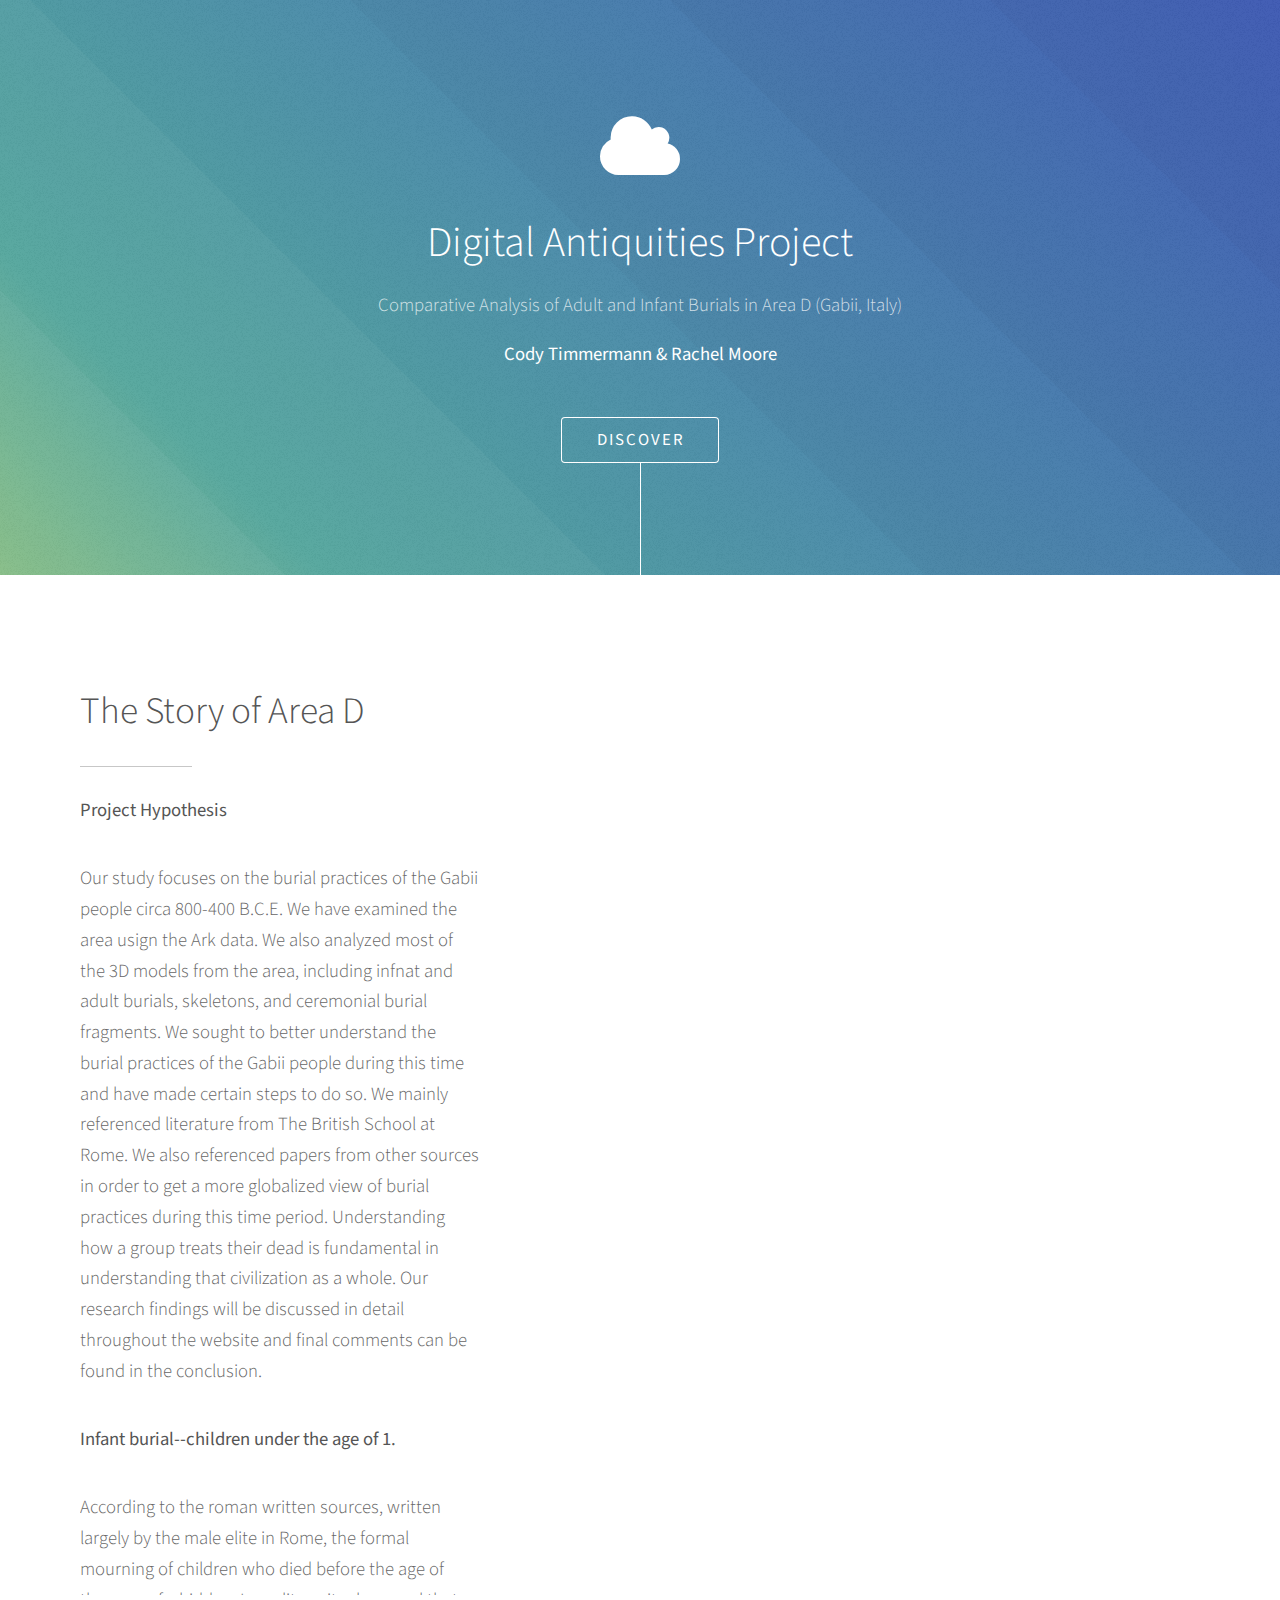
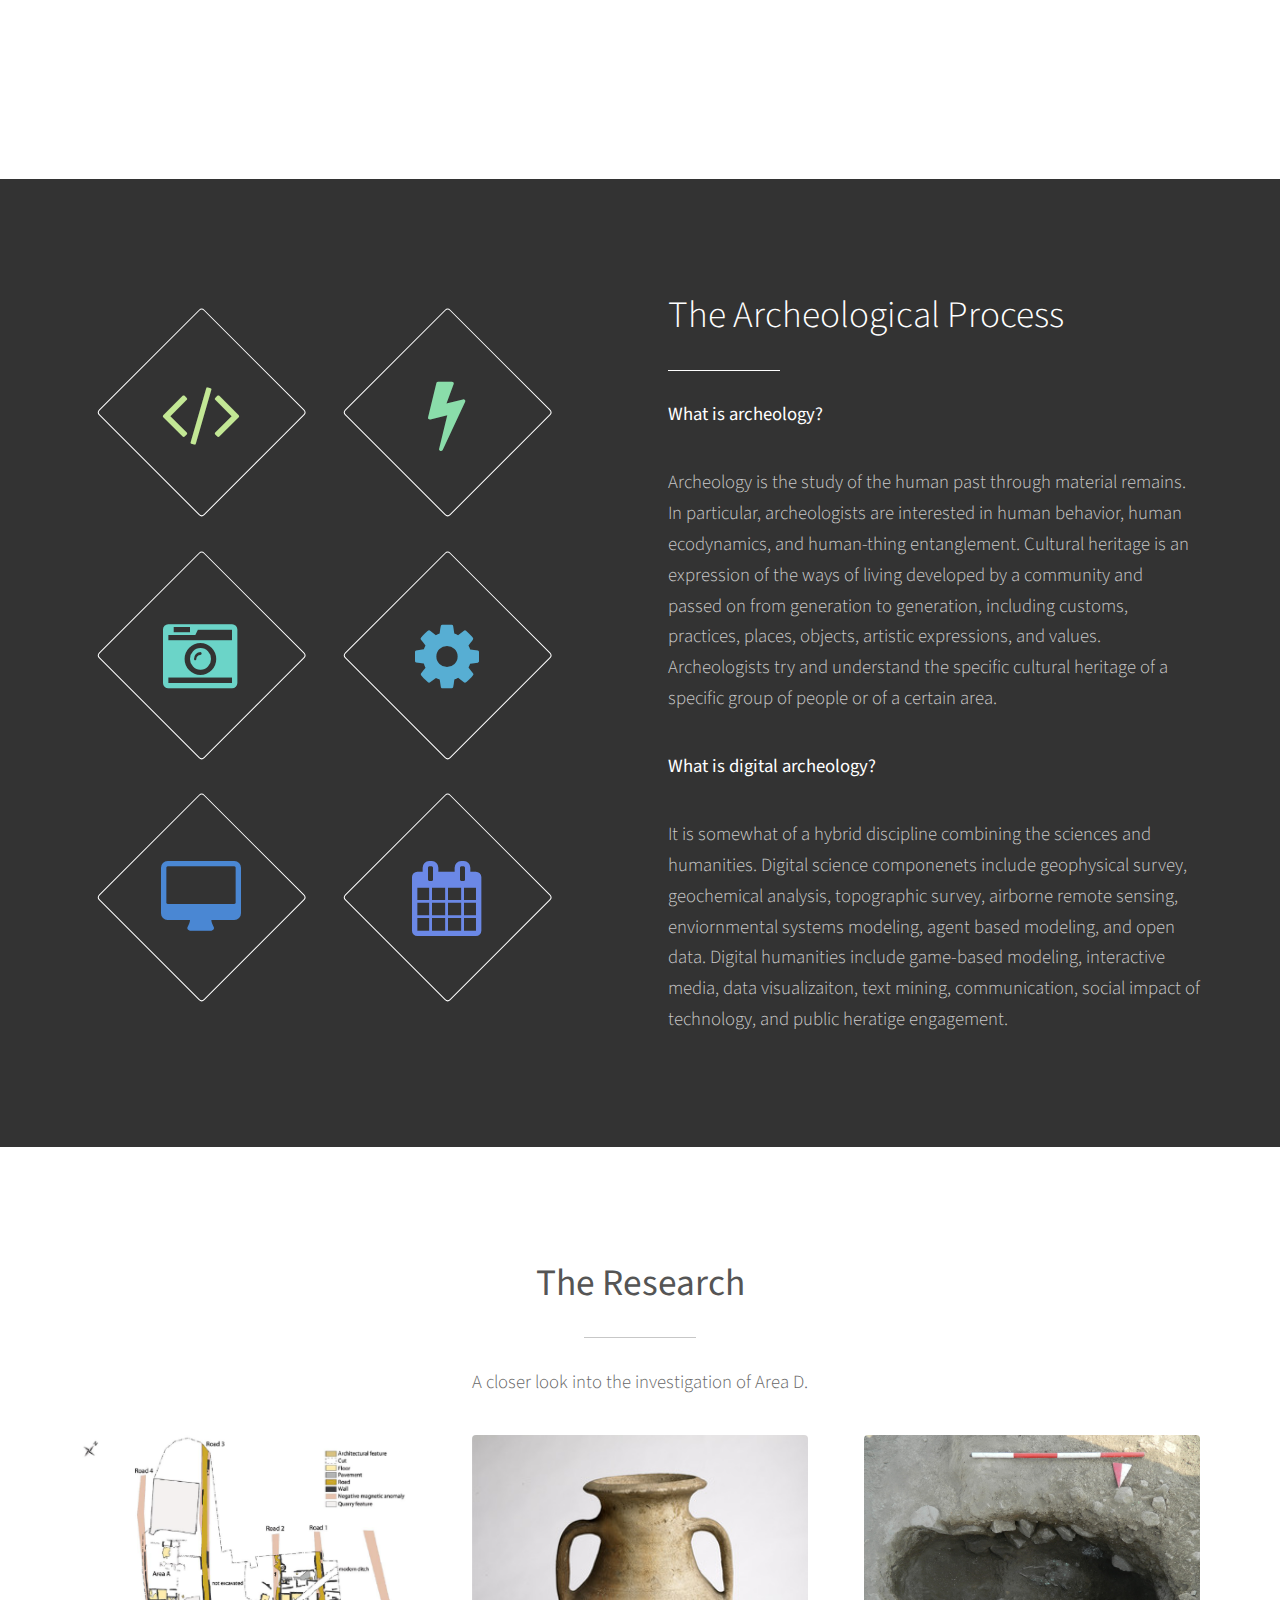
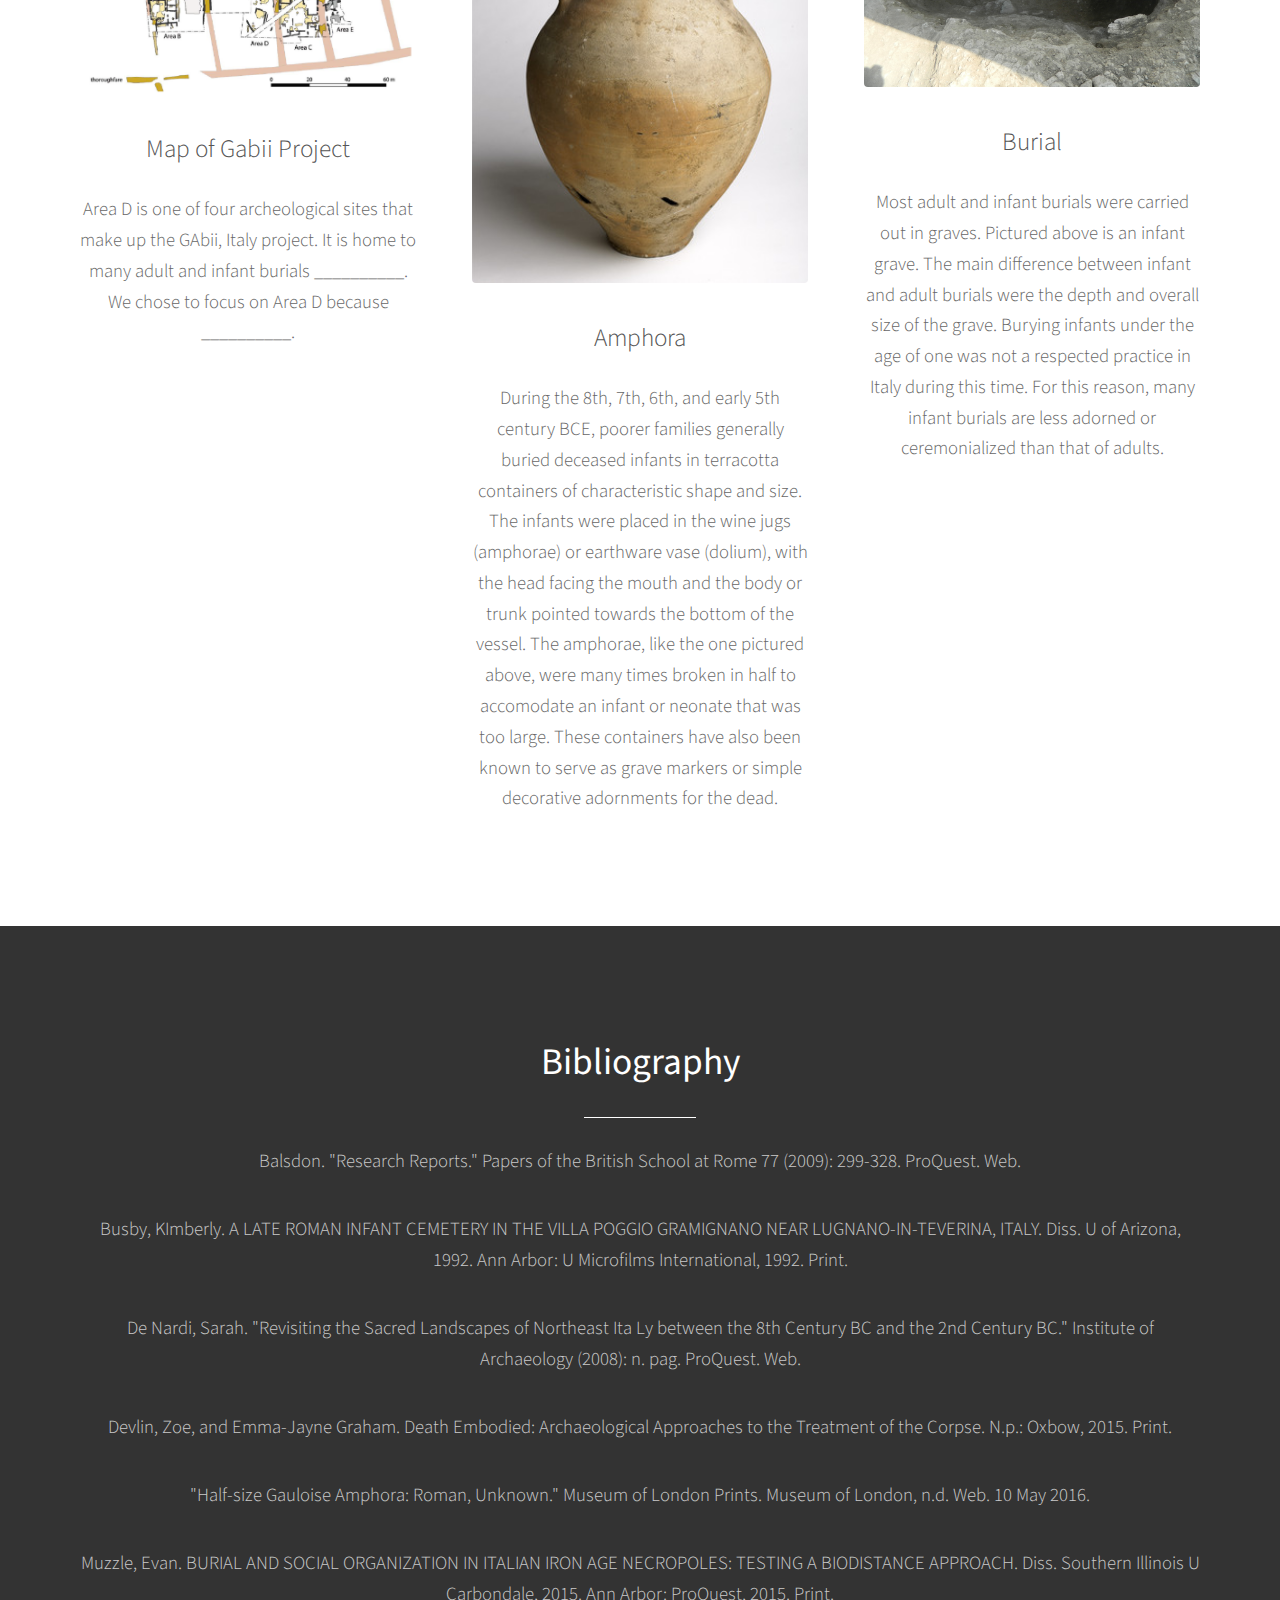
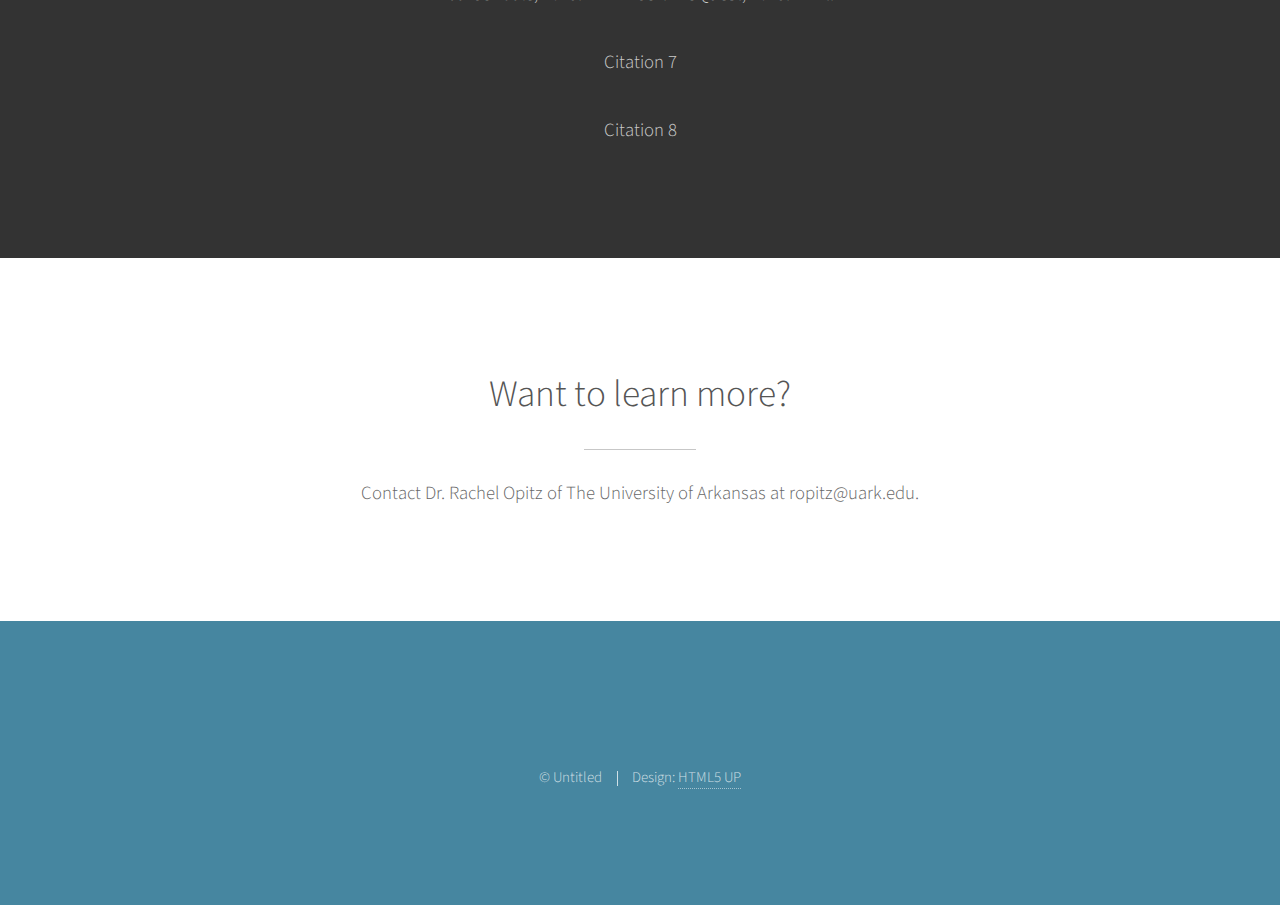
==== commit d26e618f: "Update index.html" ====
--- a/html5up-photon/index.html
+++ b/html5up-photon/index.html
@@ -49,7 +49,7 @@
 							<p><b>Late Roman Infant Cemetery inside Italian Villa.</b></p> 
 							<p>A comparative study was conducted on a late Roman infant cemetary inside a villa near Lugnano-In-Teverina, Italy.  The report on the excavations provided informative descriptions on forty seven burials as well as detailed analysis of each.  It's infant cemetary provides this study with an example of late roman burial rite, or lack thereof, and a basis for comparison with the infant burials of Area D of the Gabii project.  The site was constructed in the second half of the first century B.C.E. but the life of the villa continued through a number of phases until the late fifth to early sixth century A.D.  Many infants were buried in amphoras, with the head pointing toward the mouth and the rest of the body pointing toward the bottom.  Many times the amphoras had to be broken in order the fit the fetus inside.  Overlapping cover tiles, travertine stone, mortar, and pan tile fragments were used to decorate and seal the vessel.  Sometimes copper alloy vessels or rings (or other objects of worth) were buried on top of the amphora as funerary offerings.  Sometimes fetal remains were laid on a bed of small mound of sherds, rubble stones, pan tile fragments, and cubilia (hypothesized to be highly uncelebrated burial of someone who was very poor or homeless).  Sometimes inhumations were surrounded by a ring of stones or pebbles as part of a burial preparation or funerary ritual.  Legs (or trunk) always point south while head always points north_________.  Sometimes infants or fetuses buried in groups.  Some of the infants buried within this site showed signs of a condition called Cribia Orbitalia.  Cribia Orbitalia is a condition characterized by expanded spongy tissue in the frontal bone, cranial base and marrow cavity of the long bones.   </p>  
 							<p><b>Infant burials in Area D</b></p>
-							<p>______</p>
+							<p>In exploring area D, one will find _________ infant burials throughout.  We chose two distinctly different burials for research purposes.  Most findings at area D coincide with literature sources of similar cities in Italy.  One difference noticed was the use of a dolium instead of an amphorae.  The use of certain types of roman containers most likely stemmed from availability.  Infant burials were generally plain with limited adornments.  If adornments did exist, they were buried with the infant out of plain sight of the public, as mourning infant death was not a common practice in this area at this time.  SU-3624: Newborn, possibly stillborn buried in supine position.  Cut not well done, mabye burial of a poorer family.  Burial packed with stone.  Body was adorned with a small cup and a bronze object.  SU 3008: Archaeic infant burial in doluium (a type of container similar to amphorae).  Date of burial ambiguous due to lack of adornments.   </p>
 							<p><b>Adult burial--______</b></p>
 							<p>_______</p>
 							<p><b>Rachel's part________</b></p>
@@ -110,7 +110,7 @@
 						<div class="4u 12u$(medium)">
 							<span class="image fit"><img src="images/61332.jpg" alt="" /></span>
 							<h3>Amphora</h3>
-							<p>During the 8th, 7th, 6th, and early 5th century BCE, poorer families generally buried deceased infants in terracotta containers of characteristic shape and size.  The infants were placed in the wine jugs, or amphorae, with the head facing the mouth and the body or trunk pointed towards the bottom of the vessel.  The amphorae were many times broken in half to accomodate an infant or neonate that was too large.  These containers have also been known to serve as grave markers or decorative adornments for the dead.  </p>
+							<p>During the 8th, 7th, 6th, and early 5th century BCE, poorer families generally buried deceased infants in terracotta containers of characteristic shape and size.  The infants were placed in the wine jugs (amphorae) or earthware vase (dolium), with the head facing the mouth and the body or trunk pointed towards the bottom of the vessel.  The amphorae, like the one pictured above, were many times broken in half to accomodate an infant or neonate that was too large.  These containers have also been known to serve as grave markers or simple decorative adornments for the dead.  </p>
 							<ul class="actions">
 							</ul>
 						</div>
--- a/html5up-photon/assets/css/main.css
+++ b/html5up-photon/assets/css/main.css
@@ -1939,7 +1939,7 @@
 		/* scrolling divs*/
 
 			.scroll {
-			/*	width:400px;*/
+				width:400px;
 				height:800px;
 				overflow-y: scroll;
 				}
@@ -3127,7 +3127,7 @@
 		/* scrolling divs*/
 
 			.scroll {
-			/*	width:400px; */
+				width:400px;
 				height:800px;
 				overflow-y: scroll;
 				}
@@ -3171,7 +3171,7 @@
 					/* scrolling divs*/
 
 			.scroll {
-			/*	width:400px; */
+				width:400px;
 				height:800px;
 				overflow-y: scroll;
 				}
@@ -3221,7 +3221,7 @@
 				/* scrolling divs*/
 
 			.scroll {
-			/*	width:400px; */
+				width:400px;
 				height:800px;
 				overflow-y: scroll;
 				}
@@ -3320,7 +3320,7 @@
 				/* scrolling divs*/
 
 			.scroll {
-			/*	width:400px; */
+				width:400px;
 				height:800px;
 				overflow-y: scroll;
 				}
@@ -3398,7 +3398,7 @@
 		/* scrolling divs*/
 
 			.scroll {
-			/*	width:400px; */
+				width:400px;
 				height:800px;
 				overflow-y: scroll;
 				}
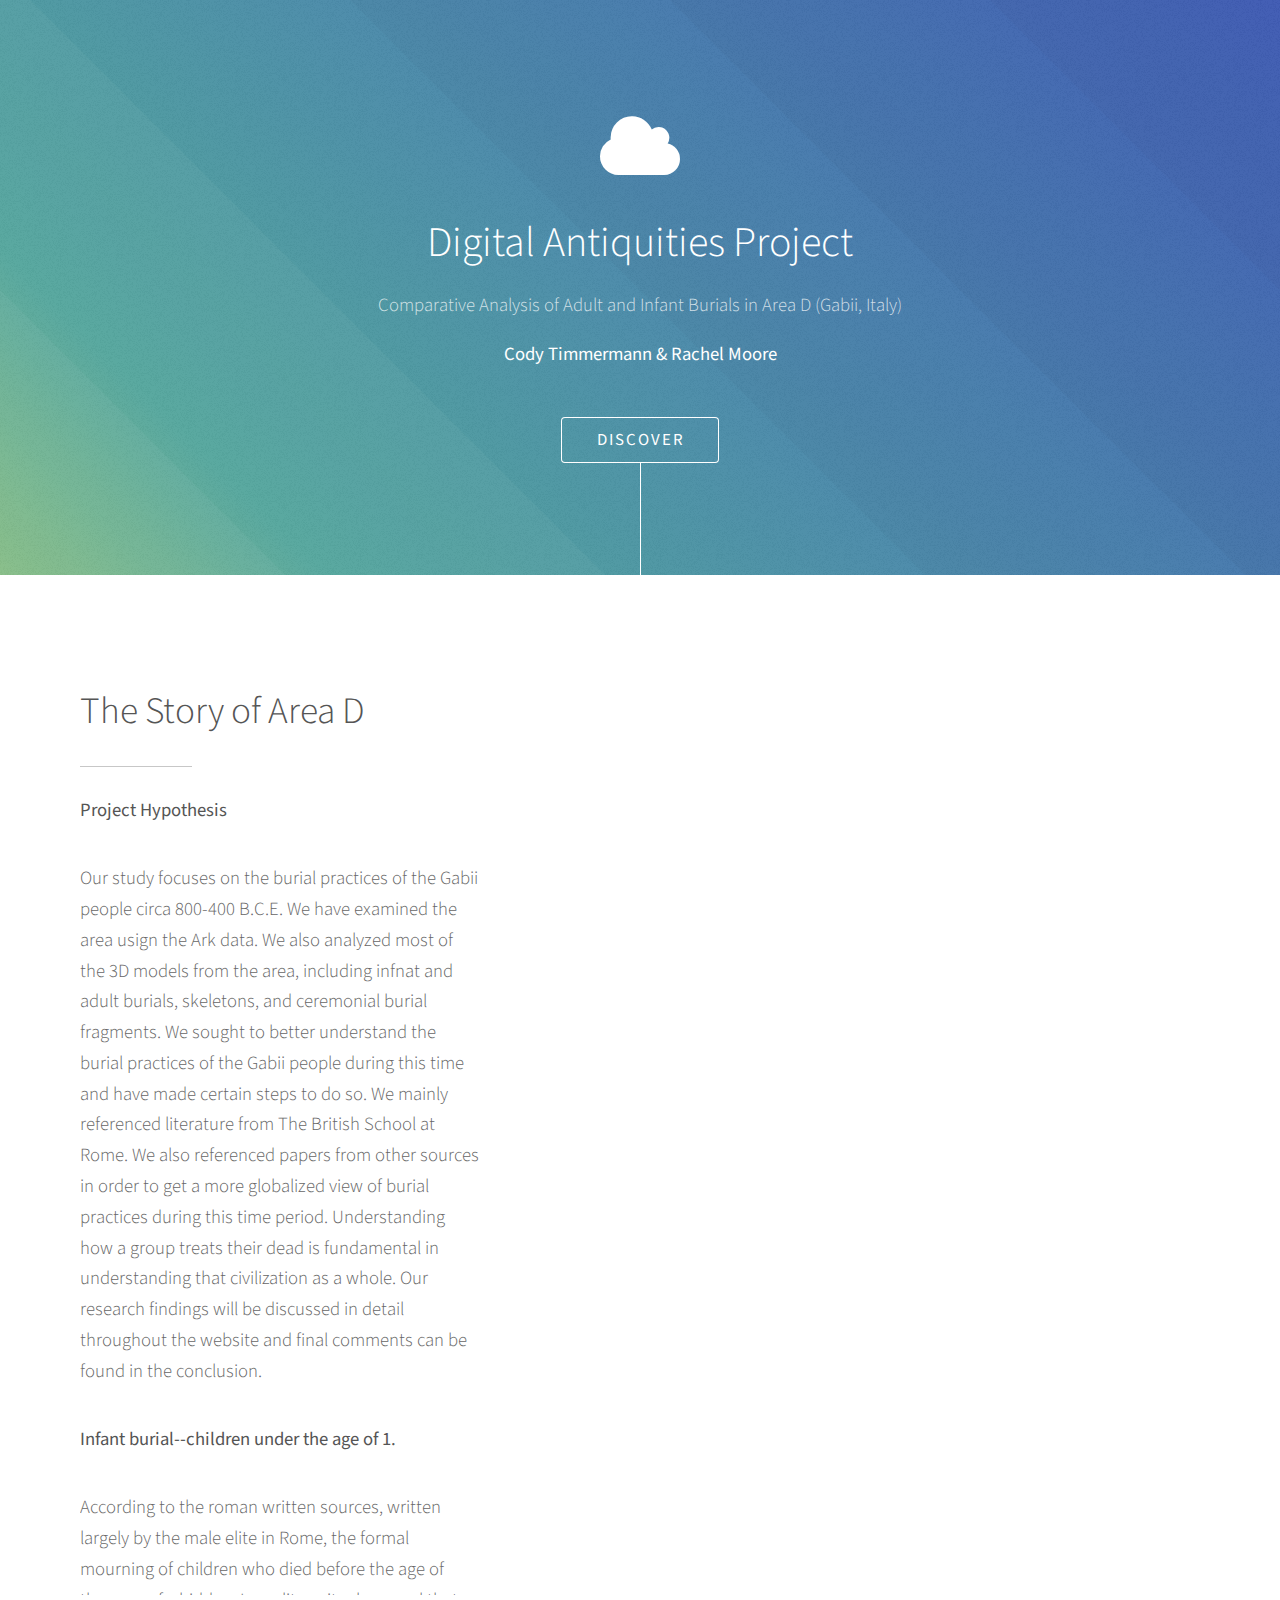
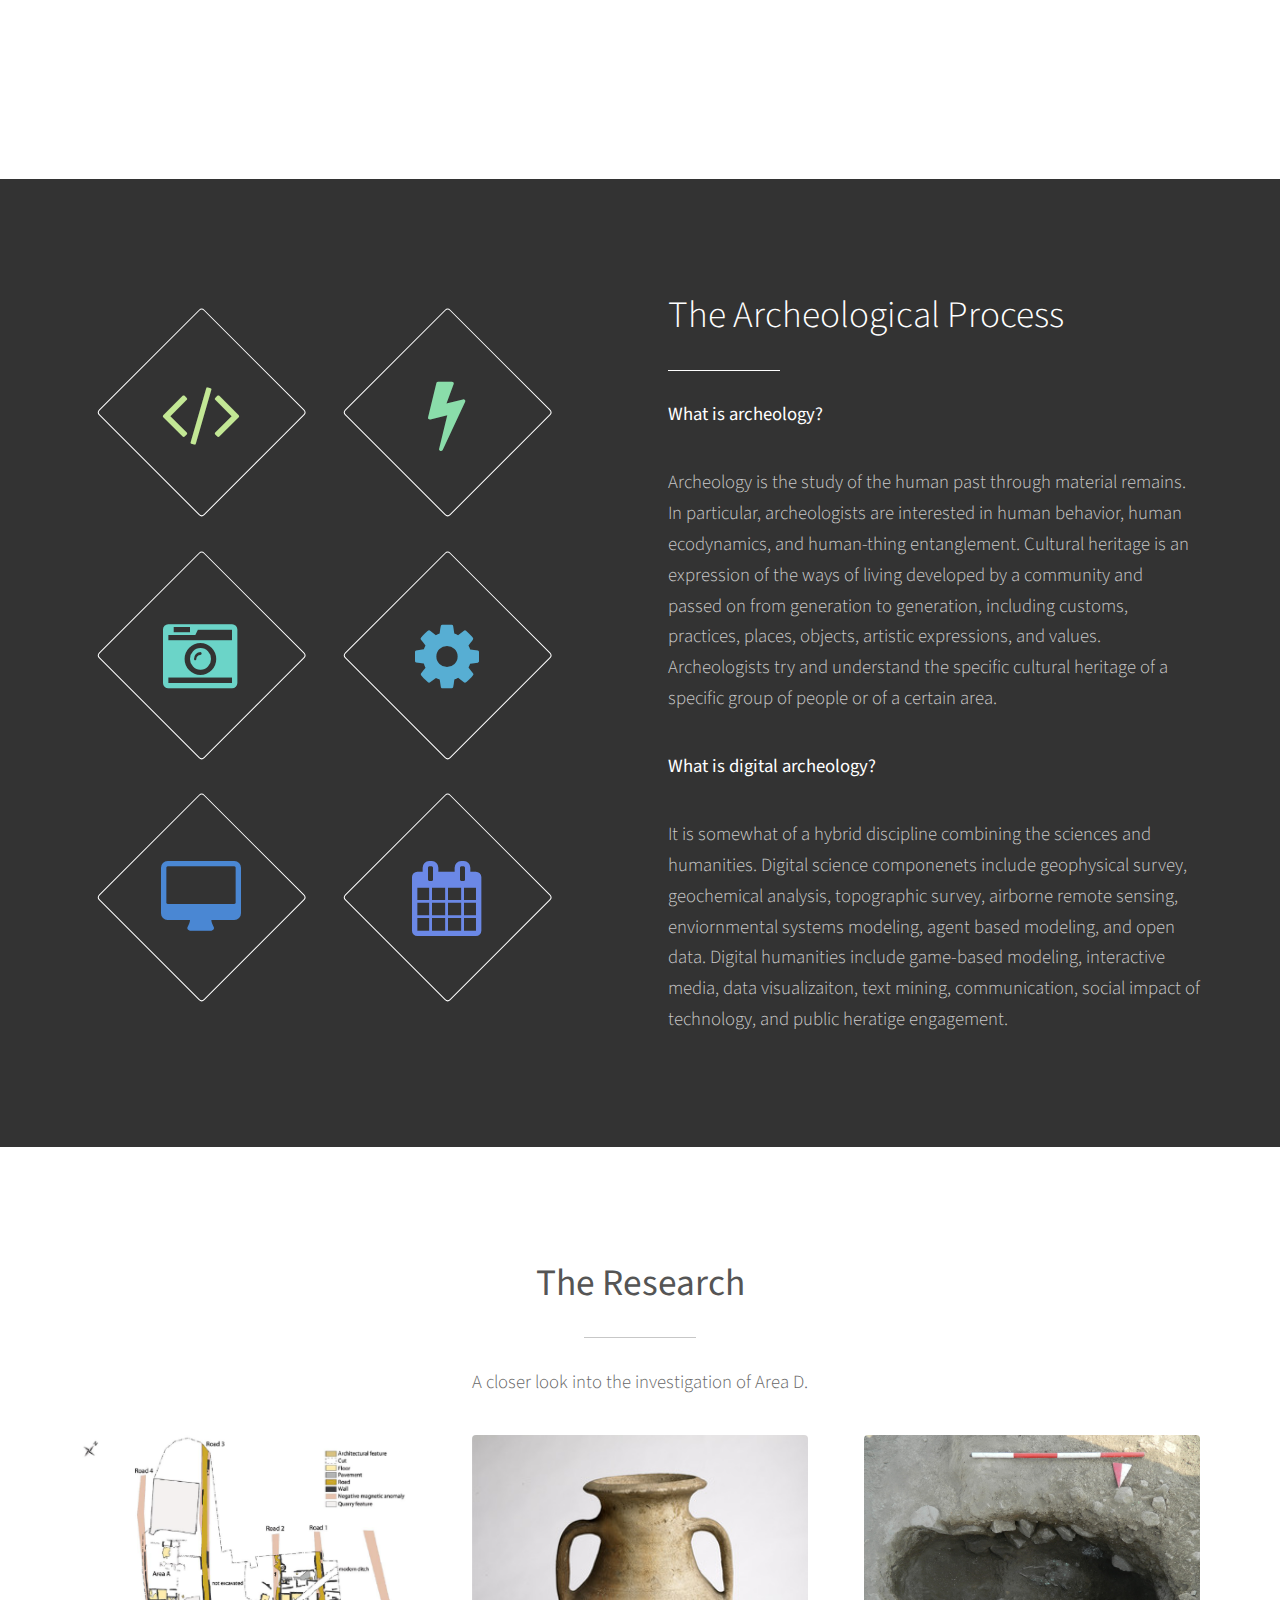
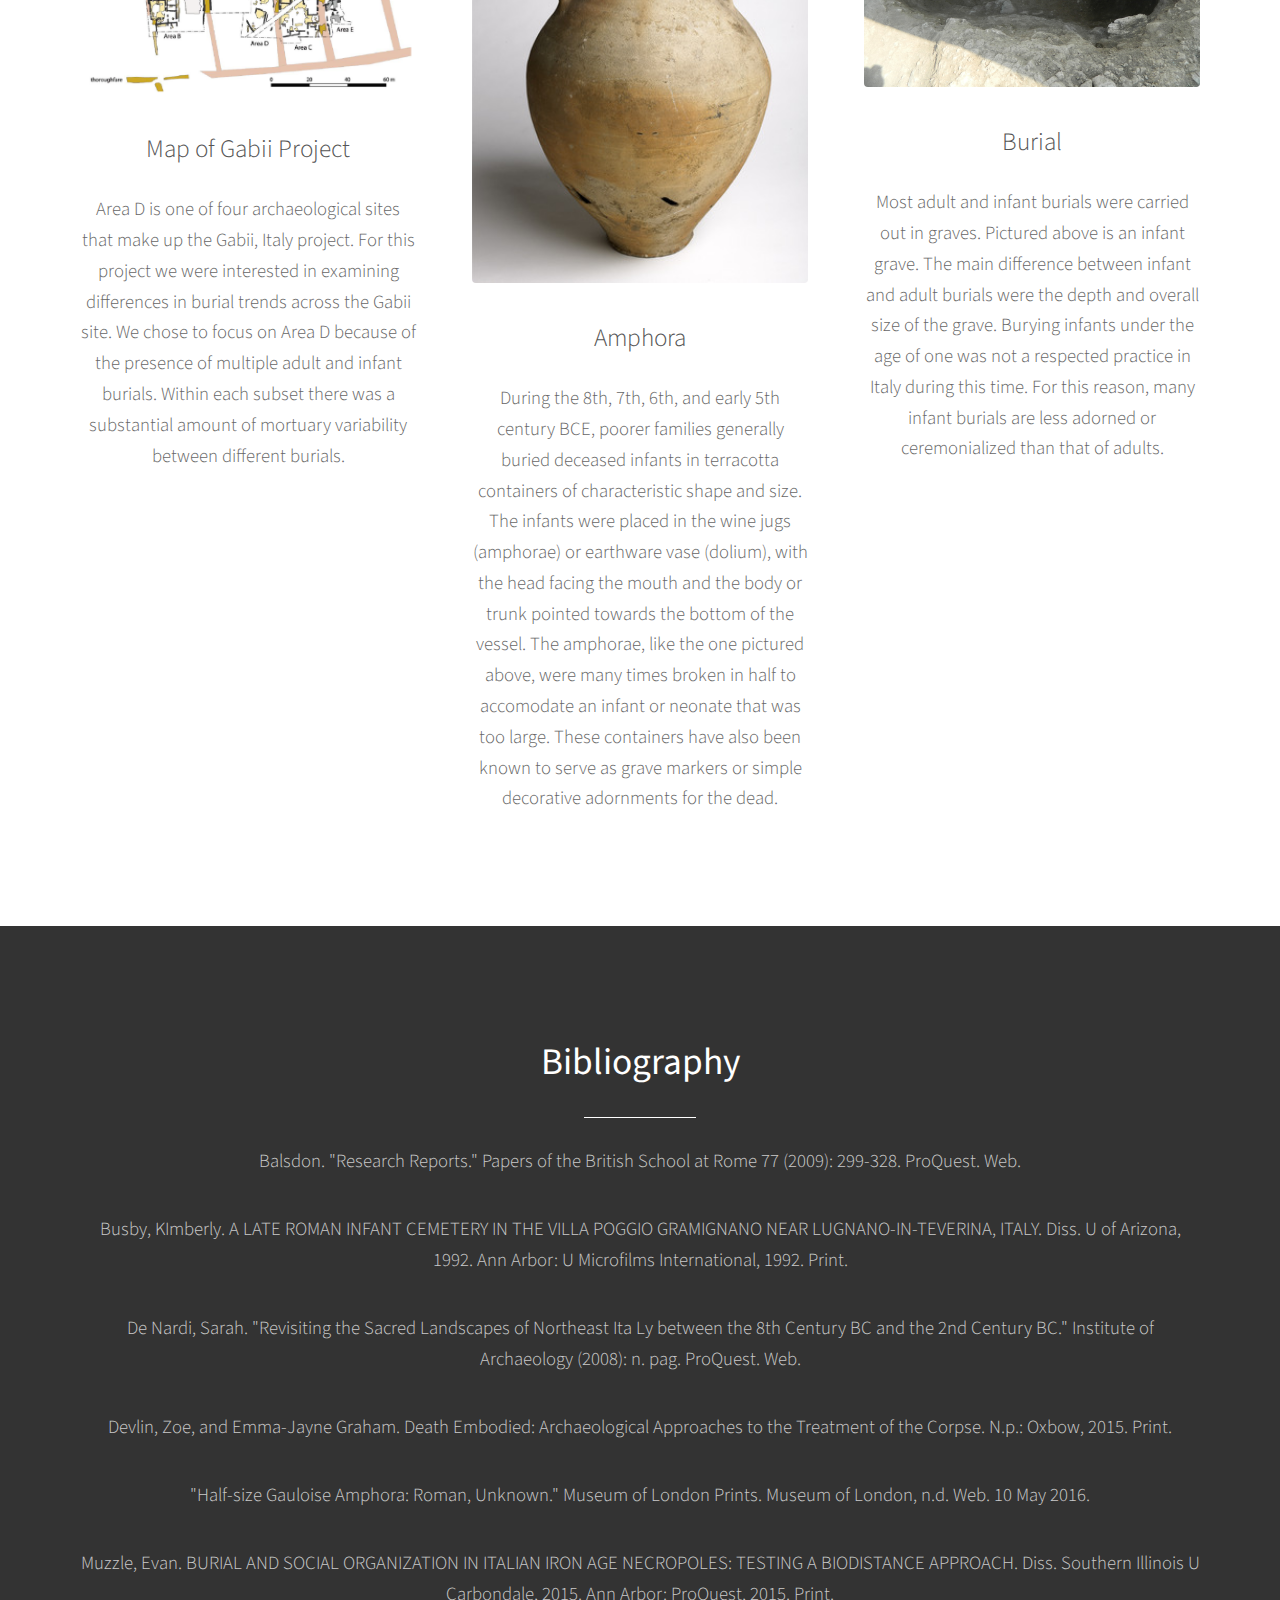
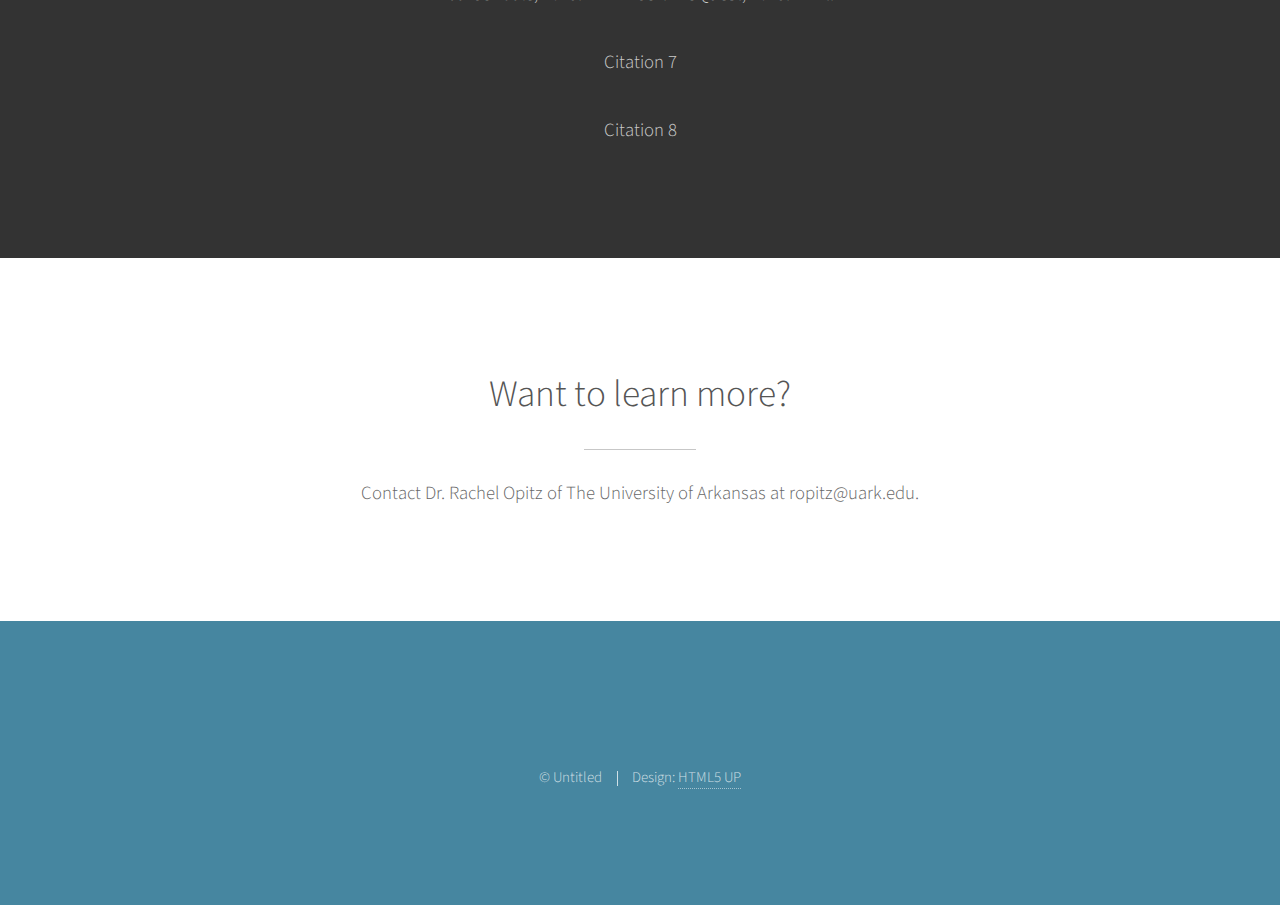
==== commit c7fc75b5: "Update index.html" ====
--- a/html5up-photon/index.html
+++ b/html5up-photon/index.html
@@ -49,13 +49,13 @@
 							<p><b>Late Roman Infant Cemetery inside Italian Villa.</b></p> 
 							<p>A comparative study was conducted on a late Roman infant cemetary inside a villa near Lugnano-In-Teverina, Italy.  The report on the excavations provided informative descriptions on forty seven burials as well as detailed analysis of each.  It's infant cemetary provides this study with an example of late roman burial rite, or lack thereof, and a basis for comparison with the infant burials of Area D of the Gabii project.  The site was constructed in the second half of the first century B.C.E. but the life of the villa continued through a number of phases until the late fifth to early sixth century A.D.  Many infants were buried in amphoras, with the head pointing toward the mouth and the rest of the body pointing toward the bottom.  Many times the amphoras had to be broken in order the fit the fetus inside.  Overlapping cover tiles, travertine stone, mortar, and pan tile fragments were used to decorate and seal the vessel.  Sometimes copper alloy vessels or rings (or other objects of worth) were buried on top of the amphora as funerary offerings.  Sometimes fetal remains were laid on a bed of small mound of sherds, rubble stones, pan tile fragments, and cubilia (hypothesized to be highly uncelebrated burial of someone who was very poor or homeless).  Sometimes inhumations were surrounded by a ring of stones or pebbles as part of a burial preparation or funerary ritual.  Legs (or trunk) always point south while head always points north_________.  Sometimes infants or fetuses buried in groups.  Some of the infants buried within this site showed signs of a condition called Cribia Orbitalia.  Cribia Orbitalia is a condition characterized by expanded spongy tissue in the frontal bone, cranial base and marrow cavity of the long bones.   </p>  
 							<p><b>Infant burials in Area D</b></p>
-							<p>In exploring area D, one will find _________ infant burials throughout.  We chose two distinctly different burials for research purposes.  Most findings at area D coincide with literature sources of similar cities in Italy.  One difference noticed was the use of a dolium instead of an amphorae.  The use of certain types of roman containers most likely stemmed from availability.  Infant burials were generally plain with limited adornments.  If adornments did exist, they were buried with the infant out of plain sight of the public, as mourning infant death was not a common practice in this area at this time.  SU-3624: Newborn, possibly stillborn buried in supine position.  Cut not well done, mabye burial of a poorer family.  Burial packed with stone.  Body was adorned with a small cup and a bronze object.  SU 3008: Archaeic infant burial in doluium (a type of container similar to amphorae).  Date of burial ambiguous due to lack of adornments.   </p>
-							<p><b>Adult burial--______</b></p>
-							<p>_______</p>
-							<p><b>Rachel's part________</b></p>
-							<p>Rachel's part______</p>
+							<p>In exploring area D, one will find seven neonate/infant burials throughout.  You will even find one turtle burial, which may speak to the status of the people buried in this area.  We chose two distinctly different burials for research purposes.  Most findings at area D coincide with literature sources of similar cities in Italy.  One difference noticed was the use of a dolium instead of an amphorae.  The use of certain types of roman containers most likely stemmed from availability.  Infant burials were generally plain with limited adornments.  If adornments did exist, they were buried with the infant out of plain sight of the public, as mourning infant death was not a common practice in this area at this time.  SU-3624: Newborn, possibly stillborn buried in supine position.  Cut not well done, mabye burial of a poorer family.  Burial packed with stone.  Body was adorned with a small cup and a bronze object.  SU 3008: Archaeic infant burial in doluium (a type of container similar to amphorae).  Date of burial ambiguous due to lack of adornments.   </p>
+							<p><b>Adult Burials in 7-6c BCE Italy</b></p>
+							<p>Mortuary variability has long been used to try and determine the status of the buried individual. This has been contested in recent decades, but it is reasonable to assume that most elements of a burial are made by conscious decision and that there were so factors motivating these decisions. In adults, mortuary variability can occur in any burial features, including: depth of grave, tomb/ burial type (i.e. locolus, chamber, etc.), grave position, body position, burial overlap with other graves, the presence and composition of grave goods, and the presence and composition of banqueting sets. Differences in grave constructions can reflect differences in the amount of effort required for that burial. Some scholars would argue that an individual buried in an elaborate, deeply cut tomb was probably someone more respected or of higher status than an individual in a shallow, simple grave because less time and effort would have to been required to execute the latter. Burial location relative to other burials can be indicative of some higher social structure as well. For instance, if graves are radially distributed around a central burial, it is clear that the individual of this central grave bore significant importance. Grave overlapping can be the result of the emergence of a tradition to bury related individuals near one another, or simply the result of limited grave space. Grave goods are typically buried with a person as indications of who they were during their lives (especially personal items). Also, it was traditional practice to hold a funeral banquet for a deceased individual as a part of the ceremony to honor their life. Commonly, the dishes used during the banquet were left in the tomb of the individual as a gift for them in the afterlife. Grave goods and banqueting were buried with individuals with varying frequency throughout the 7-5c BCE, with later periods reflecting diminished use of gave goods and banqueting sets. </p>
+							<p><b>Adult burials in Area D</b></p>
+							<p>The adult burials we have included here are two adult skeletons from two different multiple-niche chamber tombs. Skeleton #39 is from a chamber tomb with 3 different loculi, with one deposition per locolus. This burial is fairly bare, containing only the skeleton with no grave goods or banqueting set items. This is combination with the rise in popularity of chamber tombs in later centuries, leads us to believe this individual was from the Archaic period. The skeleton’s relationship to the other two skeletons within the same tomb is not obvious.  In the 3-loculus chamber tombs found in Crustumerium typically contained 2 adults and one child, possibly suggesting familial relationships. Very few contained all adults, and sexes varied greatly. This tomb contained all adults, which provides an interesting contrast to the Crustumerium graves. Skeleton #41 is from a chamber tomb containing two loculi, which are positioned laterally to the tomb practice (as one common practice for this specific burial type). No banquet sets or grave goods were found as part of the burial. It is likely this grave too is from the Archaic period, for the same reasons mentioned above. It is interesting to note that this chamber tomb contained one male (skeleton #41) and one female skeleton, both of which had 3 molars suggesting a possible genetic relationship between the two. Chamber tombs containing two loculi found at the Crustumerium contained either one male and one female or two males, so this tomb does align with that convention established there. </p>
 							<p><b>Conclusion</b></p>
-							<p>Our working hypothesis, site examination, and in depth literature research has lead us to certain conclusions.  _________. </p></div>
+							<p>Our working hypothesis, site examination, and in depth literature research has lead us to certain conclusions. As for the adult skeletons 39 and 41, they can probably be dated to the Archaic period based on the their deposition within a multiple-locoli chamber tomb and the absence of grave ornamentations like grave goods and banquet sets (as all of these burial features came into greater use during this period). Burial features for these can be attributed to changes in burial trends and common practice, and less likely to indicate low status or respect by remaining community and family members. </p></div>
 						</div>
 					
 					<div class="8u$ 12u$(medium) important(medium)">
@@ -103,7 +103,7 @@
 						<div class="4u 12u$(medium)">
 							<span class="image fit"><img src="images/Untitled.png" alt="" /></span>
 							<h3>Map of Gabii Project</h3>
-							<p>Area D is one of four archeological sites that make up the GAbii, Italy project.  It is home to many adult and infant burials __________.  We chose to focus on Area D because __________.  </p>
+							<p>Area D is one of four archaeological sites that make up the Gabii, Italy project. For this project we were interested in examining differences in burial trends across the Gabii site. We chose to focus on Area D because of the presence of multiple adult and infant burials. Within each subset there was a substantial amount of mortuary variability between different burials.   </p>
 							<ul class="actions">
 							</ul>
 						</div>
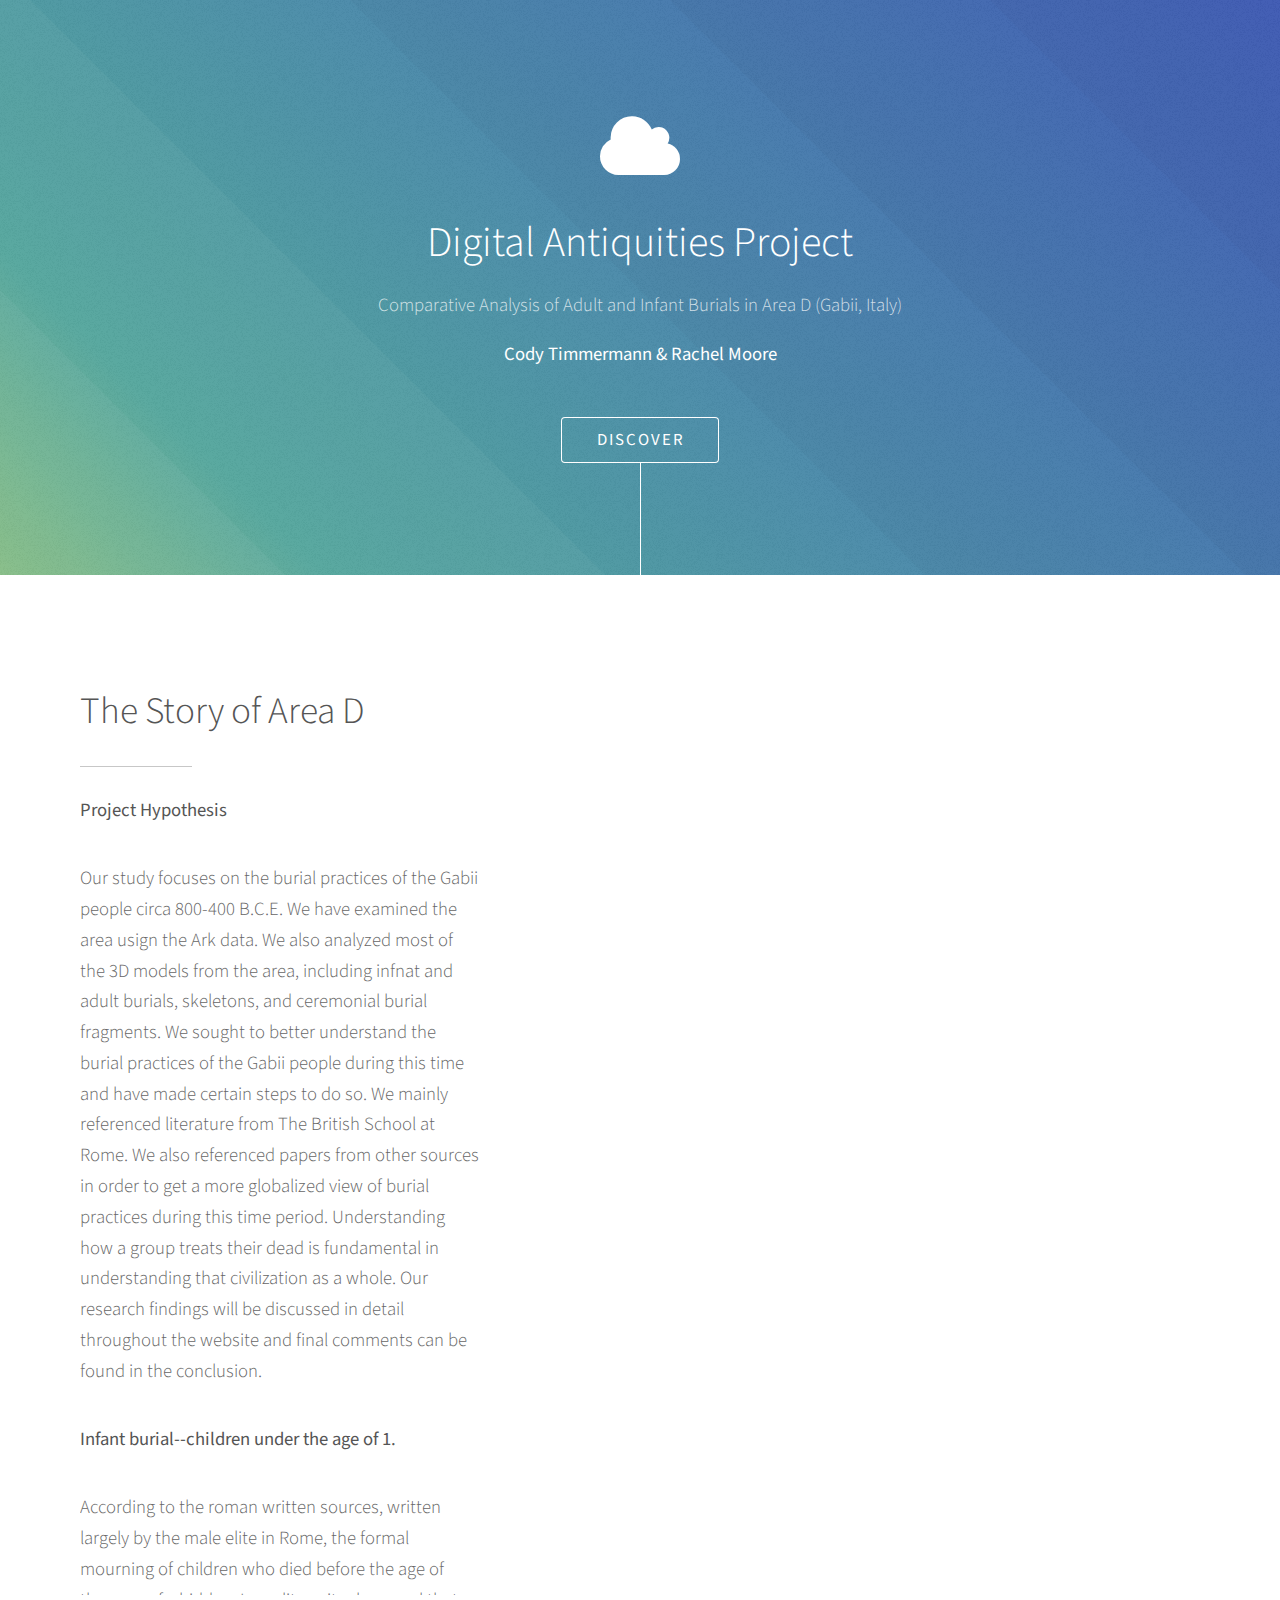
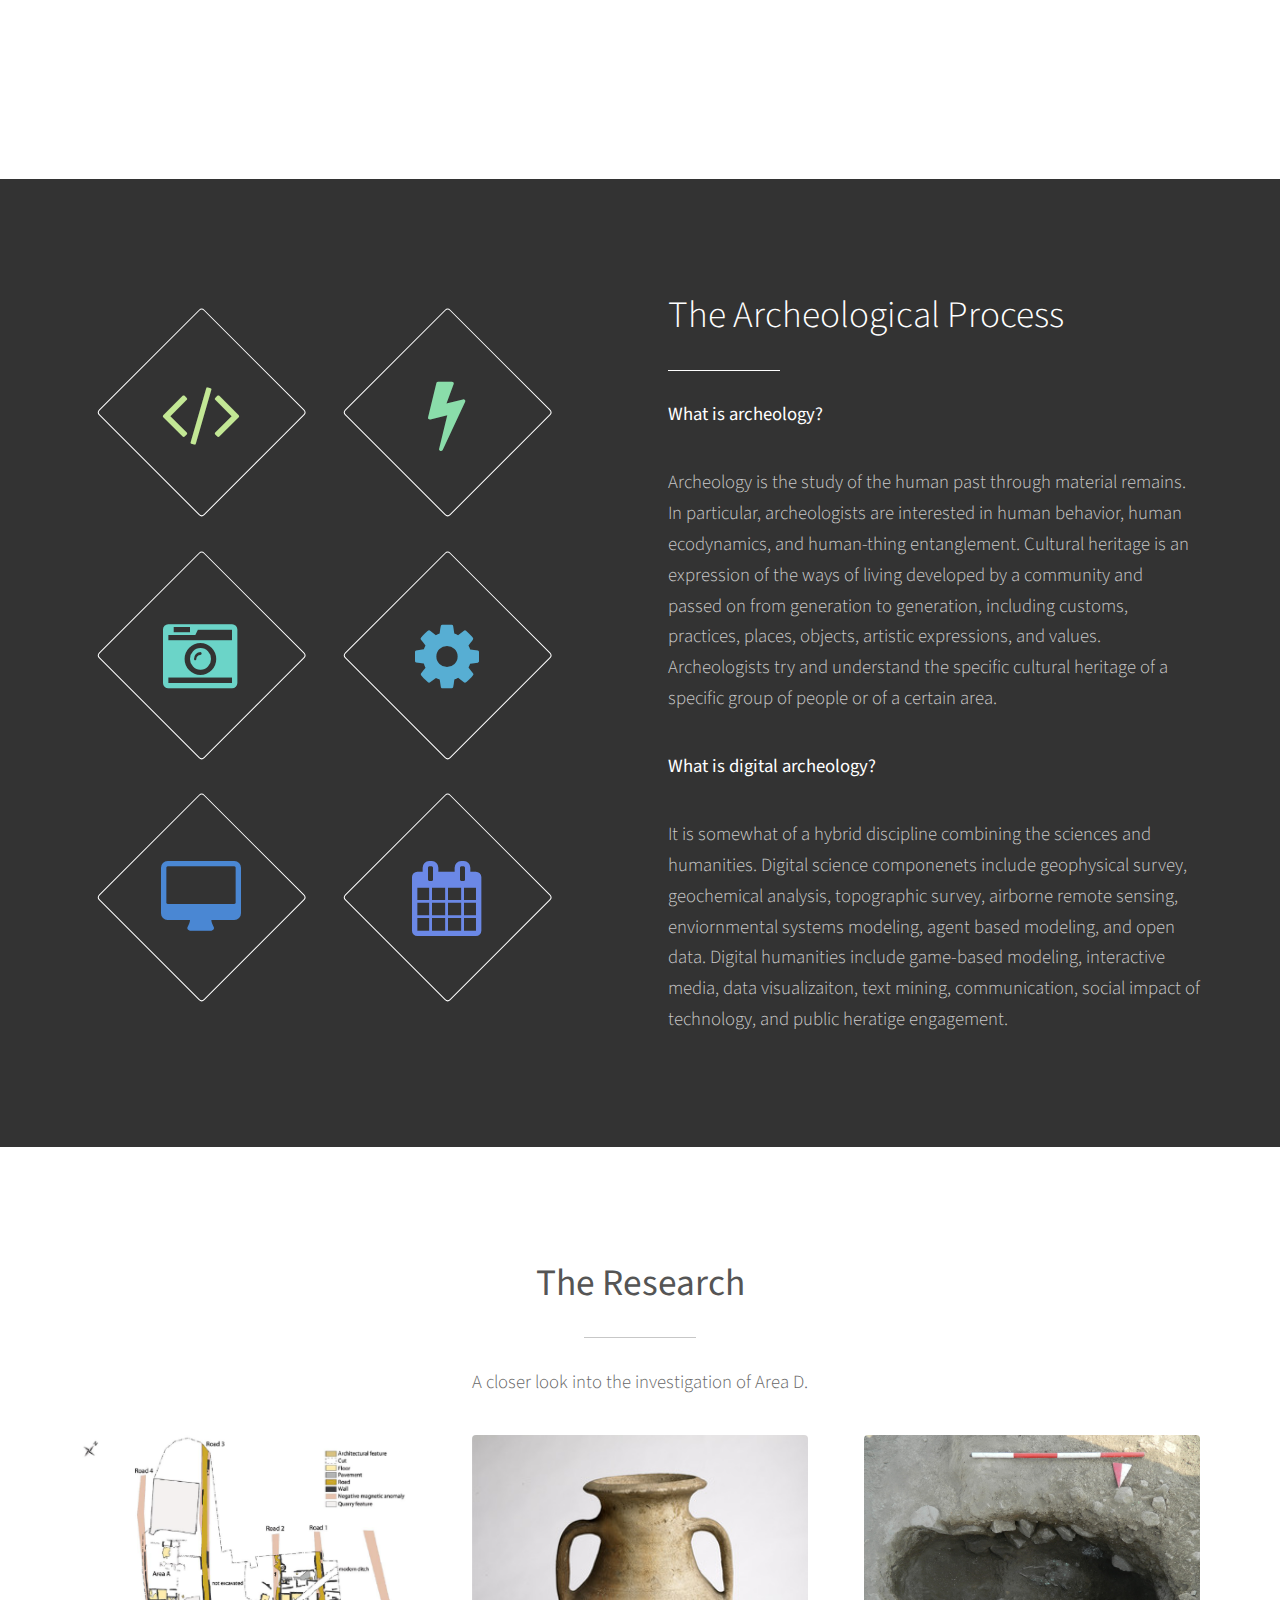
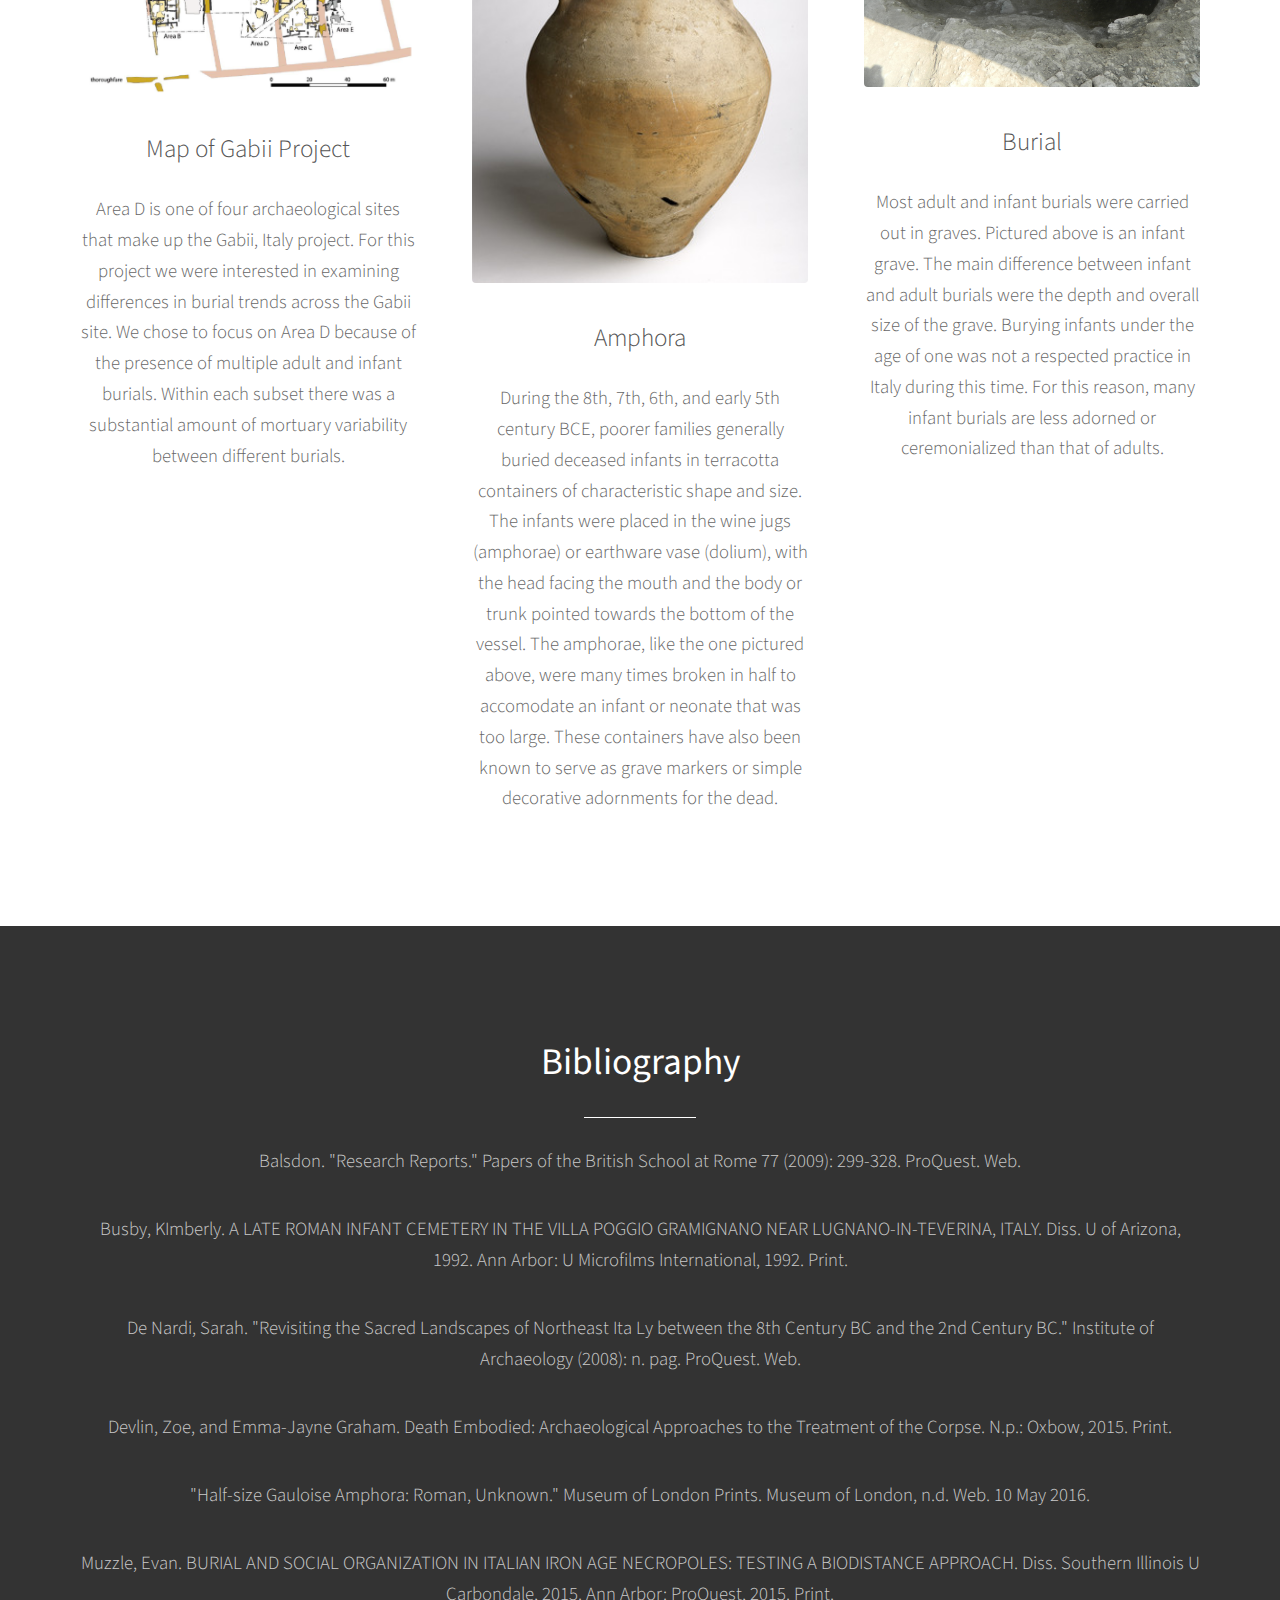
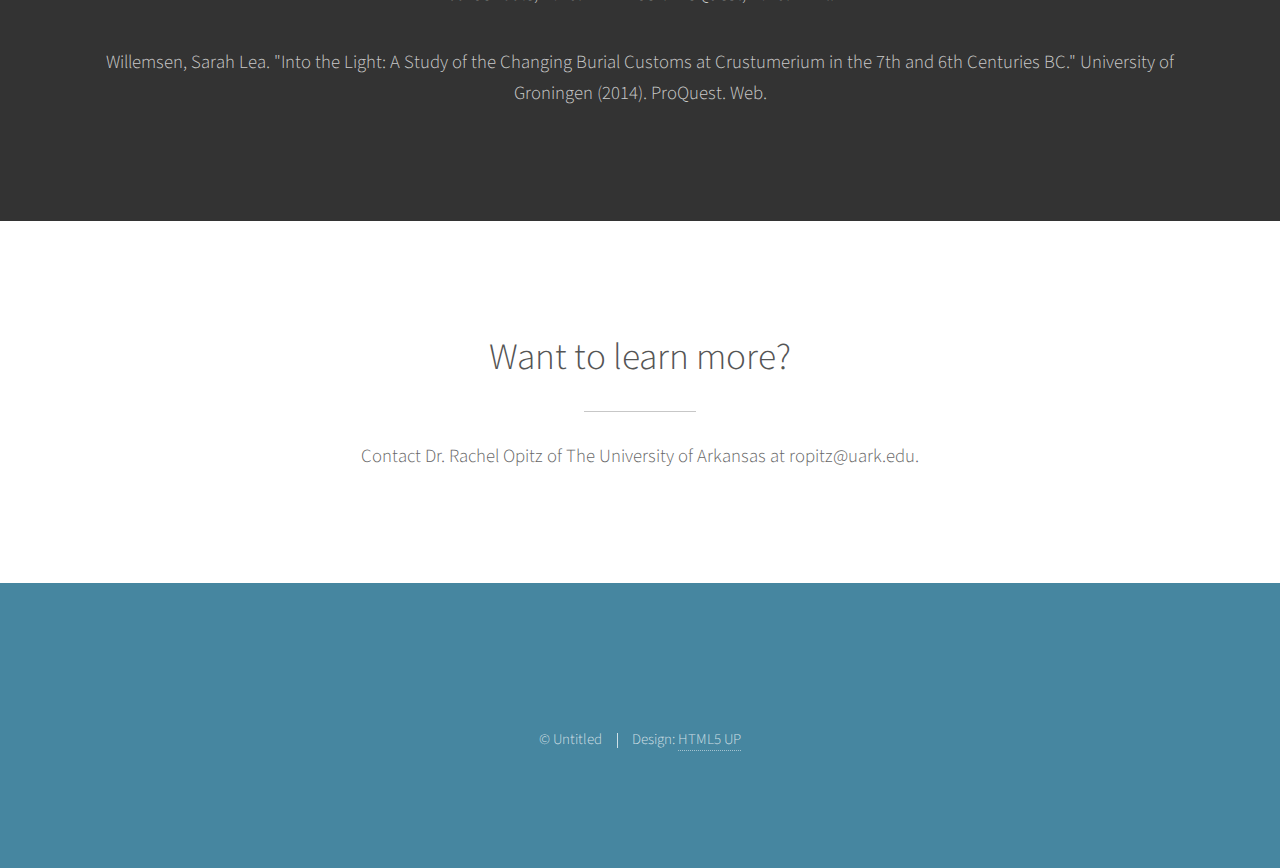
==== commit 2e0138f4: "Update index.html" ====
--- a/html5up-photon/index.html
+++ b/html5up-photon/index.html
@@ -47,7 +47,7 @@
 							<p><b>Infant burial--children under the age of 1.</b></p> 
 							<p>According to the roman written sources, written largely by the male elite in Rome, the formal mourning of children who died before the age of three was forbidden.  In reality epitaphs reveal that very young children were indeed mourned and commemorated by their parents—accounting for 1.3% of funerary inscriptions.  The physical and archeological remains of infant burials are of vital importance in recognizing less visible attitudes toward infancy and the status of the youngest children in Roman society and the family.  The remains allow us to study and recognize the discrepancies between public displays of mourning and private expressions of grief and loss, as recognizable in the burial assemblages of the most vulnerable individuals.</p>
 							<p><b>Late Roman Infant Cemetery inside Italian Villa.</b></p> 
-							<p>A comparative study was conducted on a late Roman infant cemetary inside a villa near Lugnano-In-Teverina, Italy.  The report on the excavations provided informative descriptions on forty seven burials as well as detailed analysis of each.  It's infant cemetary provides this study with an example of late roman burial rite, or lack thereof, and a basis for comparison with the infant burials of Area D of the Gabii project.  The site was constructed in the second half of the first century B.C.E. but the life of the villa continued through a number of phases until the late fifth to early sixth century A.D.  Many infants were buried in amphoras, with the head pointing toward the mouth and the rest of the body pointing toward the bottom.  Many times the amphoras had to be broken in order the fit the fetus inside.  Overlapping cover tiles, travertine stone, mortar, and pan tile fragments were used to decorate and seal the vessel.  Sometimes copper alloy vessels or rings (or other objects of worth) were buried on top of the amphora as funerary offerings.  Sometimes fetal remains were laid on a bed of small mound of sherds, rubble stones, pan tile fragments, and cubilia (hypothesized to be highly uncelebrated burial of someone who was very poor or homeless).  Sometimes inhumations were surrounded by a ring of stones or pebbles as part of a burial preparation or funerary ritual.  Legs (or trunk) always point south while head always points north_________.  Sometimes infants or fetuses buried in groups.  Some of the infants buried within this site showed signs of a condition called Cribia Orbitalia.  Cribia Orbitalia is a condition characterized by expanded spongy tissue in the frontal bone, cranial base and marrow cavity of the long bones.   </p>  
+							<p>A comparative study was conducted on a late Roman infant cemetary inside a villa near Lugnano-In-Teverina, Italy.  The report on the excavations provided informative descriptions on forty seven burials as well as detailed analysis of each.  It's infant cemetary provides this study with an example of late roman burial rite, or lack thereof, and a basis for comparison with the infant burials of Area D of the Gabii project.  The site was constructed in the second half of the first century B.C.E. but the life of the villa continued through a number of phases until the late fifth to early sixth century A.D.  Many infants were buried in amphoras, with the head pointing toward the mouth and the rest of the body pointing toward the bottom.  Many times the amphoras had to be broken in order the fit the fetus inside.  Overlapping cover tiles, travertine stone, mortar, and pan tile fragments were used to decorate and seal the vessel.  Sometimes copper alloy vessels or rings (or other objects of worth) were buried on top of the amphora as funerary offerings.  Sometimes fetal remains were laid on a bed of small mound of sherds, rubble stones, pan tile fragments, and cubilia (hypothesized to be highly uncelebrated burial of someone who was very poor or homeless).  Sometimes inhumations were surrounded by a ring of stones or pebbles as part of a burial preparation or funerary ritual.  Legs (or trunk) often times point south while the head points north.  Sometimes infants or fetuses buried in groups.  Some of the infants buried within this site showed signs of a condition called Cribia Orbitalia.  Cribia Orbitalia is a condition characterized by expanded spongy tissue in the frontal bone, cranial base and marrow cavity of the long bones.   </p>  
 							<p><b>Infant burials in Area D</b></p>
 							<p>In exploring area D, one will find seven neonate/infant burials throughout.  You will even find one turtle burial, which may speak to the status of the people buried in this area.  We chose two distinctly different burials for research purposes.  Most findings at area D coincide with literature sources of similar cities in Italy.  One difference noticed was the use of a dolium instead of an amphorae.  The use of certain types of roman containers most likely stemmed from availability.  Infant burials were generally plain with limited adornments.  If adornments did exist, they were buried with the infant out of plain sight of the public, as mourning infant death was not a common practice in this area at this time.  SU-3624: Newborn, possibly stillborn buried in supine position.  Cut not well done, mabye burial of a poorer family.  Burial packed with stone.  Body was adorned with a small cup and a bronze object.  SU 3008: Archaeic infant burial in doluium (a type of container similar to amphorae).  Date of burial ambiguous due to lack of adornments.   </p>
 							<p><b>Adult Burials in 7-6c BCE Italy</b></p>
@@ -137,8 +137,7 @@
 					<p>Devlin, Zoe, and Emma-Jayne Graham. Death Embodied: Archaeological Approaches to the Treatment of the Corpse. N.p.: Oxbow, 2015. Print.</p>
 					<p>"Half-size Gauloise Amphora: Roman, Unknown." Museum of London Prints. Museum of London, n.d. Web. 10 May 2016.</p>
 					<p>Muzzle, Evan. BURIAL AND SOCIAL ORGANIZATION IN ITALIAN IRON AGE NECROPOLES: TESTING A BIODISTANCE APPROACH. Diss. Southern Illinois U Carbondale, 2015. Ann Arbor: ProQuest, 2015. Print.</p>
-					<p>Citation 7</p>
-					<p>Citation 8</p>
+					<p>Willemsen, Sarah Lea. "Into the Light: A Study of the Changing Burial Customs at Crustumerium in the 7th and 6th Centuries BC." University of Groningen (2014). ProQuest. Web. </p>
 				</div>
 			</section>
 
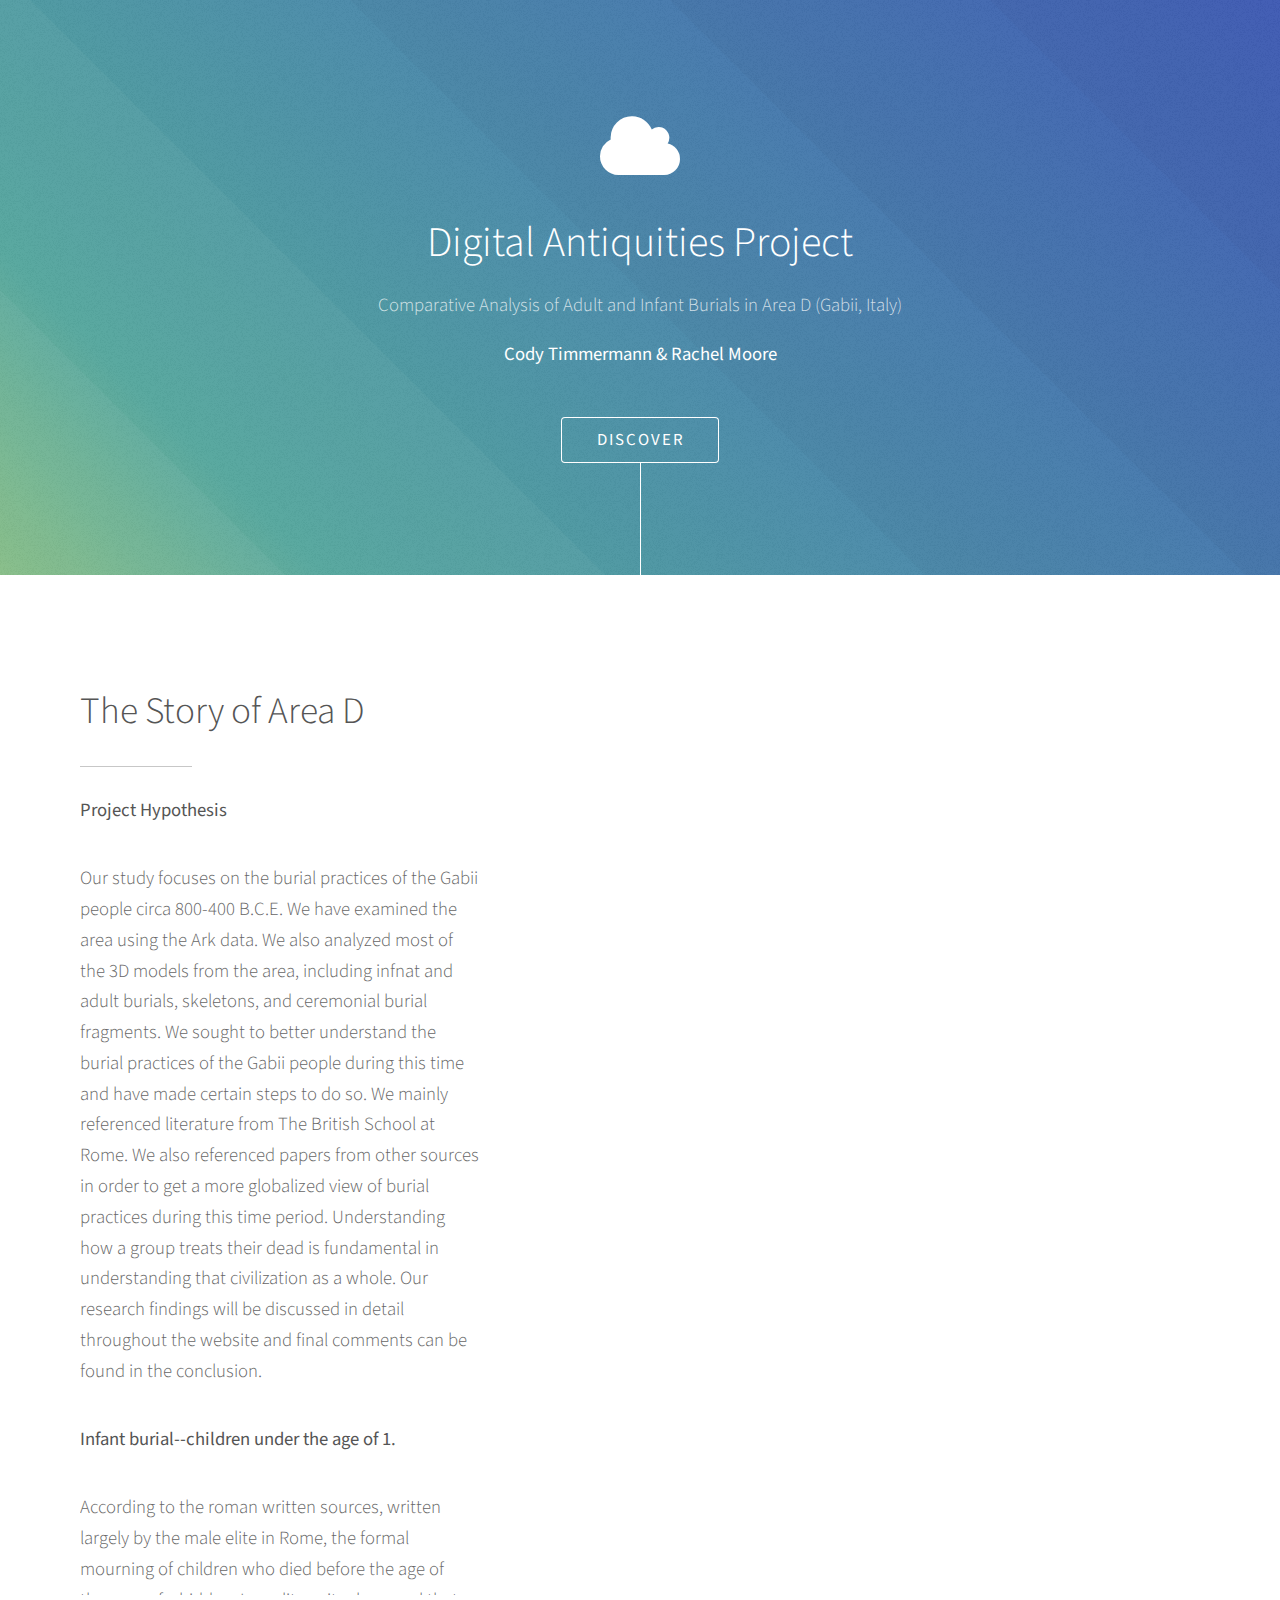
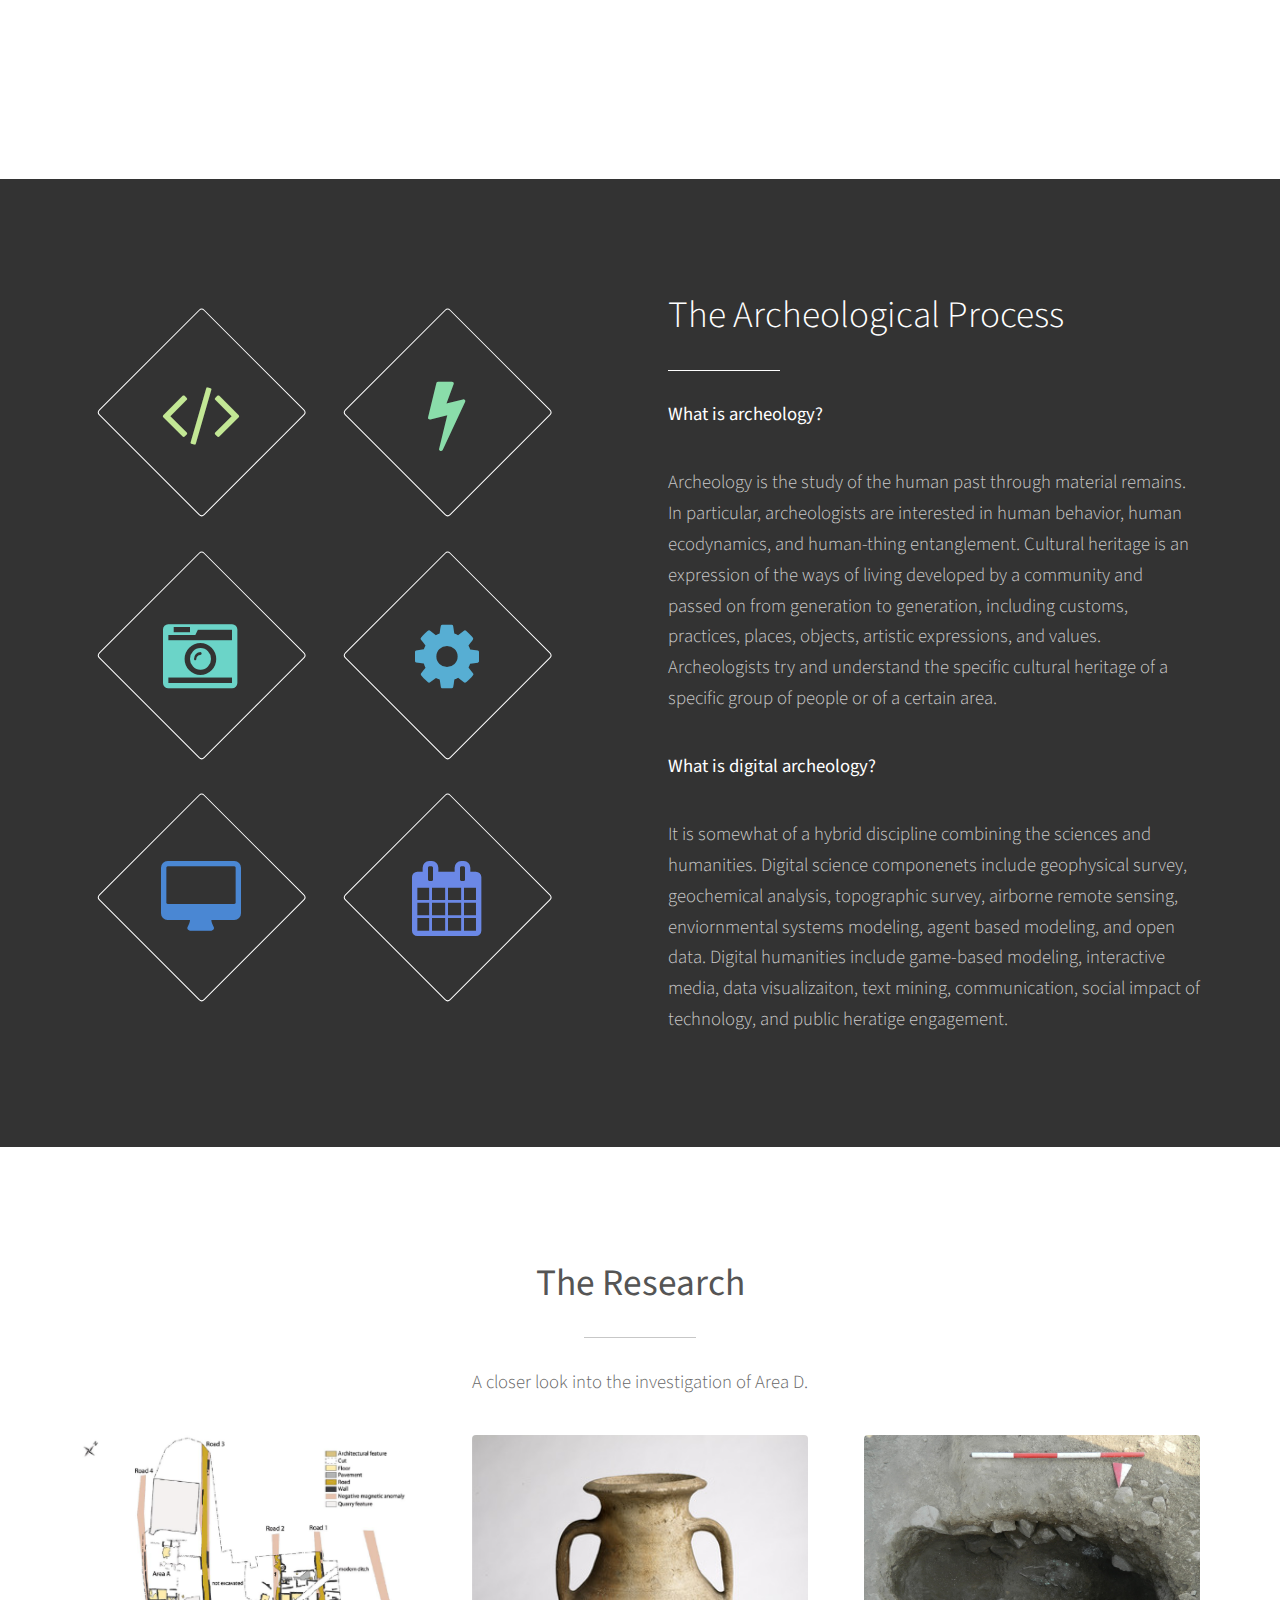
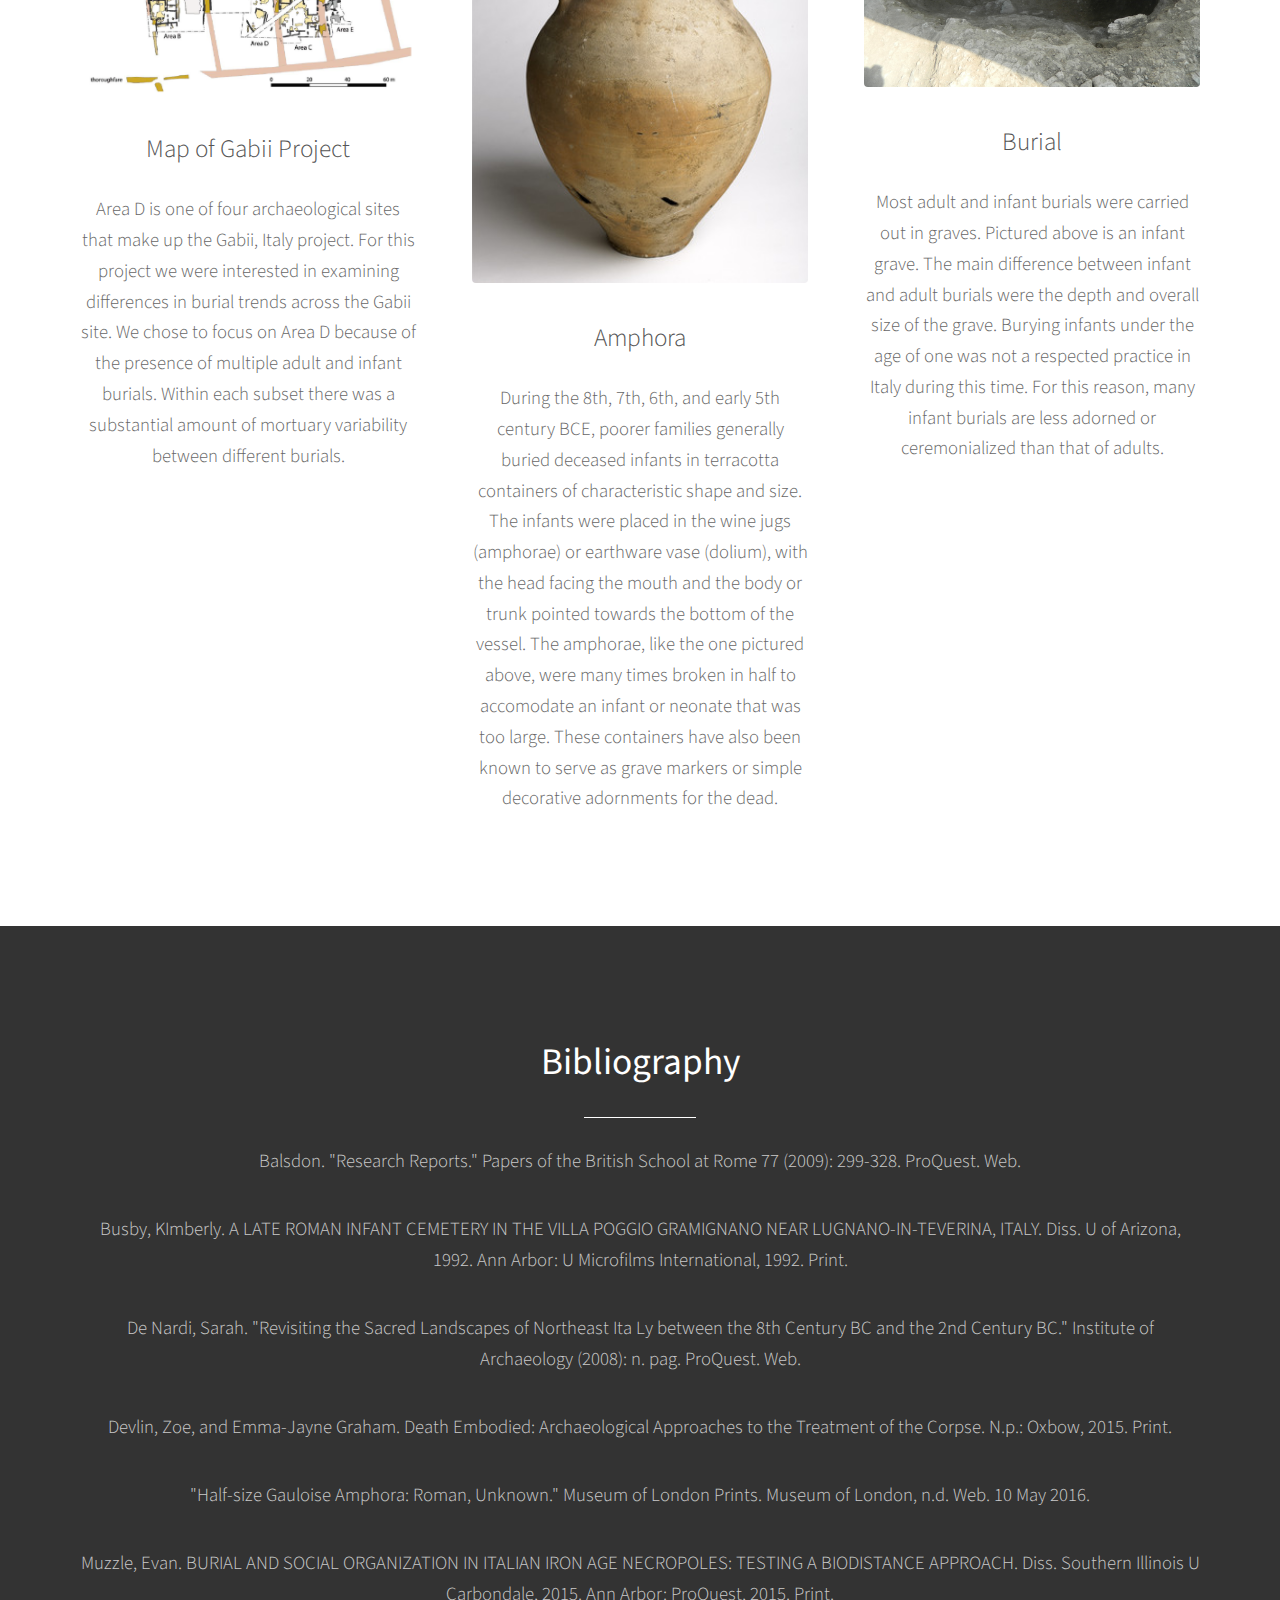
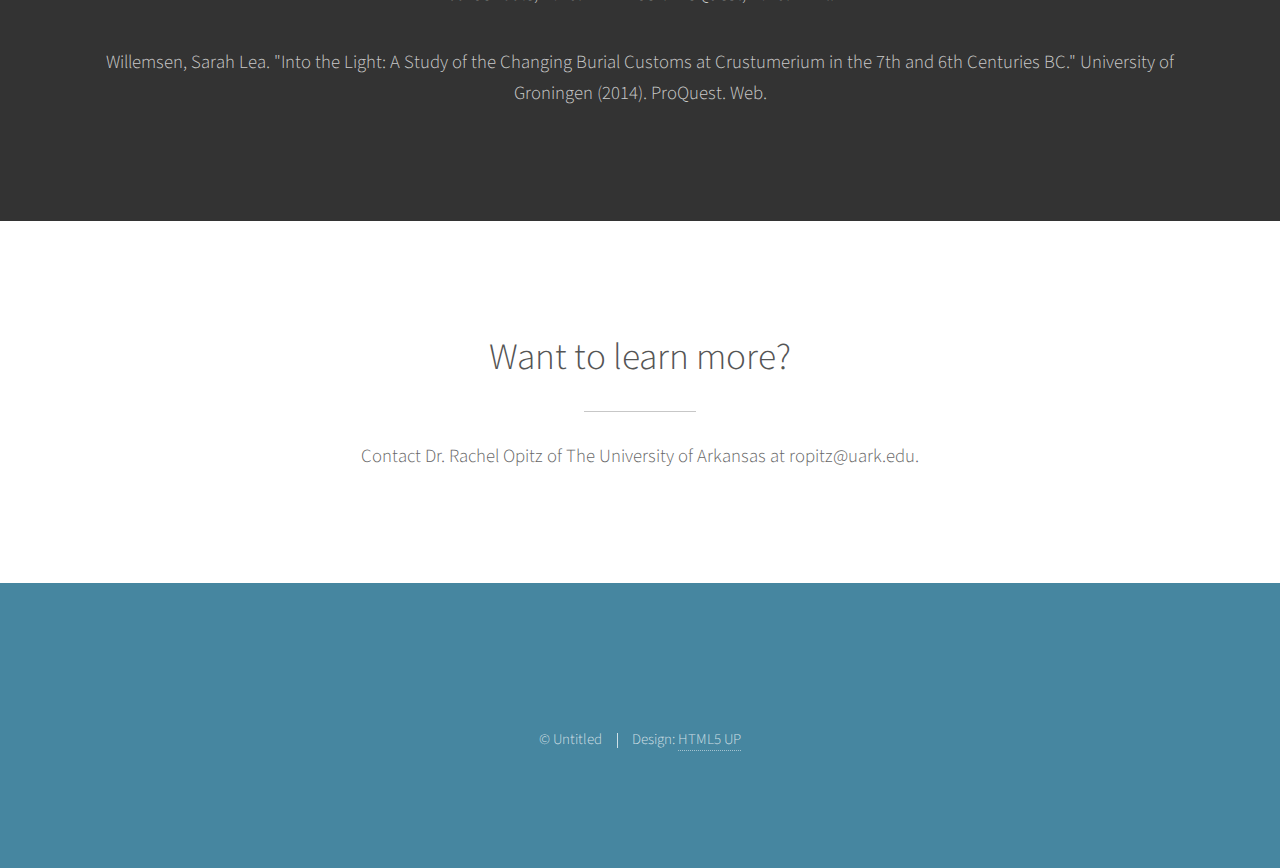
==== commit 1bdc2dd6: "Update index.html" ====
--- a/html5up-photon/index.html
+++ b/html5up-photon/index.html
@@ -43,7 +43,7 @@
 						<div class="4u 12u$(medium)">
 						<div class="scroll"> 
 							<p><b>Project Hypothesis</b></p>
-							<p>Our study focuses on the burial practices of the Gabii people circa 800-400 B.C.E.  We have examined the area usign the Ark data.  We also analyzed most of the 3D models from the area, including infnat and adult burials, skeletons, and ceremonial burial fragments.  We sought to better understand the burial practices of the Gabii people during this time and have made certain steps to do so.  We mainly referenced literature from The British School at Rome.  We also referenced papers from other sources in order to get a more globalized view of burial practices during this time period.  Understanding how a group treats their dead is fundamental in understanding that civilization as a whole.  Our research findings will be discussed in detail throughout the website and final comments can be found in the conclusion.     </p>
+							<p>Our study focuses on the burial practices of the Gabii people circa 800-400 B.C.E.  We have examined the area using the Ark data.  We also analyzed most of the 3D models from the area, including infnat and adult burials, skeletons, and ceremonial burial fragments.  We sought to better understand the burial practices of the Gabii people during this time and have made certain steps to do so.  We mainly referenced literature from The British School at Rome.  We also referenced papers from other sources in order to get a more globalized view of burial practices during this time period.  Understanding how a group treats their dead is fundamental in understanding that civilization as a whole.  Our research findings will be discussed in detail throughout the website and final comments can be found in the conclusion.     </p>
 							<p><b>Infant burial--children under the age of 1.</b></p> 
 							<p>According to the roman written sources, written largely by the male elite in Rome, the formal mourning of children who died before the age of three was forbidden.  In reality epitaphs reveal that very young children were indeed mourned and commemorated by their parents—accounting for 1.3% of funerary inscriptions.  The physical and archeological remains of infant burials are of vital importance in recognizing less visible attitudes toward infancy and the status of the youngest children in Roman society and the family.  The remains allow us to study and recognize the discrepancies between public displays of mourning and private expressions of grief and loss, as recognizable in the burial assemblages of the most vulnerable individuals.</p>
 							<p><b>Late Roman Infant Cemetery inside Italian Villa.</b></p> 
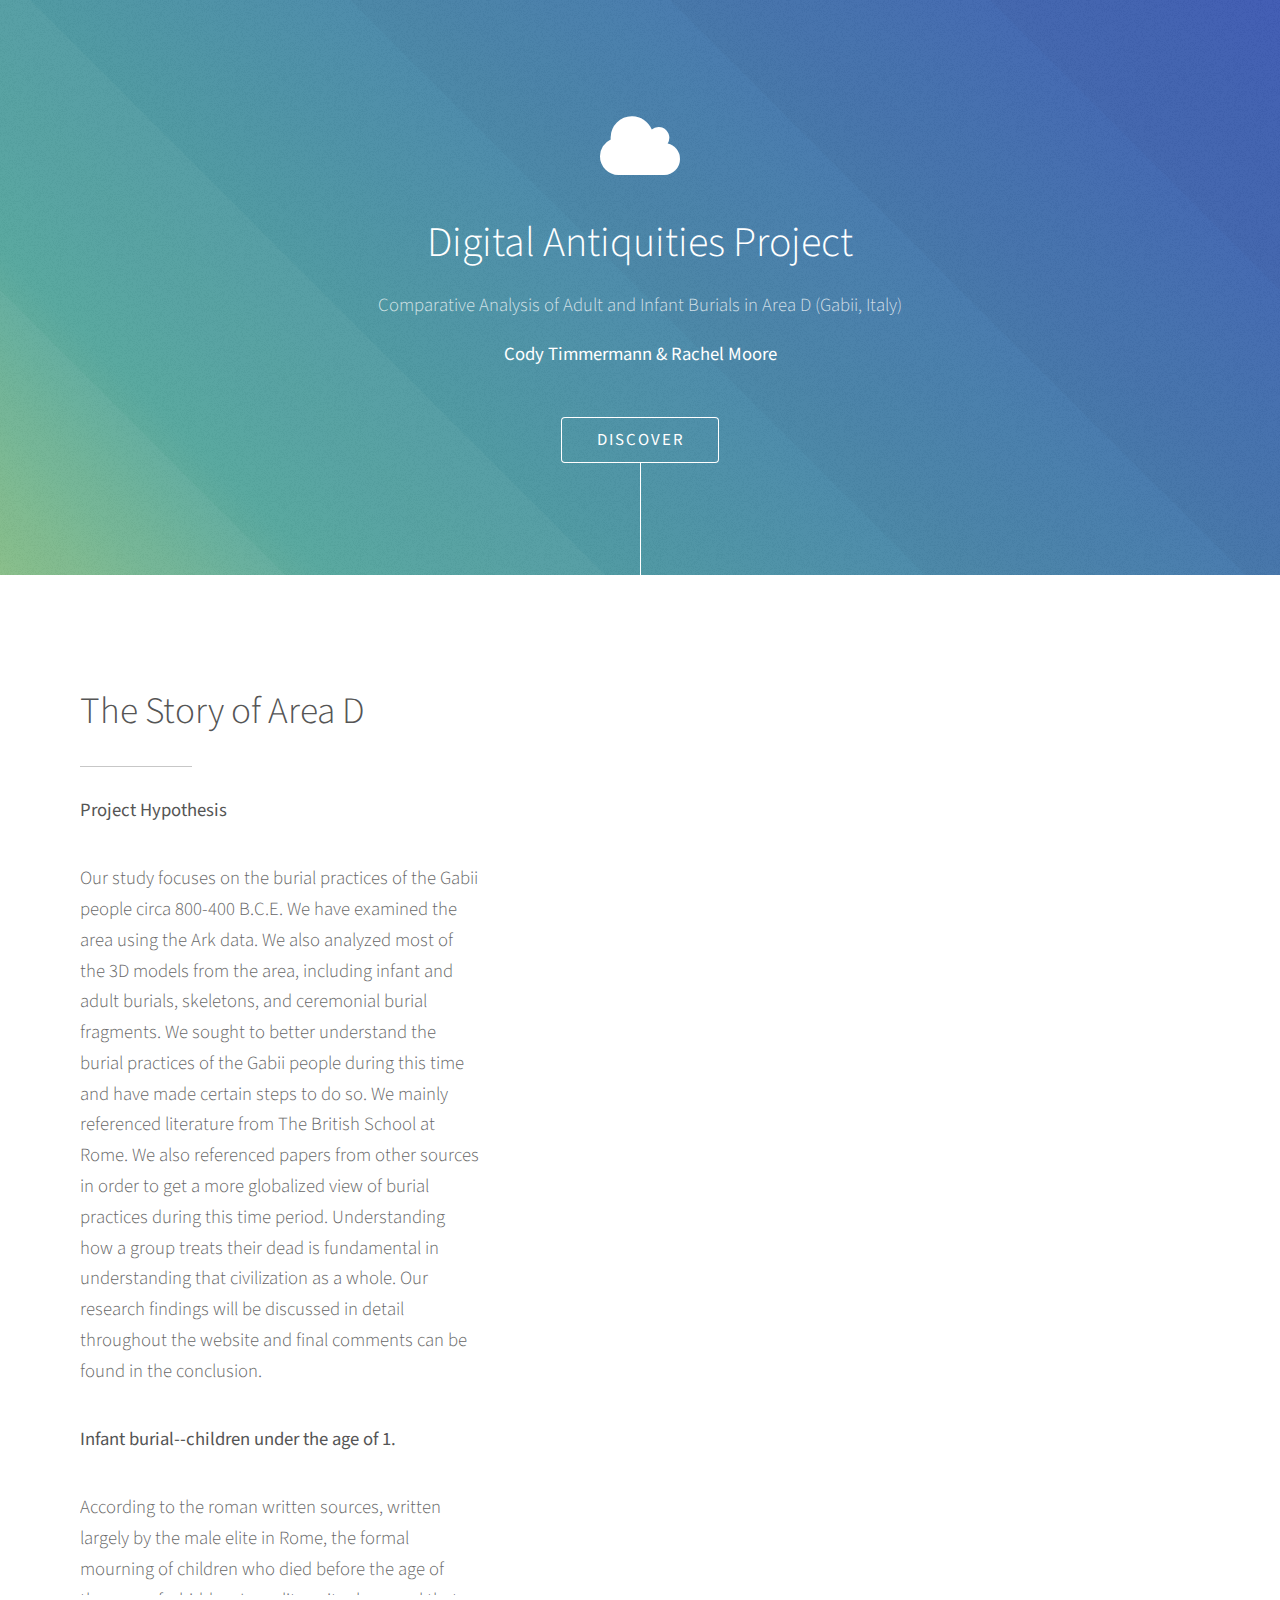
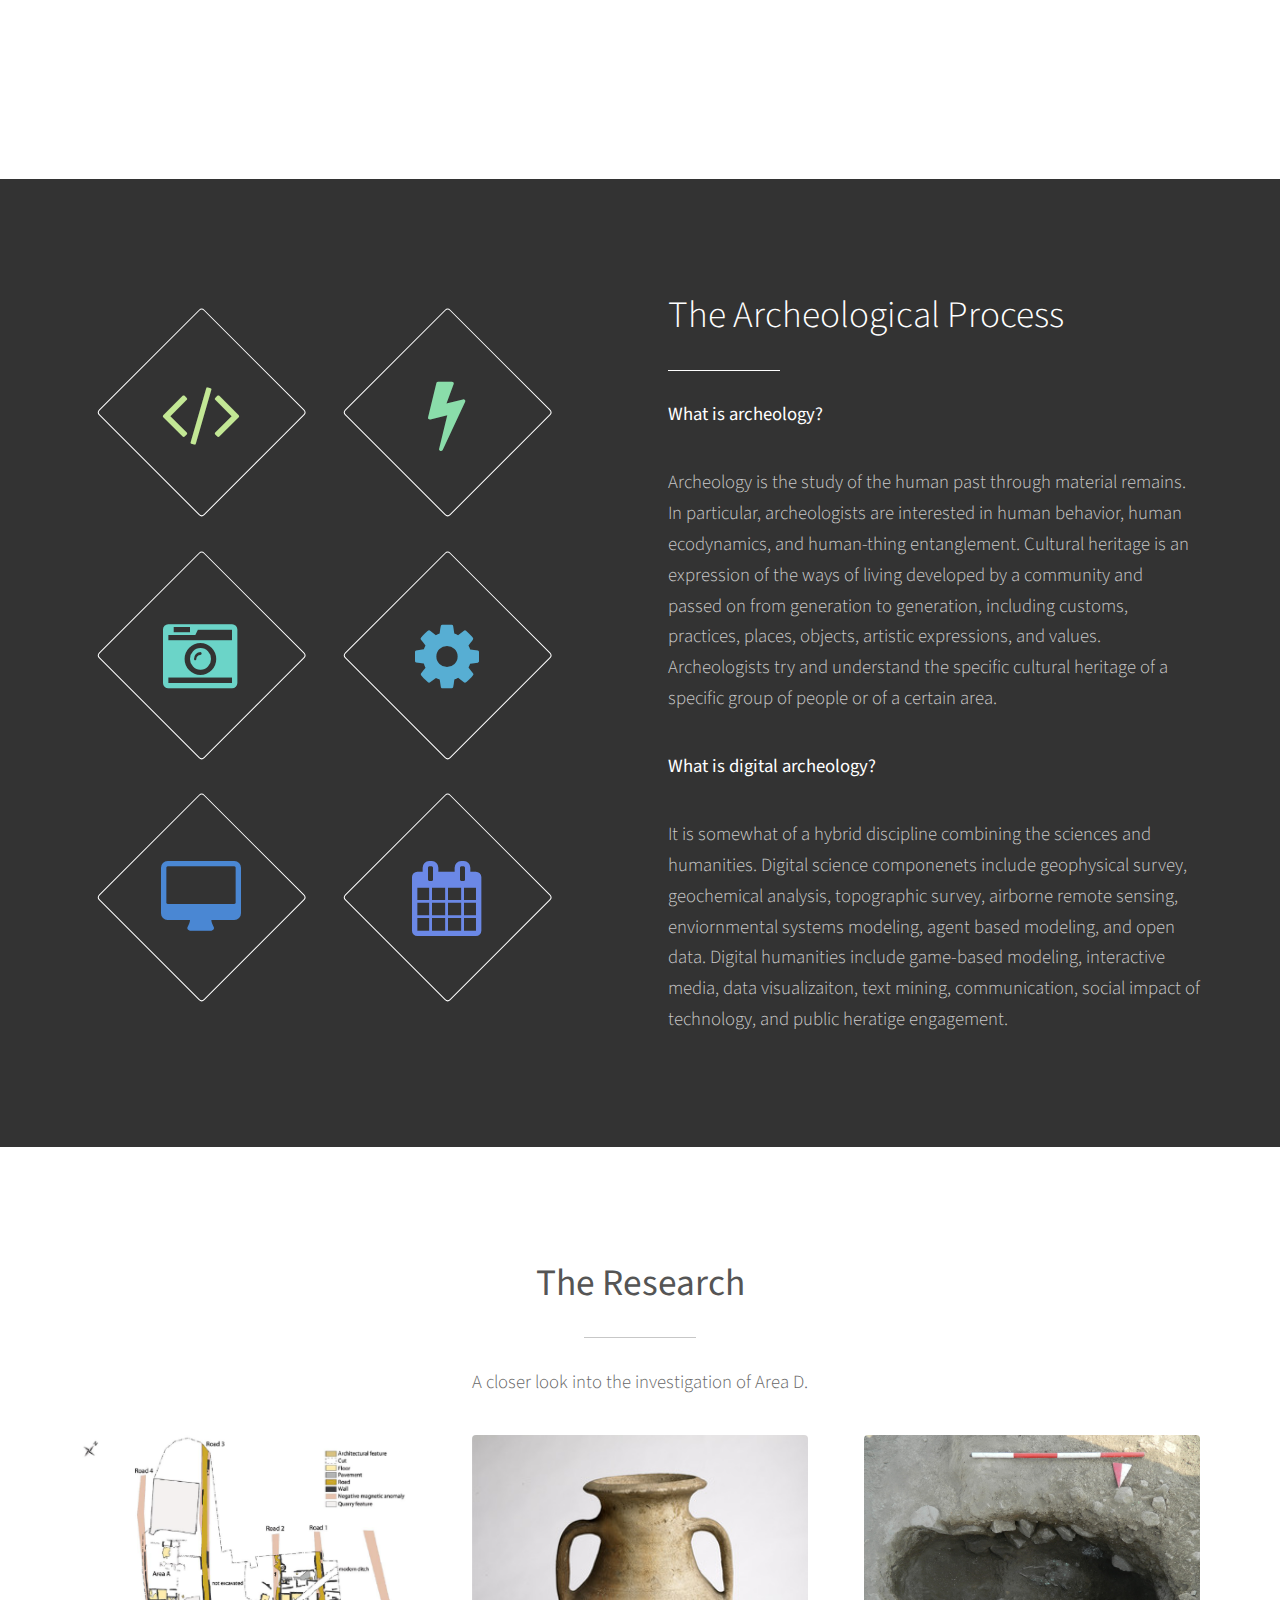
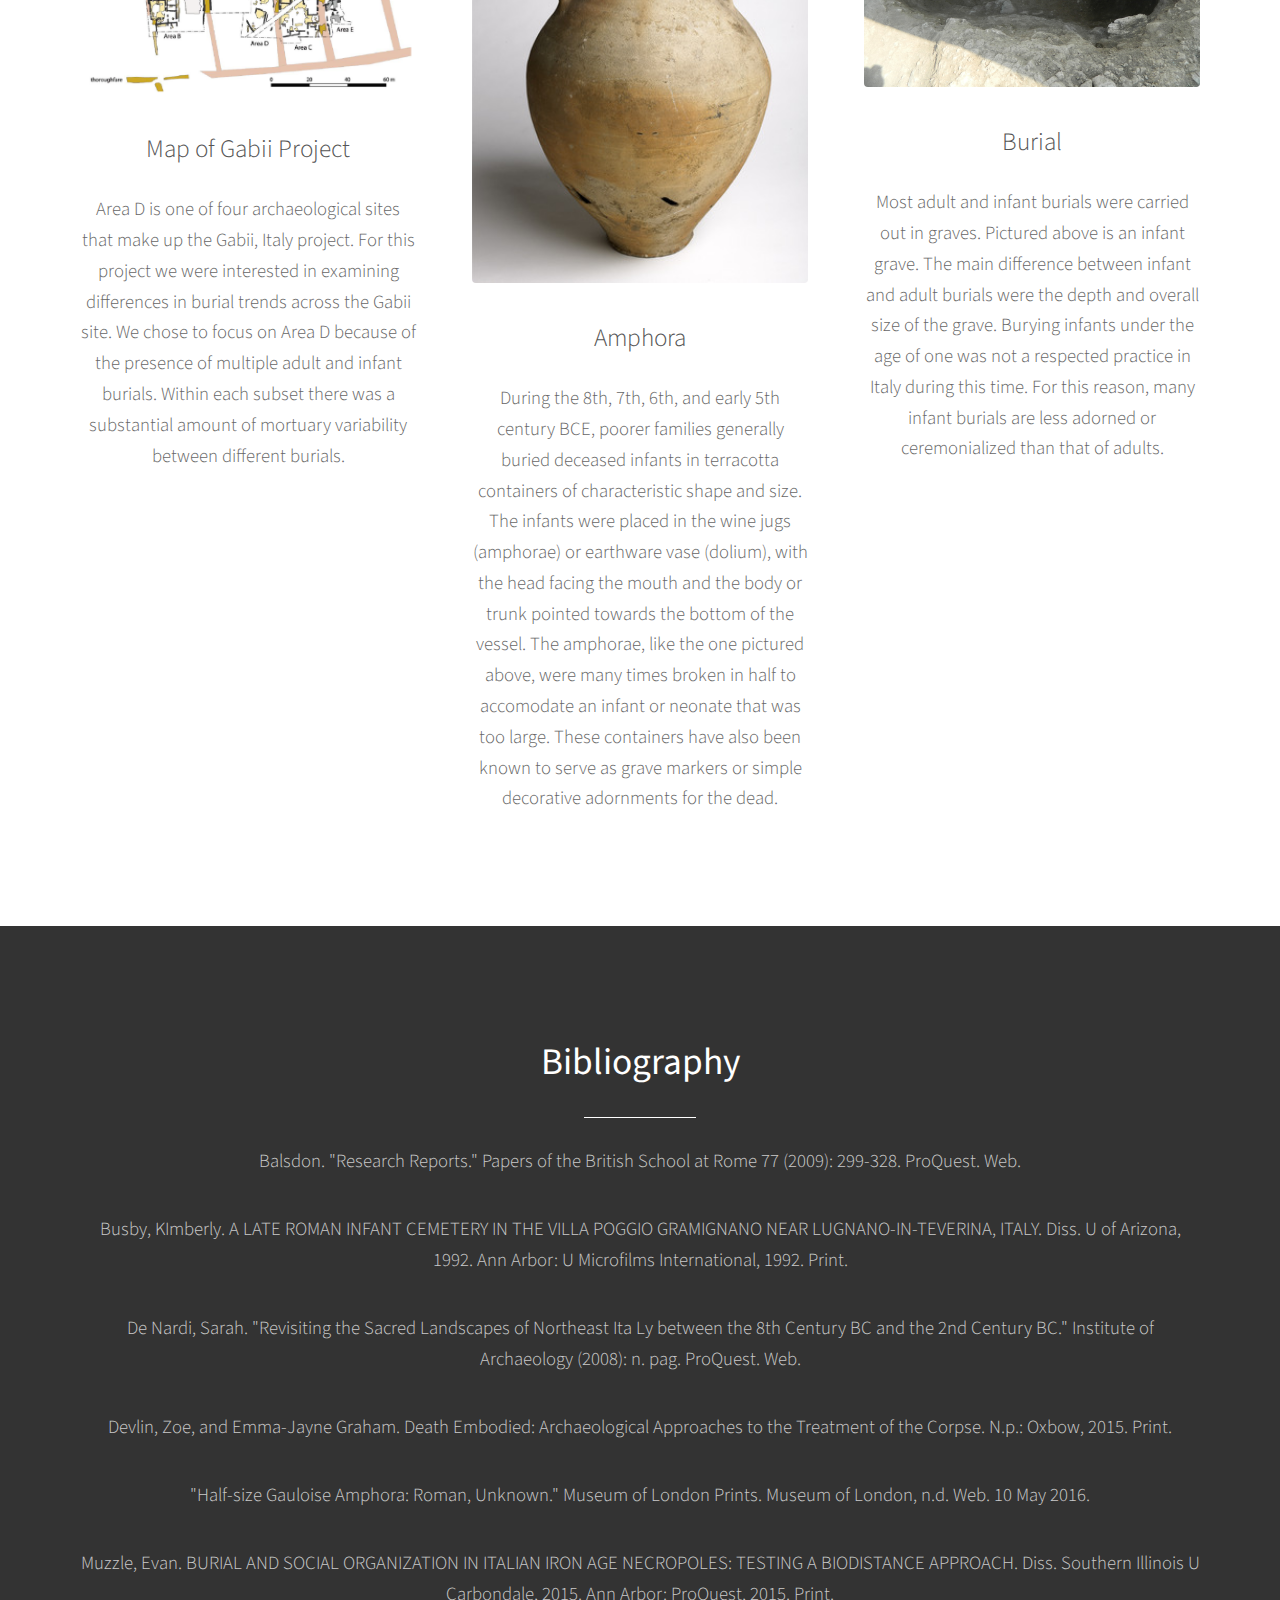
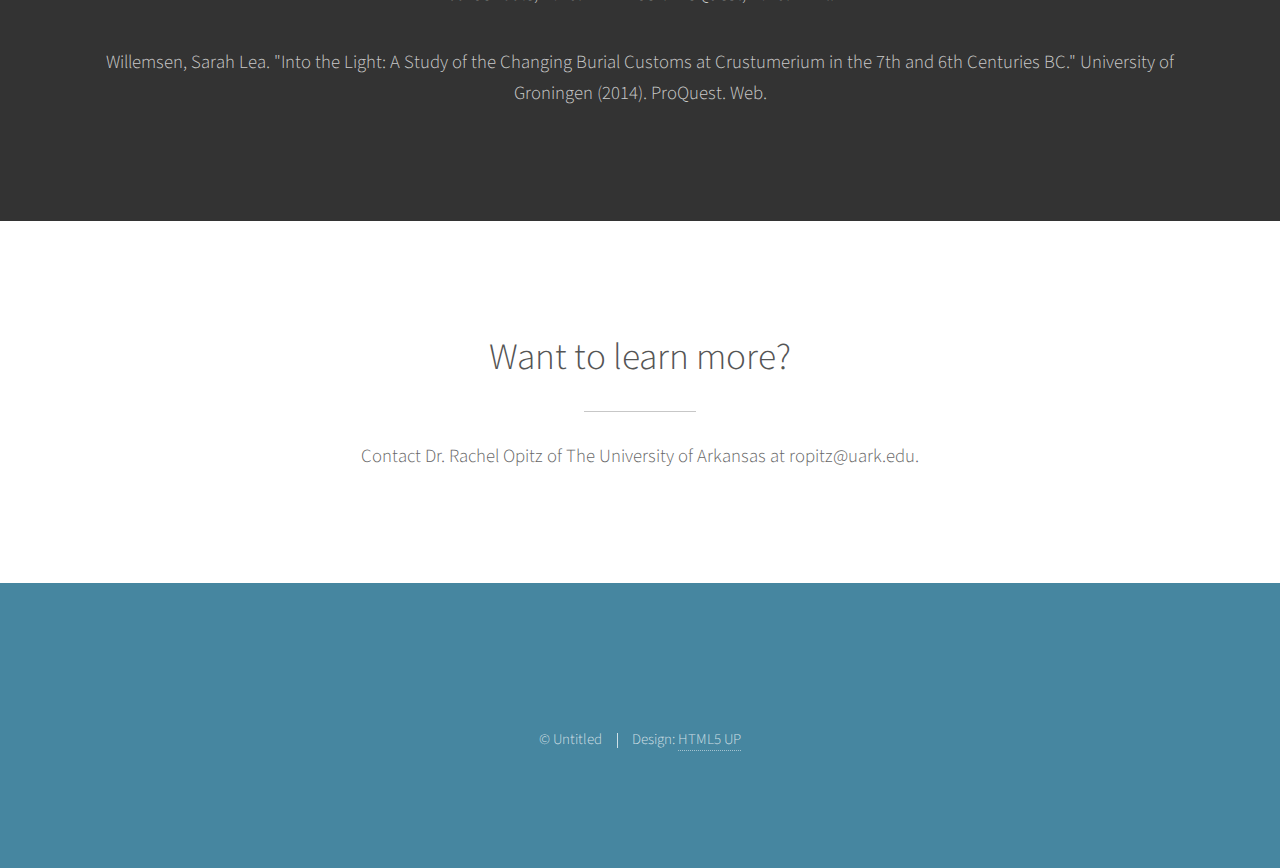
==== commit f71143ac: "Update index.html" ====
--- a/html5up-photon/index.html
+++ b/html5up-photon/index.html
@@ -43,7 +43,7 @@
 						<div class="4u 12u$(medium)">
 						<div class="scroll"> 
 							<p><b>Project Hypothesis</b></p>
-							<p>Our study focuses on the burial practices of the Gabii people circa 800-400 B.C.E.  We have examined the area using the Ark data.  We also analyzed most of the 3D models from the area, including infnat and adult burials, skeletons, and ceremonial burial fragments.  We sought to better understand the burial practices of the Gabii people during this time and have made certain steps to do so.  We mainly referenced literature from The British School at Rome.  We also referenced papers from other sources in order to get a more globalized view of burial practices during this time period.  Understanding how a group treats their dead is fundamental in understanding that civilization as a whole.  Our research findings will be discussed in detail throughout the website and final comments can be found in the conclusion.     </p>
+							<p>Our study focuses on the burial practices of the Gabii people circa 800-400 B.C.E.  We have examined the area using the Ark data.  We also analyzed most of the 3D models from the area, including infant and adult burials, skeletons, and ceremonial burial fragments.  We sought to better understand the burial practices of the Gabii people during this time and have made certain steps to do so.  We mainly referenced literature from The British School at Rome.  We also referenced papers from other sources in order to get a more globalized view of burial practices during this time period.  Understanding how a group treats their dead is fundamental in understanding that civilization as a whole.  Our research findings will be discussed in detail throughout the website and final comments can be found in the conclusion.     </p>
 							<p><b>Infant burial--children under the age of 1.</b></p> 
 							<p>According to the roman written sources, written largely by the male elite in Rome, the formal mourning of children who died before the age of three was forbidden.  In reality epitaphs reveal that very young children were indeed mourned and commemorated by their parents—accounting for 1.3% of funerary inscriptions.  The physical and archeological remains of infant burials are of vital importance in recognizing less visible attitudes toward infancy and the status of the youngest children in Roman society and the family.  The remains allow us to study and recognize the discrepancies between public displays of mourning and private expressions of grief and loss, as recognizable in the burial assemblages of the most vulnerable individuals.</p>
 							<p><b>Late Roman Infant Cemetery inside Italian Villa.</b></p> 
